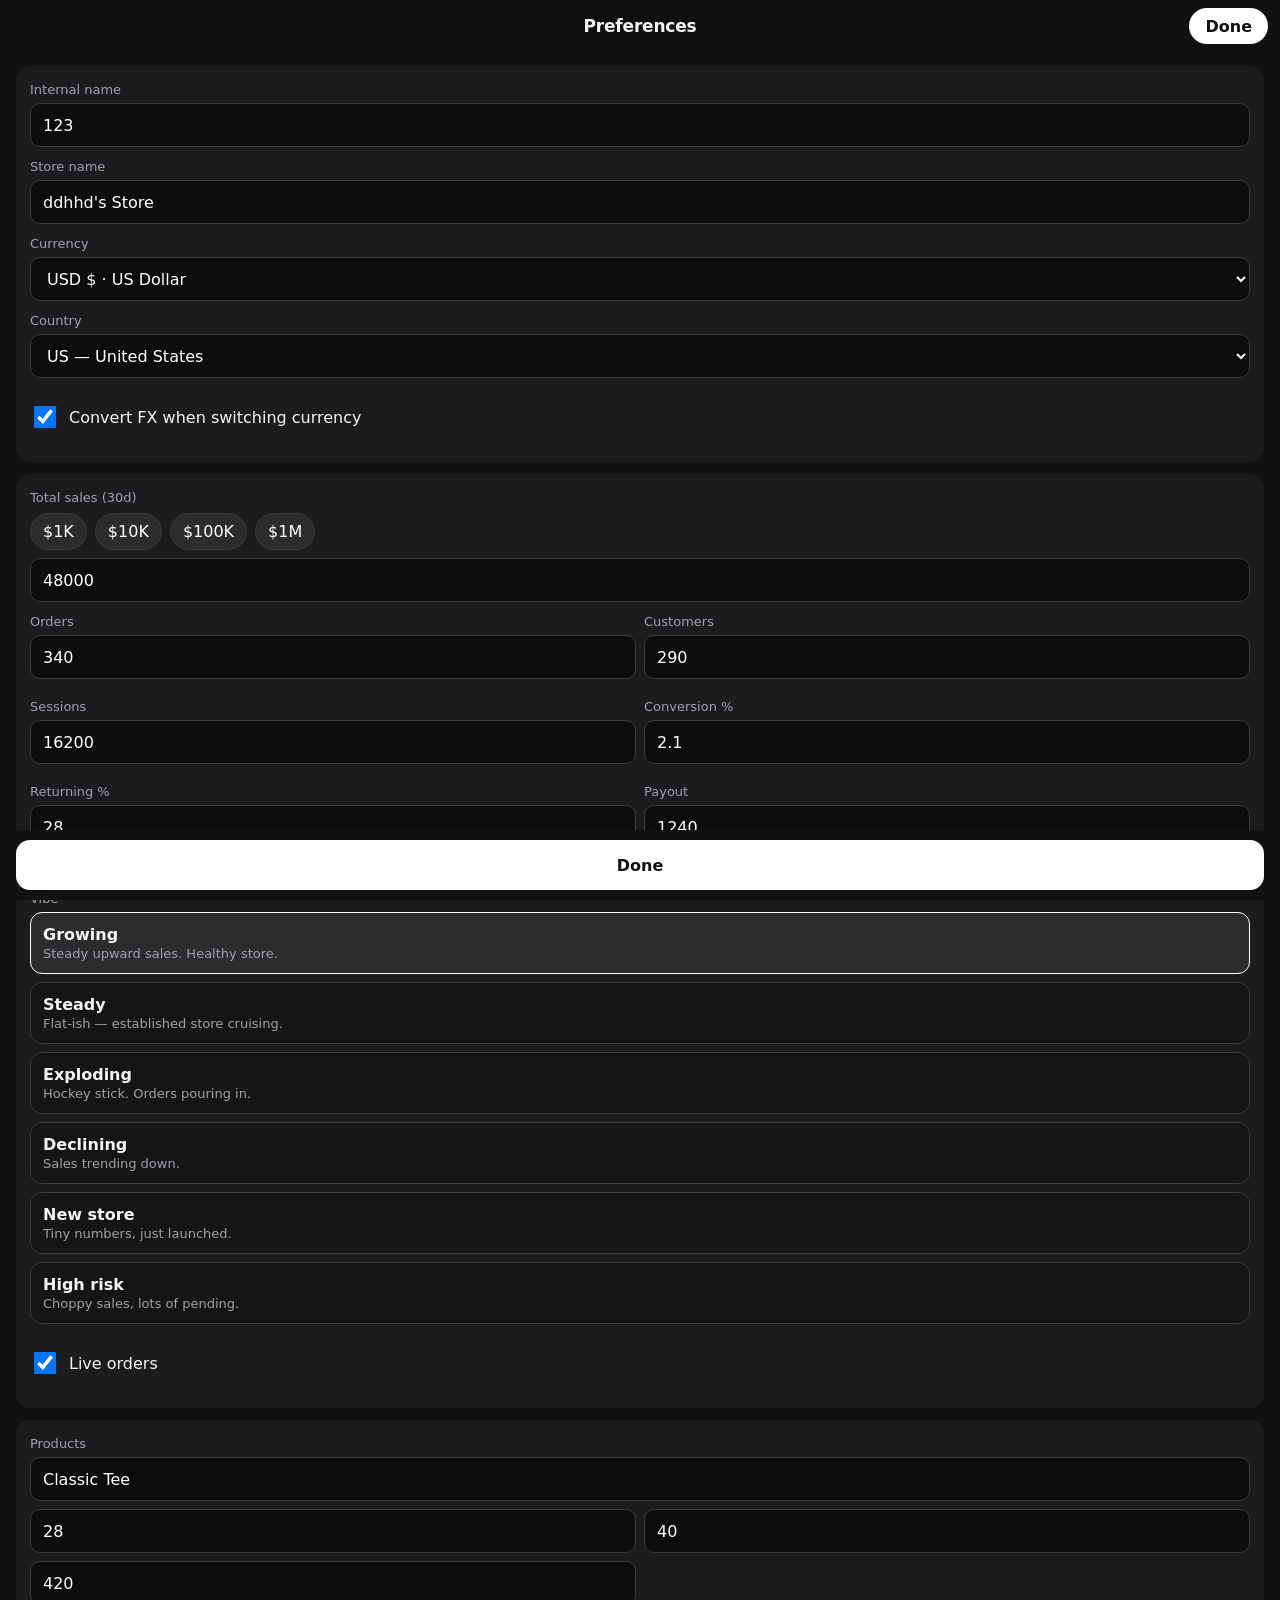
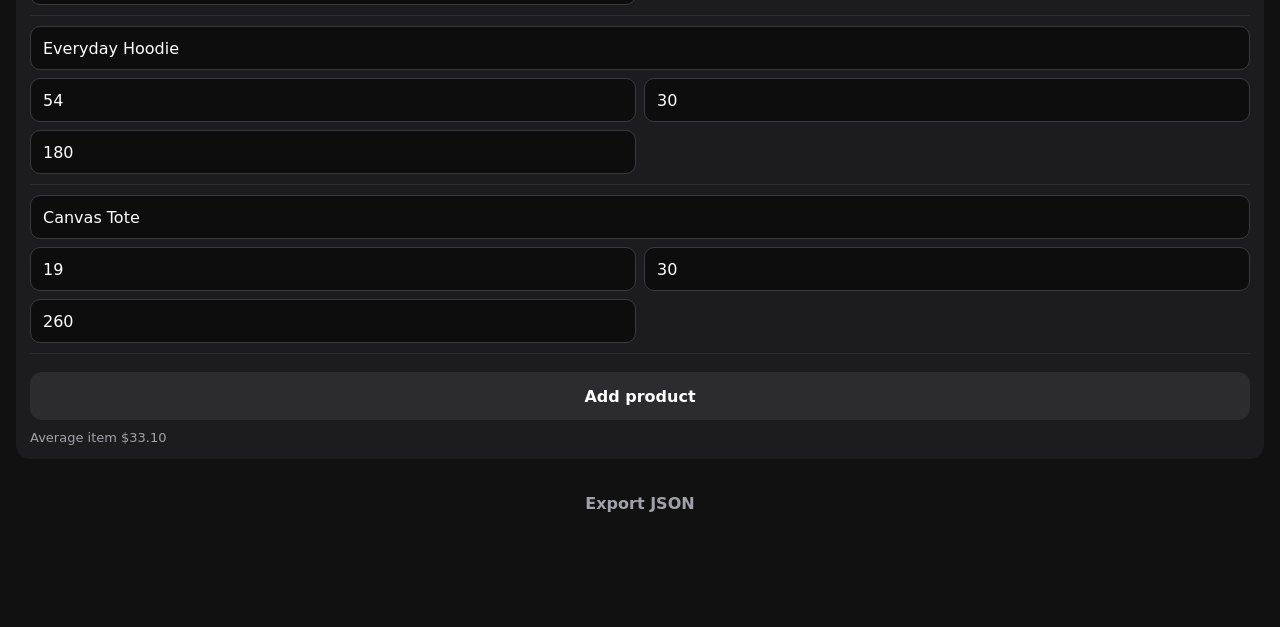
==== ShopifyWeb.bundle/editor.html @ 6116a7ec "Add ShopifyWeb.bundle resources" ====
<!DOCTYPE html>
<html lang="en">
<head>
  <meta charset="utf-8">
  <meta name="viewport" content="width=device-width, initial-scale=1, viewport-fit=cover">
  <title>Preferences</title>
  <link rel="stylesheet" href="./editor.css">
</head>
<body>
  <header class="nav">
    <h1>Preferences</h1>
    <button type="button" class="done js-done" onclick="window.__larpDone && window.__larpDone()">Done</button>
  </header>
  <p id="doneError"></p>
  <section>
    <label>Internal name</label>
    <input id="internalName" maxlength="48" autocomplete="off">
    <label>Store name</label>
    <input id="storeName" maxlength="80" autocomplete="off">
    <label>Currency</label>
    <select id="currency">
      <option value="USD">USD $ · US Dollar</option>
      <option value="EUR">EUR € · Euro</option>
      <option value="GBP">GBP £ · British Pound</option>
      <option value="CAD">CAD $ · Canadian Dollar</option>
      <option value="AUD">AUD $ · Australian Dollar</option>
      <option value="JPY">JPY ¥ · Japanese Yen</option>
    </select>
    <label>Country</label>
    <select id="country">
      <option value="US">US — United States</option>
      <option value="CA">CA — Canada</option>
      <option value="GB">GB — United Kingdom</option>
      <option value="AU">AU — Australia</option>
      <option value="DE">DE — Germany</option>
      <option value="FR">FR — France</option>
    </select>
    <label class="check"><input type="checkbox" id="convertFx"> Convert FX when switching currency</label>
  </section>
  <section>
    <label>Total sales (30d)</label>
    <div class="chips" id="salesChips"></div>
    <input id="totalSales" type="number" inputmode="decimal" min="0" step="0.01">
    <div class="row">
      <div><label>Orders</label><input id="orders" type="number" inputmode="numeric"></div>
      <div><label>Customers</label><input id="customers" type="number" inputmode="numeric"></div>
      <div><label>Sessions</label><input id="sessions" type="number" inputmode="numeric"></div>
      <div><label>Conversion %</label><input id="conversionRate" type="number" inputmode="decimal" step="0.1"></div>
      <div><label>Returning %</label><input id="returningCustomersPct" type="number" inputmode="decimal" step="0.1"></div>
      <div><label>Payout</label><input id="payoutBalance" type="number" inputmode="decimal" step="0.01"></div>
    </div>
  </section>
  <section>
    <label>Vibe</label>
    <div class="vibes" id="vibes"></div>
    <label class="check"><input type="checkbox" id="liveOrders"> Live orders</label>
  </section>
  <section>
    <label>Products</label>
    <div id="products"></div>
    <button type="button" id="addProduct" class="secondary">Add product</button>
    <p id="prodMeta"></p>
  </section>
  <button type="button" id="exportBtn" class="ghost">Export JSON</button>
  <div class="dock">
    <button type="button" class="done js-done dock-done" onclick="window.__larpDone && window.__larpDone()">Done</button>
  </div>
  <script>
    /*__LARP_BASE__*/
window.__LARP_BASE__ = {"st":{"name":"ddhhd's Store","ini":"DS","logo":"","cur":"USD","sym":"$","country":"US","loc":"en-US","dec":2,"tag":"USD $","cname":"United States","handle":"ddhhd-s-store","off":-14400000,"now":1792179096257,"day0":1747540800000,"n":517,"frac":0.6469474189814814,"hist":517,"custTotal":290,"lastN":4639,"payout":124000,"preview":false,"pops":true},"d":{"s":[55108,38176,45770,67413,64204,46324,42726,65484,44067,52669,60928,59055,44444,56043,54756,76212,36571,59662,29370,50969,47918,55823,49027,56294,58383,54914,45151,66273,44826,84052,56825,56562,55712,56365,65143,63837,73125,60153,56173,51922,53566,66040,48698,74232,41868,57012,50613,86886,46552,72153,45406,50641,63580,58183,49399,79515,45459,44167,79461,51954,75728,65448,61729,49473,48996,65956,37625,54683,50083,57143,49194,48461,65929,67847,70919,76771,60945,70991,49598,62846,74608,59858,77364,74724,62105,67108,48806,81488,63067,52839,69041,40409,82920,39185,60931,60555,67627,71062,57017,58243,57158,75960,65523,44133,100453,103773,24689,51004,74830,50337,64557,79978,86483,66555,67898,48776,48869,78791,87359,64094,59343,60198,71214,77678,56853,73124,77930,62417,75762,75619,65952,68872,60466,54034,57293,62420,81929,58923,69386,42944,74345,57229,75277,72668,74580,61533,86657,66533,59495,85134,51168,64279,57921,83873,63366,61592,79893,80495,67981,70005,85587,85529,86093,45992,77818,92358,76129,78473,52782,66096,65951,60214,70600,77751,78337,59766,90079,79018,74916,83331,100180,80057,90869,62621,76251,65271,99022,79171,76371,68597,95392,137224,97243,110192,127590,170826,140484,95703,100089,75888,119761,87362,118797,93642,115707,92072,103855,91509,63995,106749,88425,90788,133713,115783,102601,92605,143047,132038,92879,92725,98546,76224,73064,81583,94217,60244,68076,124472,88092,108451,96809,74323,73419,72771,98939,56036,77579,76635,105311,92497,102124,83323,91107,77536,96569,111156,95213,91024,83771,84068,88294,104638,87456,104899,75071,75661,98436,83357,107143,81292,124159,91519,88237,81527,66183,109229,97745,100598,109578,135544,71316,82445,107890,88474,86204,82895,121569,97653,71878,105313,69883,99561,84706,109298,107061,99386,124217,101426,91948,141494,112526,77913,125049,97240,104978,86846,80360,143238,110984,101063,81324,98129,97210,115785,122843,89303,87436,93194,125740,96081,113303,87573,92218,91495,84013,96440,111387,134919,121950,117760,68204,105520,127142,131564,100265,61701,73104,118197,129567,82633,91379,137975,95364,95765,106784,105813,140798,134105,136283,89964,112926,79501,129284,88848,114056,137784,96034,135162,117058,120259,97991,118449,91520,104187,91233,133835,139221,116336,109224,153222,116192,135441,112440,172633,148083,128583,139643,110856,116104,78925,98372,113234,88242,134273,137903,116573,116483,143192,117839,130864,140917,115295,161453,151326,141462,112422,123646,108910,116525,118951,190543,125170,106102,145727,119527,103843,133565,76798,146846,136835,99451,127906,108175,142326,142247,114613,142898,93778,90984,167441,132655,113260,130265,115917,165830,172328,155833,112664,106151,104811,152449,142729,141853,175767,124644,98086,161783,188694,169229,132834,97287,147071,153403,143280,174086,116802,124644,125455,171759,166650,154516,199864,147152,136946,141406,109292,146747,142459,159391,122422,140357,105366,111643,106287,156740,157829,135690,159379,111859,129633,148779,166855,155297,152045,187488,151247,121956,133421,218518,149215,144617,118248,157104,147132,131726,156558,173079,128550,141833,107010,129450,94849,196405,218676,155396,171120,123407,170120,182821,223887,168648,151253,144025,190911,184280,155417,160821,224816,95925,161958,162990,143420,163686,159190,210000,105195,162622,196065,116348,100306,147075,153281,172214,152564,139521,174783,125858],"g":[51609,35752,42864,63133,60127,43383,40013,61326,41269,49325,57059,55305,41622,52485,51279,71373,34249,55874,27505,47733,44876,52279,45914,52720,54676,51427,42284,62065,41980,78715,53217,52971,52175,52786,61007,59784,68482,56334,52606,48625,50165,61847,45606,69519,39210,53392,47399,81369,43596,67572,42523,47426,59543,54489,46262,74466,42573,41363,74416,48655,70920,61292,57810,46332,45885,61768,35236,51211,46903,53515,46071,45384,61743,63539,66416,71897,57075,66484,46449,58856,69871,56057,72452,69980,58162,62847,45707,76314,59063,49484,64657,37843,77655,36697,57062,56710,63333,66550,53397,54545,53529,71137,61363,41331,94075,97184,23121,47766,70079,47141,60458,74900,80992,62329,63587,45679,45766,73788,81812,60024,55575,56376,66692,72746,53243,68481,72982,58454,70952,70818,61764,64499,56627,50603,53655,58457,76727,55182,64980,40217,69625,53595,70497,68054,69845,57626,81155,62309,55717,79729,47919,60198,54243,78548,59343,57681,74820,75384,63665,65560,80153,80098,80627,43072,72877,86494,71295,73490,49431,61899,61764,56391,66117,72814,73363,55971,84360,74001,70159,78040,93819,74974,85099,58645,71410,61127,92735,74144,71522,64242,89335,128511,91069,103196,119489,159980,131564,89626,93734,71070,112157,81815,111254,87696,108360,86226,97261,85699,59932,99971,82811,85024,125223,108432,96087,86725,133964,123654,86982,86838,92289,71384,68425,76403,88235,56419,63754,116569,82499,101565,90662,69604,68757,68151,92657,52478,72653,71769,98624,86624,95640,78033,85322,72613,90438,104098,89168,85245,78452,78730,82688,97994,81903,98239,70304,70857,92186,78064,100340,76130,116276,85708,82635,76351,61981,102294,91539,94211,102621,126938,66788,77210,101040,82856,80731,77632,113850,91453,67314,98626,65446,93240,79328,102358,100263,93076,116330,94986,86110,132510,105381,72966,117109,91066,98313,81332,75258,134143,103937,94646,76160,91898,91038,108433,115043,83633,81884,87277,117756,89980,106109,82013,86363,85686,78679,90317,104315,126353,114207,110283,63873,98820,119069,123211,93899,57783,68462,110692,121340,77386,85577,129214,89309,89685,100004,99095,131858,125590,127630,84252,105756,74453,121075,83207,106814,129036,89936,126580,109626,112623,91769,110928,85709,97572,85440,125337,130381,108949,102289,143493,108815,126841,105301,161672,138681,120419,130777,103817,108732,73914,92126,106044,82639,125748,129147,109171,109087,134100,110357,122555,131970,107975,151202,141718,132480,105284,115795,101995,109126,111398,178445,117223,99365,136474,111938,97250,125085,71922,137522,128147,93137,119785,101307,133289,133215,107336,133825,87824,85207,156810,124232,106069,121994,108557,155301,161386,145939,105511,99411,98156,142769,133667,132846,164607,116730,91858,151511,176713,158484,124400,91110,137733,143663,134183,163033,109386,116730,117489,160853,156069,144705,187174,137809,128251,132428,102353,137430,133414,149271,114649,131445,98676,104554,99538,146788,147808,127075,149259,104757,121402,139333,156261,145437,142391,175584,141644,114213,124950,204644,139741,135435,110740,147129,137790,123362,146618,162090,120388,132828,100216,121231,88827,183935,204792,145529,160255,115571,159319,171213,209000,161300,143100,134300,177000,170500,143100,153100,211200,89200,149300,154500,133200,160900,148600,199200,95600,153300,181700,109900,93900,137500,147400,159600,141800,127100,163200,116200],"dc":[789,547,655,965,919,663,612,938,631,754,872,846,636,802,784,1091,524,854,420,730,686,799,702,806,836,786,646,949,642,1203,814,810,798,807,933,914,1047,861,804,743,767,946,697,1063,599,816,725,1244,666,1033,650,725,910,833,707,1138,651,632,1138,744,1084,937,884,708,701,944,539,783,717,818,704,694,944,971,1015,1099,873,1016,710,900,1068,857,1108,1070,889,961,699,1167,903,757,988,579,1187,561,872,867,968,1017,816,834,818,1088,938,632,1438,1486,353,730,1071,721,924,1145,1238,953,972,698,700,1128,1251,918,850,862,1020,1112,814,1047,1116,894,1085,1083,944,986,866,774,820,894,1173,844,993,615,1064,819,1078,1040,1068,881,1241,953,852,1219,733,920,829,1201,907,882,1144,1152,973,1002,1225,1225,1233,658,1114,1322,1090,1124,756,946,944,862,1011,1113,1122,856,1290,1131,1073,1193,1434,1146,1301,897,1092,935,1418,1134,1093,982,1366,1965,1392,1578,1827,2446,2011,1370,1433,1087,1715,1251,1701,1341,1657,1318,1487,1310,916,1528,1266,1300,1914,1658,1469,1326,2048,1890,1330,1328,1411,1091,1046,1168,1349,863,975,1782,1261,1553,1386,1064,1051,1042,1417,802,1111,1097,1508,1324,1462,1193,1304,1110,1383,1591,1363,1303,1199,1204,1264,1498,1252,1502,1075,1083,1409,1193,1534,1164,1778,1310,1263,1167,948,1564,1399,1440,1569,1941,1021,1180,1545,1267,1234,1187,1741,1398,1029,1508,1001,1425,1213,1565,1533,1423,1778,1452,1316,2026,1611,1116,1790,1392,1503,1243,1151,2051,1589,1447,1164,1405,1392,1658,1759,1279,1252,1334,1800,1376,1622,1254,1320,1310,1203,1381,1595,1932,1746,1686,976,1511,1820,1884,1436,883,1047,1692,1855,1183,1308,1975,1365,1371,1529,1515,2016,1920,1951,1288,1617,1138,1851,1272,1633,1973,1375,1935,1676,1722,1403,1696,1310,1492,1306,1916,1993,1666,1564,2194,1664,1939,1610,2472,2120,1841,1999,1587,1662,1130,1408,1621,1263,1922,1974,1669,1668,2050,1687,1874,2018,1651,2312,2167,2025,1610,1770,1559,1668,1703,2728,1792,1519,2086,1711,1487,1912,1100,2102,1959,1424,1831,1549,2038,2037,1641,2046,1343,1303,2397,1899,1622,1865,1660,2374,2467,2231,1613,1520,1501,2183,2044,2031,2517,1785,1404,2316,2702,2423,1902,1393,2106,2196,2051,2492,1672,1785,1796,2459,2386,2212,2862,2107,1961,2025,1565,2101,2040,2282,1753,2010,1509,1598,1522,2244,2260,1943,2282,1602,1856,2130,2389,2223,2177,2684,2165,1746,1910,3129,2136,2071,1693,2249,2107,1886,2241,2478,1840,2031,1532,1853,1358,2812,3131,2225,2450,1767,2436,2617,2490,7375,2580,1290,1515,0,820,7030,2490,755,0,5450,1515,8700,1290,2020,0,2580,1670,1800,2640,1290,3065,0,2040,0,1550,1715],"rt":[729,565,613,1348,1269,918,824,1205,649,1027,923,1161,720,525,663,850,732,641,300,836,849,746,636,551,1192,675,915,931,717,1711,724,658,1124,852,948,698,1332,671,1019,888,689,1288,986,1233,543,748,720,1115,786,1283,487,1035,621,551,646,996,440,670,1350,862,1113,1238,607,819,693,954,532,890,497,682,492,547,1301,1008,915,967,829,917,741,1144,1188,895,1360,1401,958,684,943,1551,1275,534,1237,722,959,774,933,945,670,1378,1133,994,718,926,923,814,1459,1995,387,510,1127,862,1240,1134,1539,1047,1376,814,947,1418,1472,1277,709,584,889,848,875,1297,974,605,1529,813,657,1216,1153,769,863,790,1390,1015,1210,430,968,827,1422,1149,841,1077,1197,817,740,931,1004,929,922,1211,1194,860,1638,1076,1322,698,1760,814,1331,549,1356,907,1260,1528,723,1157,941,601,976,1594,1154,1011,1038,1445,1168,1130,1567,1394,1117,707,1484,878,1437,1231,1548,1080,1413,1952,1972,2264,1717,2571,1507,1087,1002,1215,2142,1202,1934,1117,1615,1651,1627,1481,882,2132,1260,963,2575,2111,1671,1822,2255,1814,1347,1524,1657,762,1209,1090,1871,1008,819,1268,989,1818,1355,1395,1345,1008,1734,838,752,1352,1025,1327,1391,1245,1092,1512,1863,1310,1573,1868,916,1092,851,1107,1332,1005,1208,1415,1630,1337,1928,1015,1179,1661,1643,960,854,2169,1804,1351,1420,2776,739,1619,1146,908,972,1433,2276,1590,1031,1120,1130,1794,1247,1605,1187,1167,2480,1556,898,1957,1864,1447,1947,1224,1758,1302,988,2807,1401,1006,1290,941,1984,1822,2044,1606,952,1916,1884,930,2129,1222,869,1425,875,1926,2093,2187,1633,2359,927,1854,2179,2350,1375,683,970,1906,2003,1681,1328,2445,1127,1625,1974,994,2723,1458,2206,1528,1371,1302,1806,1694,2325,1942,1729,1399,2345,2282,1793,1803,1581,994,1135,1410,1586,1507,1139,1584,1327,2393,1890,3363,2200,1316,2025,1640,1898,1133,1215,2256,1389,1932,2188,1252,1209,1739,2086,1236,2111,1823,1589,1987,2247,1128,2459,2108,1351,1497,3792,1917,1267,2124,1308,1473,1253,1458,2341,1354,1102,1726,1981,1388,1960,1097,2439,1774,939,3199,2447,1079,2495,2183,2886,2741,2549,2067,1944,1744,2958,2143,2534,3508,2035,1172,2152,2052,3242,2709,1280,1741,1917,2901,2674,1293,1513,1179,1820,2103,2362,3677,2093,2777,1665,1359,2892,1474,1848,1831,1408,1551,1270,1966,1908,1620,1708,1578,2046,1531,2441,2396,2559,2401,2287,1924,1224,1252,4281,2464,1770,1131,2324,2589,2436,2438,2110,1648,1719,2192,2496,1616,3525,4242,1907,1835,1384,2477,3757,2557,3088,1628,2425,2540,2273,2777,1860,4088,1597,2377,2942,1697,1861,1537,2489,2014,2106,3267,1304,1938,1697,1543,2290,2514,2281,2164,2336],"sh":[365,253,303,447,425,307,283,434,292,349,404,391,294,371,363,505,242,395,195,338,317,370,325,373,387,364,299,439,297,557,376,375,369,373,432,423,484,399,372,344,355,438,323,492,277,378,335,576,308,478,301,336,421,385,327,527,301,293,526,344,502,434,409,328,325,437,249,362,332,379,326,321,437,450,470,509,404,470,329,416,494,397,513,495,411,445,323,540,418,350,457,268,549,260,404,401,448,471,378,386,379,503,434,292,666,688,164,338,496,333,428,530,573,441,450,323,324,522,579,425,393,399,472,515,377,484,516,414,502,501,437,456,401,358,380,414,543,390,460,285,493,379,499,481,494,408,574,441,394,564,339,426,384,556,420,408,529,533,450,464,567,567,570,305,516,612,504,520,350,438,437,399,468,515,519,396,597,524,496,552,664,530,602,415,505,432,656,525,506,454,632,909,644,730,845,1132,931,634,663,503,793,579,787,620,767,610,688,606,424,707,586,601,886,767,680,614,948,875,615,614,653,505,484,541,624,399,451,825,584,719,641,492,486,482,655,371,514,508,698,613,677,552,604,514,640,736,631,603,555,557,585,693,579,695,497,501,652,552,710,539,823,606,585,540,438,724,648,666,726,898,472,546,715,586,571,549,805,647,476,698,463,660,561,724,709,658,823,672,609,937,746,516,828,644,696,575,532,949,735,670,539,650,644,767,814,592,579,617,833,637,751,580,611,606,557,639,738,894,808,780,452,699,842,872,664,409,484,783,858,547,605,914,632,634,707,701,933,888,903,596,748,527,857,589,756,913,636,895,776,797,649,785,606,690,604,887,922,771,724,1015,770,897,745,1144,981,852,925,734,769,523,652,750,585,890,914,772,772,949,781,867,934,764,1070,1003,937,745,819,722,772,788,1262,829,703,965,792,688,885,509,973,907,659,847,717,943,942,759,947,621,603,1109,879,750,863,768,1099,1142,1032,746,703,694,1010,946,940,1165,826,650,1072,1250,1121,880,645,974,1016,949,1153,774,826,831,1138,1104,1024,1324,975,907,937,724,972,944,1056,811,930,698,740,704,1038,1046,899,1056,741,859,986,1105,1029,1007,1242,1002,808,884,1448,989,958,783,1041,975,873,1037,1147,852,940,709,858,628,1301,1449,1030,1134,818,1127,1211,799,2897,1499,1198,799,599,2098,3496,0,599,799,1398,1198,599,0,0,1797,0,1598,0,1598,1598,0,0,1499,1398,599,1398],"tx":[3923,2718,3258,4799,4570,3298,3041,4661,3137,3749,4337,4204,3164,3989,3898,5425,2603,4247,2091,3628,3411,3974,3490,4007,4156,3909,3214,4718,3191,5983,4045,4026,3966,4012,4637,4544,5205,4282,3999,3696,3813,4701,3467,5284,2980,4058,3603,6185,3314,5136,3232,3605,4526,4142,3516,5660,3236,3144,5656,3698,5391,4659,4394,3522,3488,4695,2678,3893,3565,4068,3502,3450,4693,4830,5048,5465,4338,5054,3531,4474,5311,4261,5507,5319,4421,4777,3474,5801,4489,3761,4915,2877,5903,2789,4337,4311,4814,5059,4059,4146,4069,5407,4664,3142,7151,7387,1757,3631,5327,3583,4596,5693,6156,4738,4833,3472,3479,5609,6219,4563,4224,4285,5069,5530,4047,5205,5547,4443,5393,5383,4695,4903,4304,3846,4078,4443,5832,4194,4939,3057,5292,4074,5359,5173,5309,4380,6169,4736,4235,6060,3642,4576,4123,5971,4511,4384,5687,5730,4839,4983,6093,6088,6129,3274,5540,6575,5419,5586,3757,4705,4695,4286,5026,5535,5576,4254,6412,5625,5333,5932,7131,5699,6469,4458,5428,4646,7049,5636,5437,4883,6791,9768,6922,7844,9083,12160,10000,6813,7125,5402,8525,6219,8457,6666,8237,6554,7393,6514,4556,7599,6295,6463,9518,8242,7304,6592,10183,9399,6612,6601,7015,5426,5201,5808,6707,4289,4846,8861,6271,7720,6891,5291,5226,5180,7043,3989,5522,5455,7497,6584,7270,5931,6485,5519,6874,7913,6778,6480,5963,5984,6285,7449,6226,7467,5344,5386,7007,5934,7627,5787,8838,6515,6281,5804,4711,7776,6958,7161,7800,9649,5077,5869,7680,6298,6137,5901,8654,6951,5117,7497,4975,7087,6030,7780,7621,7075,8842,7220,6545,10072,8010,5546,8902,6922,7473,6182,5720,10196,7900,7194,5789,6985,6920,8242,8745,6357,6224,6634,8951,6840,8066,6234,6565,6513,5981,6865,7929,9604,8681,8383,4855,7511,9051,9365,7137,4392,5204,8414,9223,5882,6505,9822,6789,6817,7601,7532,10023,9546,9701,6404,8039,5659,9203,6325,8119,9808,6836,9622,8333,8561,6976,8432,6515,7417,6494,9527,9910,8281,7775,10907,8271,9641,8004,12289,10541,9153,9941,7891,8265,5618,7003,8061,6282,9558,9817,8298,8292,10193,8388,9316,10031,8207,11493,10772,10070,8003,8802,7753,8295,8468,13564,8910,7553,10374,8509,7392,9508,5467,10453,9741,7080,9105,7701,10132,10126,8159,10172,6676,6477,11919,9443,8062,9273,8252,11805,12267,11093,8020,7556,7461,10852,10160,10098,12512,8873,6982,11517,13432,12047,9456,6925,10469,10920,10199,12392,8315,8873,8931,12227,11863,10999,14227,10475,9749,10066,7780,10446,10141,11346,8715,9991,7501,7947,7566,11158,11235,9659,11345,7963,9228,10591,11878,11055,10823,13346,10767,8682,9498,15555,10622,10295,8418,11184,10474,9377,11145,12321,9151,10096,7618,9215,6752,13981,15567,11062,12181,8785,12110,13014,16578,11826,9234,9817,14627,13181,11039,11255,16106,6881,11859,12542,10537,10887,11880,12820,7798,11902,14437,8248,7448,9267,8946,12614,11305,11023,12534,9975],"o":[4,3,3,5,4,3,3,5,3,4,4,4,3,4,4,5,3,4,2,4,3,4,3,4,4,4,3,5,3,6,4,5,4,4,4,4,5,4,4,4,4,5,4,5,3,4,3,6,3,5,3,4,4,4,4,5,3,3,5,4,5,5,4,4,4,5,3,4,3,4,4,4,5,5,4,5,5,5,4,4,4,4,5,5,4,4,4,6,5,4,5,3,6,3,4,5,5,5,4,4,4,5,5,3,6,6,2,4,5,4,5,5,6,5,5,4,4,6,6,4,4,4,5,5,5,5,5,4,5,5,5,4,5,4,4,4,5,4,5,3,6,4,5,5,5,4,5,5,4,6,4,4,4,5,6,5,5,5,5,5,6,6,6,4,5,6,6,7,4,5,5,5,6,7,6,5,7,5,5,5,7,6,6,5,5,5,6,5,5,5,6,8,7,11,9,10,9,6,7,6,8,6,8,7,7,7,7,8,5,7,7,6,9,8,7,7,9,8,6,7,7,6,5,6,6,4,5,7,7,7,6,5,5,6,7,4,5,6,7,6,8,6,6,5,7,7,7,6,6,6,6,7,7,7,6,5,8,6,7,7,7,6,6,6,5,8,7,7,8,8,5,6,8,8,6,7,8,7,5,7,5,8,6,8,8,8,8,8,7,10,8,8,8,7,7,6,6,10,7,7,7,7,7,8,8,6,6,7,9,7,8,6,7,7,7,7,7,9,9,8,5,8,9,9,8,5,6,8,9,7,7,9,7,8,8,7,9,9,8,7,7,6,10,7,7,9,7,11,8,10,7,8,7,8,7,9,10,9,7,11,8,9,9,11,11,9,9,8,8,7,7,9,6,8,9,8,9,11,8,9,9,9,9,11,10,8,9,7,9,9,12,11,9,10,9,7,9,7,10,9,7,10,10,9,11,8,9,6,7,13,9,9,9,9,10,10,9,8,8,9,10,10,9,12,8,8,10,12,11,9,8,10,10,11,13,9,10,10,12,11,11,12,10,9,10,8,11,9,11,9,11,9,9,9,10,10,12,10,8,11,11,11,11,11,11,10,10,10,14,11,9,9,10,11,9,10,11,10,10,8,9,8,13,14,12,11,9,12,13,13,12,11,10,11,11,8,14,14,9,11,12,11,11,11,15,11,11,15,10,10,12,9,11,11,11,11,9],"se":[198,148,143,225,197,150,164,199,158,162,197,229,130,204,193,216,162,159,134,164,168,158,177,168,191,150,151,264,152,293,196,199,168,191,201,175,233,194,201,201,191,216,183,245,155,161,165,239,172,215,181,179,189,173,196,248,179,155,197,206,231,247,193,223,171,215,158,186,157,204,192,200,197,233,187,284,250,259,155,170,196,234,238,232,228,181,206,247,238,189,292,199,241,179,173,207,225,231,203,200,185,214,209,179,236,286,123,169,220,197,267,246,273,213,244,226,184,284,246,202,196,188,220,265,269,201,218,191,255,236,240,161,227,187,186,196,212,194,224,172,238,239,206,279,225,206,232,228,214,300,193,180,207,247,253,262,272,254,206,263,268,294,299,209,223,281,283,311,223,270,256,242,273,312,300,249,310,275,211,233,337,263,285,230,248,233,279,280,233,249,270,338,331,551,367,504,460,275,344,309,382,271,357,302,320,274,320,374,277,327,377,298,402,429,339,320,420,374,264,322,344,311,240,320,271,195,298,326,355,297,299,216,266,285,274,232,226,331,261,323,352,282,316,232,307,325,304,260,266,326,326,312,365,347,282,217,381,295,382,342,337,316,348,292,263,388,342,321,377,428,217,292,349,361,308,285,377,354,284,310,261,352,330,319,385,417,375,396,342,441,350,412,341,275,361,276,293,449,365,315,369,356,308,376,387,240,263,338,465,292,371,286,332,304,326,317,374,386,419,401,261,402,417,422,345,263,294,361,437,361,288,389,348,380,395,324,410,426,398,316,317,272,440,310,335,383,360,513,341,456,378,370,340,374,387,460,464,361,350,528,378,433,488,548,554,414,433,351,367,266,367,445,294,388,411,336,448,511,376,409,429,470,433,458,461,361,376,283,467,373,535,534,429,447,434,358,420,331,463,361,353,439,515,432,572,369,374,296,336,549,509,427,418,414,526,405,454,394,347,418,474,430,448,583,406,328,549,524,558,473,369,490,454,587,614,427,453,520,562,549,463,594,460,506,409,396,501,419,562,441,563,393,454,390,491,417,597,552,381,486,553,530,469,555,541,550,480,505,651,523,414,424,463,577,390,435,505,417,488,398,450,408,627,724,559,469,410,569,620,643,542,533,490,568,520,366,682,606,475,487,554,564,540,516,707,554,528,759,488,572,542,394,498,563,464,472,384],"nc":[3,2,2,4,3,2,2,3,2,3,3,3,2,3,3,4,2,3,1,3,2,3,2,3,3,3,2,4,2,4,3,3,3,3,3,3,4,3,3,3,3,3,3,3,2,3,2,5,2,4,2,3,3,3,3,4,2,2,3,3,4,4,3,3,3,4,2,3,2,3,3,3,4,4,3,4,3,3,3,3,3,3,4,3,3,3,3,4,4,3,4,2,4,2,3,4,3,3,3,3,3,3,4,2,5,4,1,3,3,3,4,4,4,4,3,3,3,4,4,3,3,3,3,4,4,4,4,3,4,4,4,3,4,3,3,3,4,3,4,2,4,3,4,4,3,3,4,4,3,4,3,3,3,3,4,4,4,4,3,4,4,4,4,3,4,4,4,5,3,4,4,3,4,5,4,4,5,4,3,3,5,4,4,4,3,3,4,4,4,4,5,6,5,8,6,7,6,4,5,4,6,4,6,5,5,5,5,6,3,5,5,4,6,6,5,5,7,6,5,5,5,4,4,4,4,3,4,5,5,5,4,3,4,4,5,3,4,4,5,4,6,4,5,3,5,5,5,4,4,4,4,5,5,5,4,4,6,4,5,5,5,5,4,4,4,6,5,5,6,5,3,4,6,6,5,5,6,5,4,5,4,6,5,6,5,6,6,6,5,7,6,6,6,5,5,4,4,7,5,5,5,5,5,5,6,5,4,5,7,5,6,4,5,5,5,5,5,6,7,6,4,6,6,7,6,3,4,6,6,5,5,7,5,6,5,5,7,7,6,5,5,5,7,5,5,6,5,8,6,7,5,6,5,6,5,6,7,7,5,8,6,6,6,8,8,6,6,6,6,5,5,7,5,6,6,6,6,8,6,7,6,6,6,8,7,6,6,5,7,7,9,8,7,8,7,5,6,5,7,6,5,7,7,6,8,6,7,4,5,10,7,7,6,7,7,8,7,6,6,6,7,7,6,9,6,6,7,8,8,7,6,7,8,8,9,6,7,7,9,8,8,9,7,7,7,5,8,7,8,7,8,7,7,6,7,7,9,7,6,8,8,8,8,7,8,8,7,8,11,8,6,6,7,8,7,8,8,7,8,6,6,5,9,10,9,8,6,9,9,9,9,8,7,8,8,6,10,10,7,8,9,8,8,8,10,8,8,10,7,7,9,7,8,8,7,8,7],"rc":[1,1,1,1,1,1,1,2,1,1,1,1,1,1,1,1,1,1,1,1,1,1,1,1,1,1,1,1,1,2,1,2,1,1,1,1,1,1,1,1,1,2,1,2,1,1,1,1,1,1,1,1,1,1,1,1,1,1,2,1,1,1,1,1,1,1,1,1,1,1,1,1,1,1,1,1,2,2,1,1,1,1,1,2,1,1,1,2,1,1,1,1,2,1,1,1,2,2,1,1,1,2,1,1,1,2,1,1,2,1,1,1,2,1,2,1,1,2,2,1,1,1,2,1,1,1,1,1,1,1,1,1,1,1,1,1,1,1,1,1,2,1,1,1,2,1,1,1,1,2,1,1,1,2,2,1,1,1,2,1,2,2,2,1,1,2,2,2,1,1,1,2,2,2,2,1,2,1,2,2,2,2,2,1,2,2,2,1,1,1,1,2,2,3,3,3,3,2,2,2,2,2,2,2,2,2,2,2,2,2,2,2,3,2,2,2,2,2,1,2,2,2,1,2,2,1,1,2,2,2,2,2,1,2,2,1,1,2,2,2,2,2,1,2,2,2,2,2,2,2,2,2,2,2,2,1,2,2,2,2,2,1,2,2,1,2,2,2,2,3,2,2,2,2,1,2,2,2,1,2,1,2,1,2,3,2,2,2,2,3,2,2,2,2,2,2,2,3,2,2,2,2,2,3,2,1,2,2,2,2,2,2,2,2,2,2,2,3,2,2,1,2,3,2,2,2,2,2,3,2,2,2,2,2,3,2,2,2,2,2,2,1,3,2,2,3,2,3,2,3,2,2,2,2,2,3,3,2,2,3,2,3,3,3,3,3,3,2,2,2,2,2,1,2,3,2,3,3,2,2,3,3,3,3,3,2,3,2,2,2,3,3,2,2,2,2,3,2,3,3,2,3,3,3,3,2,2,2,2,3,2,2,3,2,3,2,2,2,2,3,3,3,3,3,2,2,3,4,3,2,2,3,2,3,4,3,3,3,3,3,3,3,3,2,3,3,3,2,3,2,3,2,2,3,3,3,3,3,2,3,3,3,3,4,3,2,3,2,3,3,3,3,3,3,2,2,3,3,2,2,3,3,4,4,3,3,3,3,4,4,3,3,3,3,3,2,4,4,2,3,3,3,3,3,5,3,3,5,3,3,3,2,3,3,4,3,2],"u":[16,12,12,20,16,12,12,20,12,16,16,16,12,16,16,20,12,16,8,16,12,16,12,16,16,16,12,20,12,24,16,20,16,16,16,16,20,16,16,16,16,20,16,20,12,16,12,24,12,20,12,16,16,16,16,20,12,12,20,16,20,20,16,16,16,20,12,16,12,16,16,16,20,20,16,20,20,20,16,16,16,16,20,20,16,16,16,24,20,16,20,12,24,12,16,20,20,20,16,16,16,20,20,12,24,24,8,16,20,16,20,20,24,20,20,16,16,24,24,16,16,16,20,20,20,20,20,16,20,20,20,16,20,16,16,16,20,16,20,12,24,16,20,20,20,16,20,20,16,24,16,16,16,20,24,20,20,20,20,20,24,24,24,16,20,24,24,28,16,20,20,20,24,28,24,20,28,20,20,20,28,24,24,20,20,20,24,20,20,20,24,31,28,43,35,39,35,24,28,24,31,24,31,28,28,28,28,31,20,28,28,24,35,31,28,28,35,31,24,28,28,24,20,24,24,16,20,28,28,28,24,20,20,24,28,16,20,24,28,24,31,24,24,20,28,28,28,24,24,24,24,28,28,28,24,20,31,24,28,28,28,24,24,24,20,31,28,28,31,31,20,24,31,31,24,28,31,28,20,28,20,31,24,31,31,31,31,31,28,39,31,31,31,28,28,24,24,39,28,28,28,28,28,31,31,24,24,28,35,28,31,24,28,28,28,28,28,35,35,31,20,31,35,35,31,20,24,31,35,28,28,35,28,31,31,28,35,35,31,28,28,24,39,28,28,35,28,43,31,39,28,31,28,31,28,35,39,35,28,43,31,35,35,43,43,35,35,31,31,28,28,35,24,31,35,31,35,43,31,35,35,35,35,43,39,31,35,28,35,35,47,43,35,39,35,28,35,28,39,35,28,39,39,35,43,31,35,24,28,51,35,35,35,35,39,39,35,31,31,35,39,39,35,47,31,31,39,47,43,35,31,39,39,43,51,35,39,39,47,43,43,47,39,35,39,31,43,35,43,35,43,35,35,35,39,39,47,39,31,43,43,43,43,43,43,39,39,39,55,43,35,35,39,43,35,39,43,39,39,31,35,31,51,55,47,43,35,47,51,60,46,41,41,51,49,41,49,62,27,42,47,40,49,43,59,29,45,53,36,29,44,46,46,44,40,47,32]},"hr":{"y":[[0,0,0,0,0,0,21866,0,5792,0,0,11134,51436,27390,0,0,19409,0,0,22623,0,15133,0,0],[0,0,0,0,0,0,1,0,1,0,0,1,3,1,0,0,2,0,0,1,0,1,0,0],[8,6,5,4,4,5,8,12,17,22,24,25,27,27,25,25,27,28,30,34,35,33,25,16]],"t":[[4939,0,0,0,18661,0,0,0,8814,26714,8929,0,32081,5911,0,19809,0,0,0,0,0,0,0,0],[1,0,0,0,1,0,0,0,1,2,1,0,1,1,0,1,0,0,0,0,0,0,0,0],[14,10,8,6,6,8,13,20,29,35,40,42,44,44,42,23,0,0,0,0,0,0,0,0]]},"ord":[[4639,1792179068931,2,[[1,2,5400],[0,2,2800],[2,1,1900]],18300,0,"",0,"Free Shipping",1509,0.0825,19809,0,"Paid","Unfulfilled","Shop","Shop Pay","visa","9806","San Francisco","CA","94152","9561 Washington St","","",0,"Low",""],[4638,1792173096506,5,[[0,1,2800],[2,1,1900]],4700,0,"",799,"Standard Shipping",412,0.075,5911,0,"Paid","Unfulfilled","Point of Sale","Shop Pay","visa","6062","Columbus","OH","43200","3666 Park Ave","","",0,"Low",""],[4637,1792169723473,6,[[0,2,2800],[2,1,1900],[1,4,5400]],29100,0,"",0,"Free Shipping",2981,0.1025,32081,0,"Paid","Unfulfilled","Online Store","Shop Pay","mastercard","9647","Chicago","IL","60611","7975 Willow Way","","",0,"Low","Can you ship this ASAP? Need it by Friday."],[4636,1792159878046,6,[[1,1,5400],[0,1,2800]],8200,0,"",0,"Free Shipping",729,0.089,8929,0,"Paid","Unfulfilled","Online Store","Shop Pay","discover","1007","Atlanta","GA","30378","4322 River Rd","","",0,"Medium",""],[4635,1792157329489,0,[[0,1,2800],[2,1,1900],[1,2,5400]],15500,0,"",0,"Free Shipping",1375,0.08875,16875,0,"Paid","Unfulfilled","Online Store","Shopify Payments","visa","2094","Brooklyn","NY","11221","4876 Oak St","","",0,"Low",""],[4634,1792155959397,7,[[2,1,1900],[0,1,2800],[1,1,5400]],10100,1010,"SUMMER10",0,"Free Shipping",749,0.0825,9839,0,"Paid","Unfulfilled","Online Store","Shopify Payments","visa","2804","Houston","TX","77049","747 Maple Ave","","",0,"Low",""],[4633,1792155507203,3,[[0,1,2800],[1,1,5400]],8200,0,"",0,"Free Shipping",614,0.075,8814,0,"Authorized","Unfulfilled","Online Store","Shopify Payments","visa","1522","Columbus","OH","43260","5884 Washington St","","",0,"Low",""],[4632,1792138665720,4,[[0,1,2800],[2,2,1900],[1,2,5400]],17400,0,"",0,"Free Shipping",1261,0.0725,18661,0,"Paid","Unfulfilled","Instagram","Shopify Payments","mastercard","7626","Charlotte","NC","28276","5897 Park Ave","","",0,"Low",""],[4631,1792125833242,1,[[0,1,2800],[2,1,1900]],4700,705,"FRIENDS15",599,"Standard Shipping",345,0.075,4939,0,"Paid","Unfulfilled","Shop","Shop Pay","mastercard","9537","Columbus","OH","43242","7204 Elm St","","",0,"Medium",""],[4630,1792115464267,13,[[0,1,2800],[2,3,1900],[1,1,5400]],13900,0,"",0,"Free Shipping",1233,0.08875,15133,0,"Paid","Unfulfilled","Online Store","Shopify Payments","visa","1766","Brooklyn","NY","11249","8568 Lincoln Ave","","",0,"Low","Love your stuff, 3rd order!"],[4629,1792105313209,14,[[0,1,2800],[2,1,1900],[1,3,5400]],20900,0,"",0,"Free Shipping",1723,0.0825,22623,0,"Paid","Unfulfilled","Online Store","Shopify Payments","visa","4813","Los Angeles","CA","90032","8063 Highland Ave","","",0,"Low",""],[4628,1792097772058,9,[[0,1,2800],[2,1,1900]],4700,0,"",599,"Standard Shipping",437,0.0825,5736,0,"Paid","Unfulfilled","Online Store","Shopify Payments","mastercard","7902","Sacramento","CA","95896","6033 Park Ave","","",0,"Low",""],[4627,1792094454555,10,[[0,2,2800],[1,1,5400],[2,1,1900]],12900,0,"",0,"Free Shipping",773,0.06,13673,0,"Paid","Unfulfilled","Facebook","Shopify Payments","mastercard","0902","Philadelphia","PA","19105","7727 Willow Way","","",0,"Low",""],[4626,1792085466057,12,[[2,2,1900],[0,2,2800],[1,3,5400]],25600,0,"",0,"Free Shipping",1790,0.07,27390,0,"Authorized","Unfulfilled","Online Store","Shopify Payments","visa","1661","Tampa","FL","33604","6778 Broadway","","",0,"Low",""],[4625,1792083278968,8,[[0,1,2800],[2,1,1900],[1,2,5400]],15500,1550,"WELCOME10",0,"Free Shipping",836,0.06,14786,0,"Paid","Unfulfilled","Shop","Shop Pay","mastercard","1239","Philadelphia","PA","19168","1547 Main St","","",0,"Medium",""],[4624,1792082583124,16,[[0,3,2800],[2,1,1900],[1,1,5400]],15700,0,"",0,"Free Shipping",1039,0.06625,16739,0,"Paid","Unfulfilled","Online Store","Shop Pay","visa","0501","Newark","NJ","07180","1616 Broadway","","",0,"Low",""],[4623,1792080697700,15,[[0,2,2800],[2,1,1900],[1,2,5400]],18300,0,"",0,"Free Shipping",1611,0.0881,19911,0,"Paid","Unfulfilled","Online Store","Shopify Payments","visa","4721","Denver","CO","80251","7951 Sunset Blvd","","",0,"Low","Is it possible to add a gift receipt?"],[4622,1792079989017,17,[[0,1,2800],[2,1,1900],[1,1,5400]],10100,0,"",0,"Free Shipping",1034,0.1025,11134,0,"Paid","Unfulfilled","Online Store","Shopify Payments","visa","0904","Chicago","IL","60631","9310 Sunset Blvd","","",0,"Low",""],[4621,1792065669076,3,[[1,1,5400]],5400,0,"",0,"Free Shipping",392,0.0725,5792,0,"Paid","Unfulfilled","Instagram","Shop Pay","mastercard","5544","Charlotte","NC","28210","5827 Hillcrest Rd","","",0,"Low",""],[4620,1792060082962,11,[[1,2,5400],[0,2,2800],[2,2,1900]],20200,0,"",0,"Free Shipping",1666,0.0825,21866,0,"Paid","Unfulfilled","Google \u0026 YouTube","Shopify Payments","amex","3526","Dallas","TX","75206","7290 Maple Ave","","",0,"Low",""],[4619,1792035529200,22,[[1,1,5400],[0,1,2800]],8200,0,"",0,"Free Shipping",542,0.06625,8742,0,"Paid","Unfulfilled","Online Store","Shopify Payments","visa","8727","Newark","NJ","07133","4736 Park Ave","","",0,"Low",""],[4618,1792020096525,2,[[0,1,2800],[2,1,1900]],4700,0,"",799,"Standard Shipping",569,0.1035,6068,0,"Paid","Fulfilled","Online Store","Shopify Payments","mastercard","7275","Seattle","WA","98183","2216 Park Ave","UPS","1Z839E710363861317",1792147031022,"Low",""],[4617,1792009269171,23,[[2,1,1900],[1,1,5400],[0,1,2800]],10100,0,"",0,"Free Shipping",933,0.0925,11033,0,"Paid","Fulfilled","Shop","Shop Pay","visa","7279","Nashville","TN","37223","231 Highland Ave","UPS","1Z719E970955219844",1792129910689,"Low",""],[4616,1792006511251,19,[[2,3,1900],[1,1,5400],[0,2,2800]],16700,0,"",0,"Free Shipping",1377,0.0825,18077,0,"Paid","Fulfilled","Online Store","Shopify Payments","visa","6875","San Diego","CA","92124","8524 Elm St","USPS","9400 1942 9317 1837 4994 64",1792136822614,"Low",""],[4615,1792003458384,10,[[2,1,1900],[1,2,5400],[0,1,2800]],15500,0,"",0,"Free Shipping",1278,0.0825,16778,0,"Paid","Fulfilled","Instagram","Shopify Payments","visa","1756","Houston","TX","77058","5718 Pine St","USPS","9400 1237 7066 3276 2996 19",1792129616453,"Low",""],[4614,1792000781683,21,[[0,2,2800],[1,1,5400],[2,2,1900]],14800,0,"",0,"Free Shipping",1220,0.0825,16020,0,"Paid","Fulfilled","Facebook","Shop Pay","visa","2154","San Antonio","TX","78234","5990 Elm St","FedEx","236074941872",1792128927047,"Medium",""],[4613,1791998271449,24,[[2,1,1900],[0,1,2800],[1,1,5400]],10100,0,"",0,"Free Shipping",895,0.08875,10995,0,"Paid","Fulfilled","Online Store","Shopify Payments","visa","1997","Brooklyn","NY","11281","3567 Lakeview Dr","USPS","9400 1685 0894 1366 7779 83",1792078407524,"Low",""],[4612,1791992687015,18,[[0,2,2800],[1,1,5400]],11000,0,"",0,"Free Shipping",978,0.089,11978,0,"Paid","Fulfilled","Online Store","Shopify Payments","mastercard","4320","Atlanta","GA","30372","5632 Cedar Ln","USPS","9400 1945 1464 0846 8351 57",1792131791482,"Low",""],[4611,1791985819040,20,[[2,1,1900]],1900,0,"",599,"Standard Shipping",206,0.0825,2705,0,"Paid","Fulfilled","Facebook","Shop Pay","discover","0929","San Diego","CA","92128","4805 Washington St","USPS","9400 1954 7490 2136 3807 53",1792087547430,"Low",""],[4610,1791980167839,26,[[0,2,2800],[2,2,1900],[1,2,5400]],20200,0,"",0,"Free Shipping",1792,0.08875,21992,0,"Paid","Fulfilled","Online Store","Shopify Payments","visa","7778","New York","NY","10071","6954 Washington St","UPS","1Z520E300848147685",1792077440635,"Low",""],[4609,1791979416820,25,[[0,1,2800],[2,3,1900],[1,1,5400]],13900,0,"",0,"Free Shipping",1233,0.08875,15133,0,"Paid","Fulfilled","Online Store","PayPal","","7976","New York","NY","10095","2093 Lincoln Ave","FedEx","841890799467",1792095926580,"Low",""],[4608,1791950398512,31,[[0,1,2800],[2,1,1900]],4700,0,"",1499,"Express Shipping",511,0.0825,6710,0,"Paid","Fulfilled","Online Store","Shopify Payments","mastercard","8624","Sacramento","CA","95895","3996 Sunset Blvd","USPS","9400 1690 7160 9122 6980 48",1792056274480,"Medium",""],[4607,1791945569014,9,[[2,2,1900],[1,1,5400],[0,4,2800]],20400,2040,"SUMMER10",0,"Free Shipping",1514,0.0825,19874,0,"Paid","Fulfilled","Online Store","Shopify Payments","visa","1370","Austin","TX","78765","2475 Cedar Ln","UPS","1Z271E770401723887",1792029438404,"Low",""],[4606,1791943584936,24,[[0,1,2800],[2,1,1900]],4700,0,"",0,"Free Shipping",394,0.0838,5094,0,"Paid","Fulfilled","Online Store","Shop Pay","mastercard","8245","Las Vegas","NV","89184","3460 Highland Ave","UPS","1Z291E450262142769",1792052474776,"Low",""],[4605,1791939010594,28,[[1,2,5400],[0,1,2800],[2,1,1900]],15500,0,"",0,"Free Shipping",1278,0.0825,16778,0,"Paid","Fulfilled","Online Store","Shop Pay","visa","7315","San Francisco","CA","94177","9461 Willow Way","UPS","1Z428E360093068339",1792012630846,"Low",""],[4604,1791937708286,27,[[1,1,5400],[0,1,2800],[2,3,1900]],13900,0,"",0,"Free Shipping",1146,0.0825,15046,0,"Paid","Fulfilled","Online Store","Shopify Payments","mastercard","2013","Los Angeles","CA","90075","4685 Park Ave","USPS","9400 1126 3362 4747 2614 62",1792070977360,"Medium",""],[4603,1791934899387,29,[[0,2,2800],[1,1,5400]],11000,0,"",0,"Free Shipping",1127,0.1025,12127,0,"Paid","Fulfilled","Online Store","Shopify Payments","visa","5148","Chicago","IL","60602","766 Washington St","UPS","1Z829E930626587368",1792040399590,"Low",""],[4602,1791928646525,19,[[2,1,1900],[0,2,2800],[1,2,5400]],18300,0,"",0,"Free Shipping",1509,0.0825,19809,0,"Paid","Fulfilled","Online Store","Shopify Payments","mastercard","3554","Dallas","TX","75267","2612 Washington St","USPS","9400 1327 8687 4912 2093 61",1792020515639,"Low",""],[4601,1791923902877,12,[[1,2,5400],[0,1,2800],[2,2,1900]],17400,0,"",0,"Free Shipping",1543,0.08875,18943,0,"Paid","Fulfilled","Point of Sale","Shopify Payments","visa","2587","Brooklyn","NY","11214","9417 Willow Way","USPS","9400 1231 9817 3336 9175 33",1792028681041,"Low",""],[4600,1791923762590,3,[[0,3,2800],[2,1,1900],[1,1,5400]],15700,0,"",0,"Free Shipping",1294,0.0825,16994,0,"Paid","Fulfilled","Online Store","Apple Pay","apple_pay","7088","San Francisco","CA","94142","4213 Lakeview Dr","FedEx","421085234183",1792022073480,"Low",""],[4599,1791920887199,32,[[1,1,5400],[0,1,2800]],8200,0,"",0,"Free Shipping",0,0,8200,0,"Paid","Fulfilled","Online Store","Shopify Payments","visa","1853","Portland","OR","97220","866 Hillcrest Rd","FedEx","213113794671",1792018608710,"Low",""],[4598,1791920256841,30,[[2,2,1900],[1,1,5400],[0,1,2800]],12000,0,"",0,"Free Shipping",989,0.0825,12989,0,"Paid","Fulfilled","Online Store","Shopify Payments","visa","8371","San Antonio","TX","78225","1948 Maple Ave","UPS","1Z364E610459321653",1792000537051,"Low",""],[4597,1791862103841,33,[[0,1,2800],[2,1,1900],[1,1,5400]],10100,0,"",0,"Free Shipping",1044,0.1035,11144,0,"Paid","Fulfilled","Online Store","Shop Pay","discover","8756","Seattle","WA","98151","1014 Park Ave","FedEx","167254082331",1791965050890,"Medium",""],[4596,1791856596048,35,[[1,2,5400],[0,2,2800],[2,1,1900]],18300,0,"",0,"Free Shipping",1097,0.06,19397,0,"Paid","Fulfilled","Online Store","Shopify Payments","visa","2474","Philadelphia","PA","19170","6384 Hillcrest Rd","USPS","9400 1480 0153 6707 7355 47",1791984927586,"Low","Leave at the side door please."],[4595,1791851054502,34,[[1,1,5400],[0,1,2800],[2,1,1900]],10100,0,"",0,"Free Shipping",832,0.0825,10932,0,"Paid","Fulfilled","Online Store","Shopify Payments","mastercard","3138","Los Angeles","CA","90000","573 Washington St","UPS","1Z543E830740631469",1791927328031,"Low",""],[4594,1791842359850,38,[[0,2,2800],[1,1,5400]],11000,0,"",0,"Free Shipping",921,0.0838,11921,0,"Paid","Fulfilled","Instagram","Shopify Payments","amex","3987","Las Vegas","NV","89197","5635 Cedar Ln","USPS","9400 1867 3727 7341 8169 83",1791923803224,"Low",""],[4593,1791841580228,36,[[0,2,2800],[1,1,5400],[2,1,1900]],12900,0,"",0,"Free Shipping",1063,0.0825,13963,0,"Paid","Fulfilled","Online Store","Shopify Payments","mastercard","8286","San Francisco","CA","94118","5861 Willow Way","FedEx","978580485756",1791963898644,"Low",""],[4592,1791836347576,17,[[0,1,2800],[2,1,1900],[1,2,5400]],15500,0,"",0,"Free Shipping",1084,0.07,16584,0,"Paid","Fulfilled","Online Store","Shopify Payments","amex","8669","Tampa","FL","33690","6442 Main St","USPS","9400 1070 3130 1884 0364 33",1791943829304,"Low",""],[4591,1791830884849,37,[[1,2,5400],[0,1,2800],[2,1,1900]],15500,0,"",0,"Free Shipping",1154,0.0745,16654,0,"Paid","Fulfilled","Online Store","Shopify Payments","discover","4024","Salt Lake City","UT","84136","7785 Lincoln Ave","USPS","9400 1992 1427 1166 9644 91",1791931661804,"Low",""],[4590,1791830804146,34,[[1,2,5400],[0,1,2800],[2,2,1900]],17400,0,"",0,"Free Shipping",1435,0.0825,18835,0,"Paid","Fulfilled","Online Store","Shopify Payments","discover","9115","Sacramento","CA","95847","7566 Park Ave","USPS","9400 1574 5862 7276 8848 90",1791966801464,"Low",""],[4589,1791819308122,21,[[0,2,2800],[2,1,1900]],7500,0,"",0,"Free Shipping",776,0.1035,8276,0,"Paid","Fulfilled","Point of Sale","Shopify Payments","visa","7286","Seattle","WA","98159","9493 Main St","USPS","9400 1720 6815 5824 3215 84",1791924487544,"Low",""],[4588,1791819210724,5,[[1,1,5400],[0,3,2800],[2,1,1900]],15700,0,"",0,"Free Shipping",1098,0.07,16798,0,"Paid","Fulfilled","Online Store","Shop Pay","mastercard","3217","Orlando","FL","32810","2126 Highland Ave","UPS","1Z523E320049017765",1791955286361,"Low",""],[4587,1791804753103,16,[[2,2,1900],[0,2,2800],[1,3,5400]],25600,0,"",0,"Free Shipping",2110,0.0825,27710,0,"Paid","Fulfilled","Online Store","Shopify Payments","visa","5715","Austin","TX","78718","6320 Oak St","USPS","9400 1219 1541 5746 5521 01",1791905741093,"Low",""],[4586,1791775655259,43,[[0,3,2800],[2,2,1900],[1,1,5400]],17600,0,"",0,"Free Shipping",1275,0.0725,18875,0,"Paid","Fulfilled","Online Store","Shopify Payments","visa","9944","Charlotte","NC","28235","750 Lakeview Dr","USPS","9400 1198 4522 2697 1107 66",1791856162913,"Low",""],[4585,1791765950470,6,[[0,4,2800],[2,1,1900],[1,2,5400]],23900,0,"",0,"Free Shipping",1779,0.0745,25679,0,"Paid","Fulfilled","Shop","Shop Pay","mastercard","4202","Salt Lake City","UT","84130","6165 Elm St","UPS","1Z760E390502435190",1791905197156,"Low",""],[4584,1791761288535,15,[[0,3,2800],[2,1,1900],[1,1,5400]],15700,0,"",0,"Free Shipping",1137,0.0725,16837,0,"Paid","Fulfilled","Online Store","Shopify Payments","visa","5684","Charlotte","NC","28296","5364 Hillcrest Rd","USPS","9400 1638 5834 9813 3590 37",1791853103465,"Low",""],[4583,1791759017267,39,[[2,1,1900],[1,1,5400],[0,1,2800]],10100,0,"",0,"Free Shipping",706,0.07,10806,0,"Paid","Fulfilled","Online Store","Shopify Payments","visa","2835","Orlando","FL","32871","2786 Lakeview Dr","FedEx","033581154802",1791896754968,"Low",""],[4582,1791753749757,28,[[0,1,2800],[2,1,1900],[1,1,5400]],10100,1515,"FRIENDS15",0,"Free Shipping",755,0.0881,9340,0,"Paid","Fulfilled","Online Store","Shopify Payments","mastercard","1508","Denver","CO","80297","2510 Sunset Blvd","USPS","9400 1144 8139 1592 6884 42",1791885510124,"Low",""],[4581,1791730843438,28,[[0,4,2800],[2,3,1900],[1,2,5400]],27700,0,"",0,"Free Shipping",0,0,27700,0,"Paid","Fulfilled","Online Store","Shopify Payments","visa","4394","Portland","OR","97272","5108 Sunset Blvd","USPS","9400 1443 3801 4903 1096 21",1791823307608,"Medium",""],[4580,1791720184008,42,[[0,1,2800],[2,1,1900],[1,2,5400]],15500,1550,"WELCOME10",0,"Free Shipping",1010,0.0725,14960,0,"Paid","Fulfilled","Online Store","Shopify Payments","visa","8105","Raleigh","NC","27697","2075 Elm St","UPS","1Z925E840457494345",1791861677409,"Low",""],[4579,1791697023459,41,[[2,2,1900],[0,2,2800],[1,1,5400]],14800,0,"",0,"Free Shipping",1220,0.0825,16020,0,"Paid","Fulfilled","Online Store","Shopify Payments","mastercard","3403","Los Angeles","CA","90020","3015 Elm St","USPS","9400 1317 9964 2102 4558 91",1791807335409,"Low",""],[4578,1791695112751,40,[[2,2,1900],[1,1,5400],[0,1,2800]],12000,0,"",0,"Free Shipping",1064,0.08875,13064,0,"Paid","Fulfilled","Google \u0026 YouTube","PayPal","","7298","New York","NY","10023","1643 Highland Ave","FedEx","309155130765",1791792471205,"Low",""],[4577,1791684151474,52,[[0,2,2800],[1,1,5400]],11000,0,"",0,"Free Shipping",907,0.0825,11907,0,"Paid","Fulfilled","Draft Orders","Shopify Payments","visa","9404","San Antonio","TX","78226","4902 Pine St","USPS","9400 1734 3408 0725 5959 15",1791770139518,"Low",""],[4576,1791675389501,24,[[1,1,5400],[0,1,2800],[2,1,1900]],10100,0,"",0,"Free Shipping",706,0.07,10806,0,"Paid","Fulfilled","Online Store","Shopify Payments","visa","1767","Tampa","FL","33680","7599 Cedar Ln","USPS","9400 1077 4274 6487 7211 55",1791771708210,"Low",""],[4575,1791673714745,45,[[0,1,2800],[2,1,1900],[1,1,5400]],10100,0,"",0,"Free Shipping",0,0,10100,4040,"Partially refunded","Fulfilled","Shop","Shop Pay","mastercard","5827","Portland","OR","97220","2488 Elm St","FedEx","949545339315",1791780386709,"Low",""],[4574,1791666400854,50,[[0,1,2800],[2,1,1900]],4700,0,"",799,"Standard Shipping",385,0.07,5884,0,"Paid","Fulfilled","Online Store","Shopify Payments","visa","8132","Miami","FL","33154","9880 Pine St","USPS","9400 1055 6977 3435 2531 16",1791742390733,"Low",""],[4573,1791660551003,49,[[0,1,2800],[1,1,5400]],8200,0,"",0,"Free Shipping",0,0,8200,0,"Paid","Fulfilled","Online Store","Shopify Payments","visa","8538","Portland","OR","97269","8642 Hillcrest Rd","UPS","1Z741E810643019075",1791761563114,"Low",""],[4572,1791660070525,44,[[0,2,2800],[2,1,1900],[1,1,5400]],12900,0,"",0,"Free Shipping",902,0.07,13802,0,"Paid","Fulfilled","Online Store","PayPal","","8792","Tampa","FL","33691","5412 Elm St","USPS","9400 1424 9973 0348 4756 82",1791739149972,"Low",""],[4571,1791658465513,11,[[1,1,5400],[0,2,2800],[2,1,1900]],12900,1290,"SUMMER10",0,"Free Shipping",957,0.0825,12567,0,"Paid","Fulfilled","Online Store","Shopify Payments","mastercard","6101","San Antonio","TX","78214","9279 Broadway","UPS","1Z268E750957657836",1791799680493,"Low",""],[4570,1791651490805,53,[[2,1,1900],[1,1,5400]],7300,0,"",799,"Standard Shipping",838,0.1035,8937,0,"Paid","Fulfilled","Online Store","Shop Pay","amex","7756","Seattle","WA","98126","8848 Main St","UPS","1Z516E210124934140",1791770221903,"Low",""],[4569,1791649881536,51,[[1,1,5400],[0,2,2800],[2,3,1900]],16700,0,"",0,"Free Shipping",1043,0.0625,17743,0,"Paid","Fulfilled","Online Store","Shopify Payments","visa","0207","Boston","MA","02152","9108 Park Ave","UPS","1Z055E660041351336",1791784623728,"Low",""],[4568,1791648084670,48,[[1,1,5400],[0,2,2800],[2,2,1900]],14800,0,"",0,"Free Shipping",1313,0.08875,16113,0,"Paid","Fulfilled","Shop","Shop Pay","visa","8197","New York","NY","10016","2237 Washington St","UPS","1Z468E160401279618",1791761254664,"Low",""],[4567,1791642998160,47,[[1,1,5400],[0,5,2800],[2,1,1900]],21300,0,"",0,"Free Shipping",1597,0.075,22897,0,"Paid","Fulfilled","Online Store","Shopify Payments","mastercard","8085","Columbus","OH","43245","9478 Lincoln Ave","UPS","1Z968E710622700278",1791747320382,"Low",""],[4566,1791629865360,46,[[0,2,2800],[2,1,1900]],7500,0,"",0,"Free Shipping",619,0.0825,8119,8119,"Refunded","Unfulfilled","Online Store","Shopify Payments","mastercard","4648","Dallas","TX","75213","3186 River Rd","","",0,"Low",""],[4565,1791594689717,55,[[2,1,1900],[0,1,2800]],4700,0,"",799,"Standard Shipping",484,0.0881,5983,0,"Paid","Fulfilled","Online Store","Shop Pay","visa","3289","Denver","CO","80214","8298 Elm St","USPS","9400 1755 6732 4584 7930 79",1791684154163,"Low",""],[4564,1791585493105,56,[[2,1,1900]],1900,0,"",0,"Free Shipping",133,0.07,2033,0,"Paid","Fulfilled","Online Store","PayPal","","2842","Miami","FL","33127","5336 Highland Ave","UPS","1Z271E320671494038",1791674380626,"Low",""],[4563,1791585141296,57,[[1,1,5400],[0,1,2800]],8200,0,"",0,"Free Shipping",676,0.0825,8876,0,"Paid","Fulfilled","Online Store","PayPal","","5714","San Antonio","TX","78216","2738 Cedar Ln","UPS","1Z130E150184324229",1791679880877,"Low",""],[4562,1791581863051,58,[[0,2,2800],[2,1,1900],[1,1,5400]],12900,0,"",0,"Free Shipping",1063,0.0825,13963,0,"Paid","Fulfilled","Online Store","Apple Pay","apple_pay","8722","Austin","TX","78708","4593 Elm St","UPS","1Z353E290683790064",1791689030458,"Low",""],[4561,1791580766304,54,[[0,1,2800]],2800,0,"",799,"Standard Shipping",297,0.0825,3896,0,"Paid","Fulfilled","Online Store","Shopify Payments","mastercard","4797","Los Angeles","CA","90015","9076 Elm St","UPS","1Z691E030120508954",1791670552863,"Low","Can you ship this ASAP? Need it by Friday."],[4560,1791567246196,51,[[1,1,5400],[0,3,2800],[2,2,1900]],17600,2640,"SAVE15",0,"Free Shipping",1046,0.07,16006,0,"Paid","Fulfilled","Online Store","PayPal","","7241","Tampa","FL","33631","1852 Cedar Ln","UPS","1Z640E170549077326",1791650427681,"Low",""],[4559,1791566561150,59,[[0,1,2800],[2,1,1900],[1,1,5400]],10100,0,"",0,"Free Shipping",731,0.0725,10831,0,"Paid","Fulfilled","Online Store","Shopify Payments","visa","9399","Charlotte","NC","28253","5477 Oak St","UPS","1Z024E690996838363",1791710696880,"Low",""],[4558,1791553899698,3,[[1,1,5400],[0,1,2800]],8200,0,"",0,"Free Shipping",676,0.0825,8876,0,"Paid","Fulfilled","Online Store","Shopify Payments","mastercard","7604","Austin","TX","78788","4137 Washington St","UPS","1Z819E470609982152",1791637186477,"Low",""],[4557,1791521658445,38,[[0,1,2800],[2,1,1900],[1,2,5400]],15500,0,"",0,"Free Shipping",1278,0.0825,16778,0,"Paid","Fulfilled","Online Store","Shopify Payments","visa","7427","Dallas","TX","75253","8600 Highland Ave","USPS","9400 1542 5799 5265 7558 63",1791648943158,"Low",""],[4556,1791519596360,15,[[2,2,1900],[0,1,2800],[1,1,5400]],12000,0,"",0,"Free Shipping",1064,0.08875,13064,0,"Paid","Fulfilled","Online Store","Shop Pay","discover","4738","New York","NY","10087","492 Elm St","FedEx","851902474678",1791629954566,"Low",""],[4555,1791496292790,61,[[1,1,5400],[0,1,2800]],8200,0,"",0,"Free Shipping",594,0.0725,8794,0,"Paid","Fulfilled","Online Store","Shopify Payments","visa","2122","Raleigh","NC","27601","9472 Lakeview Dr","USPS","9400 1154 2221 7474 9161 81",1791636920472,"Low",""],[4554,1791492741962,63,[[2,1,1900],[0,1,2800],[1,1,5400]],10100,0,"",0,"Free Shipping",1044,0.1035,11144,0,"Paid","Fulfilled","TikTok","Shop Pay","visa","8638","Seattle","WA","98123","552 Sunset Blvd","USPS","9400 1488 7762 0568 2784 65",1791616371761,"Low",""],[4553,1791478092982,17,[[1,1,5400],[0,1,2800],[2,2,1900]],12000,1800,"FRIENDS15",0,"Free Shipping",841,0.0825,11041,0,"Paid","Fulfilled","Shop","Shop Pay","visa","2930","San Antonio","TX","78256","1113 Lakeview Dr","USPS","9400 1193 3053 6123 4561 34",1791560587346,"Low",""],[4552,1791477339118,62,[[2,2,1900],[1,1,5400],[0,2,2800]],14800,0,"",0,"Free Shipping",1109,0.075,15909,0,"Paid","Fulfilled","Online Store","Shopify Payments","discover","4218","Columbus","OH","43255","1360 Broadway","UPS","1Z302E970507825195",1791591230063,"Low",""],[4551,1791472225150,65,[[0,1,2800],[2,1,1900],[1,1,5400]],10100,0,"",0,"Free Shipping",757,0.075,10857,0,"Paid","Fulfilled","Draft Orders","Shop Pay","visa","6616","Columbus","OH","43286","7240 Lincoln Ave","USPS","9400 1212 5563 1507 5670 29",1791607828960,"Low",""],[4550,1791471612376,68,[[1,1,5400],[0,1,2800],[2,1,1900]],10100,0,"",0,"Free Shipping",0,0,10100,0,"Paid","Fulfilled","Online Store","Shopify Payments","visa","6568","Portland","OR","97262","4423 Lakeview Dr","FedEx","573607757057",1791608721438,"Low","Is it possible to add a gift receipt?"],[4549,1791464510627,66,[[0,2,2800],[2,1,1900]],7500,0,"",0,"Free Shipping",668,0.089,8168,0,"Paid","Fulfilled","Online Store","Shopify Payments","visa","3814","Atlanta","GA","30301","3734 Oak St","USPS","9400 1634 3462 6335 0307 67",1791579999270,"Low",""],[4548,1791455061088,67,[[1,1,5400],[0,3,2800],[2,3,1900]],19500,0,"",0,"Free Shipping",1608,0.0825,21108,0,"Paid","Fulfilled","TikTok","Shopify Payments","discover","8574","Houston","TX","77053","7409 Main St","USPS","9400 1577 1906 9438 3240 13",1791586847495,"Low",""],[4547,1791440130681,60,[[0,2,2800],[2,1,1900]],7500,0,"",0,"Free Shipping",694,0.0925,8194,0,"Paid","Fulfilled","Online Store","PayPal","","8041","Nashville","TN","37269","5602 Highland Ave","UPS","1Z294E030203463096",1791560912477,"Low",""],[4546,1791432330868,64,[[0,1,2800],[2,1,1900],[1,1,5400]],10100,0,"",0,"Free Shipping",933,0.0925,11033,0,"Paid","Fulfilled","Shop","Shop Pay","amex","4637","Nashville","TN","37282","7560 Park Ave","USPS","9400 1405 7441 1417 7220 40",1791560133952,"Low",""],[4545,1791428343298,70,[[0,1,2800],[1,1,5400]],8200,0,"",0,"Free Shipping",727,0.08875,8927,0,"Paid","Fulfilled","Online Store","Shopify Payments","amex","0270","New York","NY","10017","7275 Cedar Ln","FedEx","789460613787",1791536746983,"Low",""],[4544,1791412255326,73,[[2,1,1900],[0,2,2800],[1,3,5400]],23700,0,"",0,"Free Shipping",2107,0.089,25807,0,"Paid","Fulfilled","Draft Orders","Shopify Payments","visa","7999","Atlanta","GA","30378","5866 River Rd","USPS","9400 1589 5772 9543 4493 52",1791503400700,"Low","Leave at the side door please."],[4543,1791410976106,80,[[1,1,5400],[0,1,2800],[2,1,1900]],10100,0,"",0,"Free Shipping",706,0.07,10806,0,"Paid","Fulfilled","Online Store","PayPal","","3946","Orlando","FL","32863","9383 River Rd","FedEx","848432078447",1791522368484,"Low",""],[4542,1791408149429,71,[[2,1,1900],[1,1,5400],[0,1,2800]],10100,0,"",0,"Free Shipping",832,0.0825,10932,0,"Paid","Fulfilled","Shop","Shop Pay","visa","5870","San Diego","CA","92130","2258 Washington St","UPS","1Z035E370709459821",1791494232660,"Low","Leave at the side door please."],[4541,1791407296195,79,[[0,1,2800],[2,1,1900]],4700,0,"",0,"Free Shipping",377,0.0803,5077,0,"Paid","Fulfilled","Online Store","Shop Pay","visa","1945","Minneapolis","MN","55425","1681 Hillcrest Rd","USPS","9400 1888 2678 8082 9353 71",1791502310845,"Low",""],[4540,1791399699553,18,[[1,1,5400],[0,2,2800],[2,3,1900]],16700,1670,"WELCOME10",0,"Free Shipping",1089,0.0725,16119,0,"Paid","Fulfilled","Online Store","Shopify Payments","mastercard","1922","Charlotte","NC","28272","7152 Lincoln Ave","USPS","9400 1625 3191 2979 7555 25",1791540178159,"Low",""],[4539,1791399635270,74,[[0,1,2800],[2,1,1900],[1,1,5400]],10100,0,"",0,"Free Shipping",868,0.086,10968,0,"Paid","Fulfilled","Facebook","Shopify Payments","visa","8186","Phoenix","AZ","85097","366 River Rd","UPS","1Z623E340064717448",1791504793168,"Low",""],[4538,1791397654595,6,[[0,1,2800]],2800,0,"",799,"Standard Shipping",252,0.07,3851,0,"Paid","Fulfilled","Online Store","Shop Pay","visa","3070","Orlando","FL","32891","4047 Main St","USPS","9400 1543 4270 5270 1172 99",1791477335142,"Low",""],[4537,1791396348535,69,[[1,2,5400],[0,1,2800],[2,1,1900]],15500,0,"",0,"Free Shipping",1588,0.1025,17088,0,"Paid","Fulfilled","Shop","Shop Pay","mastercard","7570","Chicago","IL","60681","6993 Oak St","USPS","9400 1070 4367 2410 5583 32",1791503205001,"Low",""],[4536,1791395291231,77,[[1,1,5400],[0,1,2800]],8200,0,"",0,"Free Shipping",657,0.0803,8857,0,"Paid","Fulfilled","Facebook","Shopify Payments","visa","8529","Minneapolis","MN","55402","8663 Oak St","UPS","1Z910E190047822385",1791493741862,"Low",""],[4535,1791391259574,76,[[1,1,5400],[0,1,2800],[2,1,1900]],10100,0,"",0,"Free Shipping",832,0.0825,10932,0,"Paid","Fulfilled","Online Store","Shopify Payments","visa","7698","San Antonio","TX","78238","3186 Broadway","FedEx","006545810877",1791468143553,"Low",""],[4534,1791388041737,24,[[0,2,2800],[1,2,5400],[2,2,1900]],20200,0,"",0,"Free Shipping",1792,0.08875,21992,0,"Paid","Fulfilled","Online Store","Shopify Payments","amex","9970","New York","NY","10092","6423 Sunset Blvd","USPS","9400 1830 5630 6461 0938 84",1791478662175,"Low",""],[4533,1791379392668,72,[[2,1,1900],[1,3,5400],[0,2,2800]],23700,0,"",0,"Free Shipping",1420,0.06,25120,0,"Paid","Fulfilled","Online Store","Shopify Payments","mastercard","3017","Detroit","MI","48249","2950 Pine St","USPS","9400 1347 2025 8158 8323 71",1791462628757,"Low",""],[4532,1791377396524,75,[[0,1,2800],[2,1,1900]],4700,0,"",799,"Standard Shipping",385,0.07,5884,0,"Paid","Fulfilled","Online Store","Shopify Payments","visa","1517","Tampa","FL","33647","3788 Highland Ave","FedEx","704982809964",1791474199320,"Low",""],[4531,1791359918579,78,[[2,1,1900],[0,2,2800],[1,1,5400]],12900,0,"",0,"Free Shipping",805,0.0625,13705,0,"Paid","Fulfilled","Facebook","Shopify Payments","mastercard","5724","Boston","MA","02104","559 Highland Ave","USPS","9400 1257 3917 3015 3460 13",1791451499668,"Low",""],[4530,1791337430091,81,[[1,1,5400],[0,1,2800],[2,1,1900]],10100,0,"",0,"Free Shipping",1034,0.1025,11134,0,"Paid","Fulfilled","Online Store","Shop Pay","mastercard","7081","Chicago","IL","60645","4502 Sunset Blvd","USPS","9400 1854 2807 5111 0461 58",1791421721399,"Low",""],[4529,1791333052473,86,[[0,1,2800],[2,1,1900],[1,3,5400]],20900,0,"",0,"Free Shipping",1723,0.0825,22623,0,"Paid","Fulfilled","Online Store","Shop Pay","mastercard","3169","San Francisco","CA","94115","1120 Cedar Ln","USPS","9400 1669 1269 0973 5642 40",1791443920914,"Low",""],[4528,1791331242937,82,[[2,1,1900],[1,1,5400],[0,1,2800]],10100,0,"",0,"Free Shipping",1034,0.1025,11134,0,"Paid","Fulfilled","Shop","Shop Pay","visa","5718","Chicago","IL","60632","9294 Sunset Blvd","USPS","9400 1982 0799 5036 8641 99",1791443210643,"Low",""],[4527,1791327002232,43,[[0,2,2800],[1,1,5400]],11000,0,"",0,"Free Shipping",1127,0.1025,12127,0,"Paid","Fulfilled","Online Store","Shopify Payments","mastercard","1043","Chicago","IL","60609","8052 Maple Ave","UPS","1Z403E840826906623",1791458808490,"Low",""],[4526,1791323170119,83,[[2,1,1900],[1,2,5400],[0,2,2800]],18300,0,"",0,"Free Shipping",1509,0.0825,19809,0,"Paid","Fulfilled","Shop","Shop Pay","amex","2249","Los Angeles","CA","90081","4932 Broadway","FedEx","888871134306",1791465156905,"Low",""],[4525,1791317747211,88,[[0,2,2800],[2,2,1900],[1,2,5400]],20200,0,"",0,"Free Shipping",1413,0.07,21613,0,"Paid","Fulfilled","Online Store","Shopify Payments","visa","1355","Miami","FL","33155","2192 Elm St","USPS","9400 1439 6875 5043 3436 08",1791392735717,"Low",""],[4524,1791312255601,84,[[2,2,1900],[0,1,2800],[1,1,5400]],12000,0,"",0,"Free Shipping",893,0.0745,12893,0,"Paid","Fulfilled","Shop","Shop Pay","visa","5749","Salt Lake City","UT","84148","8259 Lakeview Dr","USPS","9400 1982 5663 0802 7879 64",1791450545638,"Low",""],[4523,1791311400356,85,[[0,2,2800],[2,1,1900],[1,1,5400]],12900,2580,"VIP20",0,"Free Shipping",0,0,10320,0,"Paid","Fulfilled","Online Store","Shopify Payments","discover","8128","Portland","OR","97290","8217 Elm St","USPS","9400 1072 7753 7697 8310 41",1791454058707,"Low",""],[4522,1791308322586,87,[[0,1,2800],[2,1,1900],[1,1,5400]],10100,0,"",0,"Free Shipping",1034,0.1025,11134,0,"Paid","Fulfilled","Online Store","Shopify Payments","visa","2237","Chicago","IL","60607","5765 Elm St","UPS","1Z196E520902081382",1791441278928,"Low",""],[4521,1791300816855,12,[[0,2,2800],[2,1,1900],[1,1,5400]],12900,0,"",0,"Free Shipping",1063,0.0825,13963,0,"Paid","Fulfilled","Shop","Shop Pay","visa","1121","San Antonio","TX","78246","8727 Willow Way","USPS","9400 1095 2528 4241 2901 44",1791428066578,"Low",""],[4520,1791294258145,29,[[0,2,2800],[2,2,1900],[1,1,5400]],14800,0,"",0,"Free Shipping",1072,0.0725,15872,0,"Paid","Fulfilled","Online Store","Shopify Payments","visa","0794","Raleigh","NC","27648","8981 Park Ave","USPS","9400 1681 5244 6526 2532 41",1791438213289,"Low",""],[4519,1791258818916,91,[[1,1,5400],[0,1,2800]],8200,0,"",0,"Free Shipping",676,0.0825,8876,0,"Paid","Fulfilled","Shop","Shop Pay","visa","1208","Sacramento","CA","95829","7719 Park Ave","UPS","1Z335E700152732525",1791347312700,"Low",""],[4518,1791255899655,90,[[1,1,5400],[0,1,2800],[2,2,1900]],12000,0,"",0,"Free Shipping",989,0.0825,12989,0,"Paid","Fulfilled","Online Store","Shop Pay","mastercard","7563","Sacramento","CA","95896","719 Sunset Blvd","FedEx","149529082180",1791331623074,"Low",""],[4517,1791255099185,97,[[1,1,5400],[0,1,2800],[2,1,1900]],10100,0,"",0,"Free Shipping",895,0.08875,10995,0,"Paid","Fulfilled","Instagram","Shopify Payments","amex","9383","New York","NY","10021","481 River Rd","USPS","9400 1043 8586 3339 1587 76",1791371819326,"Low",""],[4516,1791243373438,95,[[0,2,2800],[2,2,1900],[1,1,5400]],14800,0,"",0,"Free Shipping",1316,0.089,16116,0,"Paid","Fulfilled","Online Store","Shopify Payments","visa","7684","Atlanta","GA","30309","1675 Pine St","USPS","9400 1034 2880 8451 1266 67",1791367906891,"Low",""],[4515,1791242310505,89,[[0,1,2800],[2,1,1900]],4700,0,"",599,"Standard Shipping",437,0.0825,5736,0,"Paid","Fulfilled","Online Store","Shopify Payments","visa","5009","San Antonio","TX","78249","3168 Lakeview Dr","UPS","1Z132E840434990987",1791353035777,"Low",""],[4514,1791229277803,94,[[2,1,1900],[1,1,5400]],7300,0,"",599,"Standard Shipping",553,0.07,8452,0,"Paid","Fulfilled","Online Store","Shopify Payments","visa","7132","Tampa","FL","33654","8804 Broadway","USPS","9400 1279 3743 0416 3963 79",1791304827960,"Low",""],[4513,1791226977253,17,[[1,1,5400],[0,1,2800]],8200,0,"",0,"Free Shipping",594,0.0725,8794,0,"Paid","Fulfilled","Facebook","Shopify Payments","visa","8958","Charlotte","NC","28277","9890 Sunset Blvd","UPS","1Z123E230609223585",1791309262949,"Low",""],[4512,1791220049009,44,[[0,1,2800],[2,1,1900]],4700,0,"",599,"Standard Shipping",437,0.0825,5736,0,"Paid","Fulfilled","Online Store","Shopify Payments","visa","0410","Dallas","TX","75204","4690 Highland Ave","USPS","9400 1627 3094 3410 8653 25",1791325445026,"Low",""],[4511,1791219446692,96,[[1,3,5400],[0,1,2800],[2,1,1900]],20900,0,"",0,"Free Shipping",1556,0.0745,22456,0,"Paid","Fulfilled","Online Store","Shop Pay","visa","7783","Salt Lake City","UT","84180","895 River Rd","USPS","9400 1478 2984 4194 3765 59",1791335011441,"Low",""],[4510,1791195104857,93,[[2,1,1900]],1900,0,"",0,"Free Shipping",114,0.06,2014,0,"Paid","Fulfilled","Online Store","Shop Pay","visa","6400","Philadelphia","PA","19124","3604 Lincoln Ave","USPS","9400 1983 4833 9684 8684 80",1791332947976,"Low",""],[4509,1791179823370,92,[[0,1,2800]],2800,0,"",0,"Free Shipping",231,0.0825,3031,0,"Paid","Fulfilled","Online Store","Shopify Payments","visa","4124","Los Angeles","CA","90079","7967 Maple Ave","UPS","1Z880E880938454807",1791305850469,"Low",""],[4508,1791160241072,110,[[0,1,2800],[2,1,1900],[1,1,5400]],10100,0,"",0,"Free Shipping",0,0,10100,0,"Paid","Fulfilled","Online Store","Shop Pay","mastercard","3636","Portland","OR","97286","9731 Main St","FedEx","932667731185",1791254262371,"Low",""],[4507,1791159158472,105,[[0,2,2800],[2,1,1900]],7500,0,"",0,"Free Shipping",525,0.07,8025,0,"Paid","Fulfilled","Draft Orders","Shopify Payments","visa","6336","Miami","FL","33172","2516 Highland Ave","USPS","9400 1155 1075 2995 8163 08",1791264540868,"Low",""],[4506,1791158836836,106,[[1,3,5400],[0,1,2800],[2,1,1900]],20900,0,"",0,"Free Shipping",1723,0.0825,22623,0,"Paid","Fulfilled","Shop","Shop Pay","mastercard","1161","San Diego","CA","92109","8484 Park Ave","UPS","1Z424E410863907410",1791297172870,"Low",""],[4505,1791154249749,103,[[0,2,2800],[2,1,1900],[1,1,5400]],12900,0,"",0,"Free Shipping",1334,0.1035,14234,0,"Paid","Fulfilled","Online Store","Shopify Payments","mastercard","2077","Seattle","WA","98162","5670 Willow Way","USPS","9400 1396 7653 2153 0653 67",1791260078414,"Low",""],[4504,1791151386137,108,[[1,1,5400],[0,1,2800]],8200,0,"",0,"Free Shipping",676,0.0825,8876,0,"Paid","Fulfilled","Shop","Shop Pay","visa","8410","San Antonio","TX","78247","3345 Pine St","UPS","1Z604E940963158545",1791278517922,"Low","Leave at the side door please."],[4503,1791147171889,102,[[0,1,2800],[2,1,1900],[1,1,5400]],10100,0,"",0,"Free Shipping",0,0,10100,0,"Paid","Fulfilled","Online Store","Shop Pay","amex","8820","Portland","OR","97209","920 Willow Way","USPS","9400 1587 4140 7758 0239 32",1791230088416,"Low",""],[4502,1791141300177,8,[[0,1,2800],[2,3,1900],[1,2,5400]],19300,0,"",0,"Free Shipping",1350,0.07,20650,0,"Paid","Fulfilled","Online Store","Shopify Payments","mastercard","0320","Miami","FL","33103","6767 Washington St","USPS","9400 1363 8536 0248 0623 76",1791243005685,"Low","Leave at the side door please."],[4501,1791136049530,107,[[1,1,5400],[0,2,2800],[2,2,1900]],14800,0,"",0,"Free Shipping",1239,0.0838,16039,0,"Paid","Fulfilled","Online Store","Shopify Payments","mastercard","7879","Las Vegas","NV","89176","2971 Hillcrest Rd","USPS","9400 1884 6353 9988 8445 63",1791266776207,"Medium",""],[4500,1791128431601,104,[[0,1,2800],[2,1,1900],[1,2,5400]],15500,0,"",0,"Free Shipping",1278,0.0825,16778,0,"Paid","Fulfilled","Online Store","Shopify Payments","mastercard","1779","Austin","TX","78772","9796 Lakeview Dr","USPS","9400 1052 3641 7886 5626 39",1791236540044,"Low",""],[4499,1791128316067,43,[[1,1,5400],[0,1,2800]],8200,0,"",0,"Free Shipping",727,0.08875,8927,0,"Paid","Fulfilled","Online Store","Shop Pay","mastercard","8779","Brooklyn","NY","11265","5362 Oak St","USPS","9400 1541 9692 7437 5113 09",1791224279458,"Low",""],[4498,1791122997584,98,[[0,2,2800],[1,1,5400],[2,2,1900]],14800,0,"",0,"Free Shipping",1102,0.0745,15902,0,"Paid","Fulfilled","Draft Orders","Shopify Payments","amex","9850","Salt Lake City","UT","84116","2147 Lincoln Ave","UPS","1Z972E600221154980",1791226379316,"Low",""],[4497,1791120108146,101,[[0,1,2800],[2,1,1900],[1,1,5400]],10100,2020,"VIP20",0,"Free Shipping",666,0.0825,8746,0,"Paid","Fulfilled","Point of Sale","Shop Pay","visa","6343","San Francisco","CA","94166","8856 Washington St","UPS","1Z125E160955141578",1791203947240,"Low",""],[4496,1791115588068,100,[[2,2,1900],[0,1,2800],[1,3,5400]],22800,0,"",0,"Free Shipping",1367,0.06,24167,0,"Paid","Fulfilled","Online Store","Shop Pay","visa","8187","Philadelphia","PA","19193","5601 Pine St","USPS","9400 1589 5384 6244 9758 59",1791205329606,"Low",""],[4495,1791111560687,99,[[2,3,1900],[1,1,5400],[0,1,2800]],13900,0,"",0,"Free Shipping",833,0.06,14733,0,"Paid","Fulfilled","Online Store","Shopify Payments","mastercard","9207","Detroit","MI","48262","8124 Washington St","USPS","9400 1601 7057 3468 0203 00",1791245058263,"Low",""],[4494,1791100213805,109,[[2,1,1900],[0,1,2800],[1,1,5400]],10100,0,"",0,"Free Shipping",0,0,10100,0,"Paid","Fulfilled","Online Store","Shop Pay","mastercard","3437","Portland","OR","97201","2549 River Rd","USPS","9400 1168 9487 2755 7884 63",1791174164619,"Low",""],[4493,1791075900980,62,[[1,1,5400],[0,1,2800],[2,1,1900]],10100,0,"",0,"Free Shipping",751,0.0745,10851,0,"Paid","Fulfilled","Online Store","Shop Pay","discover","7461","Salt Lake City","UT","84198","185 Cedar Ln","FedEx","325001567883",1791207630603,"Low",""],[4492,1791070452649,42,[[0,2,2800],[2,1,1900],[1,1,5400]],12900,0,"",0,"Free Shipping",1063,0.0825,13963,0,"Paid","Fulfilled","Facebook","Shopify Payments","visa","1321","Los Angeles","CA","90040","3177 Lincoln Ave","FedEx","660056071277",1791147429454,"Low",""],[4491,1791066180405,114,[[1,3,5400],[0,1,2800],[2,1,1900]],20900,0,"",0,"Free Shipping",1723,0.0825,22623,0,"Paid","Fulfilled","Online Store","Shopify Payments","visa","1844","San Antonio","TX","78218","7527 Maple Ave","FedEx","281816449826",1791176698278,"Low",""],[4490,1791064044264,111,[[0,1,2800],[2,1,1900],[1,3,5400]],20900,0,"",0,"Free Shipping",1723,0.0825,22623,0,"Paid","Fulfilled","Online Store","Shopify Payments","mastercard","6726","Austin","TX","78783","397 Cedar Ln","FedEx","585777365650",1791172473165,"Low",""],[4489,1791042329034,116,[[1,1,5400],[0,2,2800],[2,1,1900]],12900,1290,"WELCOME10",0,"Free Shipping",696,0.06,12306,0,"Paid","Fulfilled","Online Store","Shopify Payments","mastercard","4926","Philadelphia","PA","19154","3537 Pine St","USPS","9400 1913 8987 6609 1886 90",1791121080381,"Medium",""],[4488,1791037547144,117,[[1,1,5400],[0,1,2800],[2,2,1900]],12000,0,"",0,"Free Shipping",1109,0.0925,13109,0,"Paid","Fulfilled","Online Store","Shopify Payments","visa","0121","Nashville","TN","37278","7683 Lakeview Dr","USPS","9400 1228 5652 1119 5674 28",1791168072517,"Low",""],[4487,1791037026753,112,[[0,2,2800],[2,1,1900]],7500,0,"",0,"Free Shipping",619,0.0825,8119,0,"Paid","Fulfilled","Online Store","Shop Pay","visa","8197","Dallas","TX","75286","2681 Hillcrest Rd","USPS","9400 1489 0740 8097 9074 71",1791129274412,"Low",""],[4486,1791036389661,118,[[0,1,2800],[2,1,1900],[1,1,5400]],10100,0,"",0,"Free Shipping",1044,0.1035,11144,11144,"Refunded","Fulfilled","Online Store","Shopify Payments","visa","5410","Seattle","WA","98133","1321 Hillcrest Rd","UPS","1Z263E590786215860",1791159256894,"Low",""],[4485,1791032315110,113,[[1,2,5400],[0,2,2800],[2,2,1900]],20200,0,"",0,"Free Shipping",1413,0.07,21613,0,"Paid","Fulfilled","TikTok","Shop Pay","visa","2199","Miami","FL","33134","2212 Washington St","UPS","1Z693E060808923282",1791107040993,"Low",""],[4484,1791031293759,115,[[0,2,2800],[1,1,5400],[2,1,1900]],12900,0,"",0,"Free Shipping",1063,0.0825,13963,0,"Paid","Fulfilled","Shop","Shop Pay","mastercard","4218","Dallas","TX","75215","8693 Pine St","USPS","9400 1229 1756 3589 2463 36",1791172847074,"Low",""],[4483,1791022135448,38,[[0,1,2800],[1,1,5400]],8200,0,"",0,"Free Shipping",676,0.0825,8876,0,"Paid","Fulfilled","Online Store","Shopify Payments","visa","3604","Sacramento","CA","95844","7717 Willow Way","USPS","9400 1480 4382 7121 9030 37",1791148216202,"Low",""],[4482,1790996710328,95,[[1,2,5400],[0,1,2800],[2,2,1900]],17400,1740,"WELCOME10",0,"Free Shipping",1134,0.0725,16794,0,"Paid","Fulfilled","Online Store","Shop Pay","visa","8089","Raleigh","NC","27604","6990 Willow Way","UPS","1Z775E370337202160",1791119147980,"Low",""],[4481,1790995181132,119,[[0,1,2800]],2800,0,"",0,"Free Shipping",249,0.089,3049,0,"Paid","Fulfilled","Online Store","Shopify Payments","mastercard","0843","Atlanta","GA","30314","6776 Main St","USPS","9400 1476 5143 0158 7928 01",1791096911316,"Low",""],[4480,1790979452514,125,[[1,2,5400],[0,3,2800],[2,3,1900]],24900,0,"",0,"Free Shipping",1997,0.0803,26897,0,"Paid","Fulfilled","Online Store","Shopify Payments","visa","2637","Minneapolis","MN","55487","7898 Lakeview Dr","USPS","9400 1072 4258 2338 6641 06",1791108133263,"Low",""],[4479,1790978996528,93,[[0,1,2800],[2,1,1900],[1,3,5400]],20900,0,"",0,"Free Shipping",1932,0.0925,22832,0,"Paid","Fulfilled","Online Store","Shopify Payments","mastercard","6142","Nashville","TN","37244","2276 Broadway","FedEx","116624235069",1791110805320,"Low",""],[4478,1790977053748,123,[[1,1,5400],[0,1,2800],[2,2,1900]],12000,0,"",0,"Free Shipping",1229,0.1025,13229,0,"Paid","Fulfilled","Online Store","PayPal","","9167","Chicago","IL","60697","9298 Sunset Blvd","UPS","1Z437E200581608451",1791121752416,"Low",""],[4477,1790973925186,120,[[2,2,1900],[0,2,2800],[1,1,5400]],14800,2220,"SAVE15",0,"Free Shipping",754,0.06,13334,0,"Paid","Fulfilled","Online Store","Shop Pay","visa","7874","Philadelphia","PA","19104","7937 Willow Way","USPS","9400 1472 7318 7851 9082 54",1791080502874,"Low",""],[4476,1790971539726,124,[[0,2,2800],[1,1,5400],[2,2,1900]],14800,0,"",0,"Free Shipping",887,0.06,15687,0,"Paid","Fulfilled","Shop","Shop Pay","visa","0890","Philadelphia","PA","19116","5825 Lakeview Dr","USPS","9400 1829 6621 1367 5268 41",1791055286274,"Low",""],[4475,1790970944533,121,[[0,1,2800],[2,1,1900]],4700,0,"",599,"Standard Shipping",437,0.0825,5736,0,"Paid","Fulfilled","Online Store","Shop Pay","amex","3508","San Antonio","TX","78288","9768 Elm St","USPS","9400 1453 2055 3796 4173 24",1791058958288,"Low",""],[4474,1790965446621,111,[[1,1,5400],[0,1,2800],[2,1,1900]],10100,0,"",0,"Free Shipping",706,0.07,10806,0,"Paid","Fulfilled","Online Store","Shopify Payments","mastercard","6117","Miami","FL","33186","7940 Cedar Ln","UPS","1Z375E320773588684",1791099925570,"Low",""],[4473,1790952082983,122,[[0,2,2800],[1,3,5400],[2,1,1900]],23700,4740,"VIP20",0,"Free Shipping",1562,0.0825,20522,0,"Paid","Fulfilled","Draft Orders","Shopify Payments","amex","1732","Dallas","TX","75214","535 Elm St","UPS","1Z599E060901903693",1791035931818,"High",""],[4472,1790936452226,126,[[1,1,5400],[0,2,2800],[2,2,1900]],14800,0,"",0,"Free Shipping",0,0,14800,0,"Paid","Fulfilled","Google \u0026 YouTube","Shopify Payments","visa","3220","Portland","OR","97288","6616 Lakeview Dr","FedEx","420275240771",1791028683383,"Low",""],[4471,1790907053085,136,[[0,1,2800],[1,1,5400],[2,1,1900]],10100,0,"",0,"Free Shipping",889,0.0881,10989,0,"Paid","Fulfilled","Online Store","Shopify Payments","visa","8373","Denver","CO","80246","3803 Oak St","FedEx","353276666324",1791025942135,"Low",""],[4470,1790903841809,128,[[1,2,5400],[0,1,2800],[2,2,1900]],17400,0,"",0,"Free Shipping",1217,0.07,18617,0,"Paid","Fulfilled","Shop","Shop Pay","mastercard","7300","Orlando","FL","32880","8254 Lincoln Ave","USPS","9400 1345 8838 5821 2634 87",1791007654982,"Low",""],[4469,1790903672134,134,[[1,2,5400],[0,1,2800],[2,2,1900]],17400,0,"",0,"Free Shipping",1532,0.0881,18932,0,"Paid","Fulfilled","Online Store","Shopify Payments","mastercard","0533","Denver","CO","80295","6764 Lincoln Ave","USPS","9400 1152 4749 1753 6195 58",1791022127653,"Low",""],[4468,1790894499442,127,[[0,2,2800],[1,1,5400],[2,3,1900]],16700,0,"",0,"Free Shipping",1168,0.07,17868,0,"Paid","Fulfilled","Online Store","Shopify Payments","amex","0421","Miami","FL","33133","7152 Park Ave","UPS","1Z634E360514813364",1790979140184,"Low",""],[4467,1790889252286,133,[[0,2,2800],[1,1,5400],[2,2,1900]],14800,0,"",0,"Free Shipping",1239,0.0838,16039,0,"Paid","Fulfilled","Online Store","PayPal","","3188","Las Vegas","NV","89136","2570 Main St","USPS","9400 1550 7826 1236 6518 18",1791021664454,"Low",""],[4466,1790885100064,129,[[1,2,5400],[0,1,2800],[2,1,1900]],15500,0,"",0,"Free Shipping",1433,0.0925,16933,0,"Paid","Fulfilled","Online Store","Shopify Payments","amex","6369","Nashville","TN","37287","8608 Lakeview Dr","FedEx","763873133805",1791028570704,"Low",""],[4465,1790882725141,69,[[0,1,2800],[2,1,1900]],4700,0,"",599,"Standard Shipping",384,0.0725,5683,0,"Paid","Fulfilled","Instagram","Shop Pay","amex","0737","Raleigh","NC","27601","1698 Elm St","UPS","1Z761E280993236514",1790986194162,"Low",""],[4464,1790869279777,135,[[1,1,5400],[0,1,2800],[2,1,1900]],10100,1515,"FRIENDS15",0,"Free Shipping",621,0.0725,9206,0,"Paid","Fulfilled","Online Store","Shopify Payments","mastercard","0491","Raleigh","NC","27640","816 Sunset Blvd","FedEx","101139283504",1791009274695,"Low",""],[4463,1790860691170,130,[[0,2,2800],[1,1,5400]],11000,0,"",0,"Free Shipping",797,0.0725,11797,0,"Paid","Fulfilled","Online Store","Shopify Payments","mastercard","3549","Charlotte","NC","28259","4145 Park Ave","FedEx","733760044446",1790974460729,"Low",""],[4462,1790851347900,132,[[1,1,5400],[0,1,2800]],8200,0,"",0,"Free Shipping",704,0.086,8904,0,"Paid","Fulfilled","Online Store","Shop Pay","mastercard","4488","Phoenix","AZ","85027","8645 Lincoln Ave","USPS","9400 1437 6411 6462 1597 34",1790929766967,"Low",""],[4461,1790827743990,131,[[2,1,1900],[1,1,5400]],7300,0,"",599,"Standard Shipping",553,0.07,8452,0,"Paid","Fulfilled","TikTok","Shopify Payments","visa","6196","Tampa","FL","33611","6212 Park Ave","UPS","1Z132E250699904336",1790909023847,"Low",""],[4460,1790817813427,142,[[0,3,2800],[2,2,1900],[1,2,5400]],23000,0,"",0,"Free Shipping",1845,0.0803,24845,24845,"Refunded","Unfulfilled","TikTok","Shop Pay","mastercard","3088","Minneapolis","MN","55406","2578 Sunset Blvd","","",0,"Low",""],[4459,1790812806909,86,[[0,2,2800],[1,1,5400],[2,1,1900]],12900,0,"",0,"Free Shipping",1063,0.0825,13963,0,"Paid","Fulfilled","Online Store","Shopify Payments","mastercard","4617","Los Angeles","CA","90070","7831 Broadway","USPS","9400 1234 8524 6024 0242 54",1790906510709,"Low",""],[4458,1790810913174,18,[[0,1,2800],[2,1,1900]],4700,0,"",799,"Standard Shipping",385,0.07,5884,0,"Paid","Fulfilled","Online Store","Shopify Payments","visa","5360","Orlando","FL","32835","4572 Park Ave","USPS","9400 1934 8798 9525 9562 01",1790906925290,"High",""],[4457,1790810284332,138,[[1,2,5400],[0,1,2800],[2,1,1900]],15500,0,"",0,"Free Shipping",1278,0.0825,16778,6200,"Partially refunded","Fulfilled","Online Store","Shopify Payments","visa","8548","San Francisco","CA","94121","4901 Park Ave","USPS","9400 1404 1961 4063 3913 71",1790895562952,"Low",""],[4456,1790809211989,143,[[0,2,2800],[2,1,1900],[1,2,5400]],18300,0,"",0,"Free Shipping",1509,0.0825,19809,0,"Paid","Fulfilled","Online Store","Shopify Payments","mastercard","4939","Dallas","TX","75238","7899 Willow Way","USPS","9400 1621 2135 3601 5829 94",1790929531124,"Low",""],[4455,1790804399161,141,[[0,2,2800],[2,2,1900],[1,1,5400]],14800,0,"",0,"Free Shipping",1368,0.0925,16168,0,"Paid","Fulfilled","Online Store","Shopify Payments","visa","5445","Nashville","TN","37248","9812 Pine St","USPS","9400 1976 5311 3350 2422 43",1790907334978,"Low",""],[4454,1790794179905,10,[[2,3,1900],[1,1,5400],[0,1,2800]],13900,2085,"SAVE15",0,"Free Shipping",989,0.0838,12804,0,"Paid","Fulfilled","Online Store","Shopify Payments","visa","0078","Las Vegas","NV","89194","5789 Maple Ave","FedEx","023888501041",1790898460527,"Low",""],[4453,1790782662352,74,[[1,1,5400],[0,1,2800]],8200,0,"",0,"Free Shipping",610,0.0745,8810,0,"Paid","Fulfilled","Online Store","Shopify Payments","visa","7559","Salt Lake City","UT","84135","1920 Hillcrest Rd","USPS","9400 1463 5758 3234 6469 72",1790917392527,"Low",""],[4452,1790782170168,137,[[1,1,5400],[0,1,2800],[2,1,1900]],10100,1010,"WELCOME10",0,"Free Shipping",658,0.0725,9748,0,"Paid","Fulfilled","Online Store","Shop Pay","visa","8337","Raleigh","NC","27680","806 Lakeview Dr","USPS","9400 1010 5384 4741 6252 42",1790867889867,"Low",""],[4451,1790781620377,140,[[0,3,2800],[2,1,1900],[1,1,5400]],15700,2355,"SAVE15",0,"Free Shipping",1233,0.0925,14578,0,"Paid","Fulfilled","Online Store","Shopify Payments","amex","9545","Nashville","TN","37296","2958 Lincoln Ave","FedEx","932082577189",1790884914060,"Low",""],[4450,1790777818917,43,[[1,1,5400],[0,1,2800],[2,2,1900]],12000,0,"",0,"Free Shipping",1229,0.1025,13229,0,"Paid","Fulfilled","Online Store","Shopify Payments","mastercard","0186","Chicago","IL","60671","2177 Elm St","FedEx","262279121879",1790878102430,"Low",""],[4449,1790767035693,139,[[1,1,5400]],5400,0,"",599,"Standard Shipping",375,0.0625,6374,0,"Paid","Fulfilled","Point of Sale","Shopify Payments","discover","6372","Boston","MA","02179","5849 Washington St","USPS","9400 1702 7223 4068 5392 80",1790901867770,"Low",""],[4448,1790728788954,151,[[0,1,2800],[2,1,1900],[1,1,5400]],10100,0,"",0,"Free Shipping",898,0.089,10998,0,"Paid","Fulfilled","Shop","Shop Pay","mastercard","7519","Atlanta","GA","30391","4051 Cedar Ln","USPS","9400 1579 3280 7530 2608 85",1790835803863,"Low",""],[4447,1790727240764,146,[[1,1,5400],[0,2,2800],[2,1,1900]],12900,0,"",0,"Free Shipping",902,0.07,13802,0,"Paid","Fulfilled","Online Store","Shopify Payments","mastercard","6993","Miami","FL","33123","7747 Sunset Blvd","USPS","9400 1787 7984 0978 9626 15",1790824175864,"Low",""],[4446,1790725353728,153,[[0,1,2800],[2,1,1900],[1,2,5400]],15500,0,"",0,"Free Shipping",1026,0.06625,16526,0,"Paid","Fulfilled","Google \u0026 YouTube","Shopify Payments","amex","3198","Newark","NJ","07183","9274 Oak St","USPS","9400 1668 4522 1766 3113 73",1790814933371,"Low","Love your stuff, 3rd order!"],[4445,1790723016049,150,[[1,1,5400],[0,1,2800]],8200,0,"",0,"Free Shipping",729,0.089,8929,0,"Paid","Fulfilled","Online Store","Shopify Payments","visa","9089","Atlanta","GA","30373","1744 Sunset Blvd","USPS","9400 1621 3910 6455 8884 65",1790808194865,"Low",""],[4444,1790713680986,147,[[1,2,5400],[0,2,2800],[2,3,1900]],22100,0,"",0,"Free Shipping",1946,0.0881,24046,0,"Paid","Fulfilled","Online Store","Shop Pay","discover","8974","Denver","CO","80202","4508 Lincoln Ave","USPS","9400 1646 9803 6414 0509 39",1790816670810,"Low",""],[4443,1790707231496,152,[[0,1,2800],[2,1,1900],[1,2,5400]],15500,0,"",0,"Free Shipping",1162,0.075,16662,0,"Paid","Fulfilled","Online Store","Shopify Payments","visa","1540","Columbus","OH","43280","2064 Lakeview Dr","UPS","1Z648E550491646295",1790819339738,"Low",""],[4442,1790703195891,145,[[0,1,2800]],2800,0,"",799,"Standard Shipping",333,0.0925,3932,0,"Paid","Fulfilled","Online Store","Shopify Payments","visa","2278","Nashville","TN","37232","5518 Cedar Ln","USPS","9400 1258 9637 9429 0017 65",1790830674301,"Low",""],[4441,1790701786654,148,[[0,3,2800],[1,2,5400],[2,1,1900]],21100,0,"",0,"Free Shipping",1476,0.07,22576,0,"Paid","Fulfilled","Online Store","Shopify Payments","mastercard","7541","Orlando","FL","32848","9488 Elm St","FedEx","765877658211",1790790550442,"Low",""],[4440,1790697230386,1,[[2,1,1900],[0,1,2800],[1,3,5400]],20900,0,"",0,"Free Shipping",1723,0.0825,22623,0,"Paid","Fulfilled","Online Store","PayPal","","5832","San Francisco","CA","94161","7169 Pine St","UPS","1Z912E050478009635",1790770986542,"Low",""],[4439,1790687633527,149,[[1,1,5400],[0,1,2800],[2,1,1900]],10100,0,"",0,"Free Shipping",832,0.0825,10932,0,"Paid","Fulfilled","Online Store","PayPal","","7213","Sacramento","CA","95875","597 Willow Way","USPS","9400 1020 3464 2763 7058 99",1790810041164,"Low",""],[4438,1790677842154,144,[[2,1,1900],[0,1,2800],[1,1,5400]],10100,0,"",0,"Free Shipping",832,0.0825,10932,0,"Paid","Fulfilled","Online Store","Shopify Payments","mastercard","4584","Houston","TX","77033","1506 Lakeview Dr","USPS","9400 1983 3266 3092 1635 65",1790789748929,"Low",""],[4437,1790646519525,155,[[1,1,5400],[0,2,2800],[2,1,1900]],12900,0,"",0,"Free Shipping",1108,0.086,14008,0,"Paid","Fulfilled","Online Store","Shopify Payments","discover","3972","Phoenix","AZ","85062","3661 Sunset Blvd","UPS","1Z659E870266186414",1790730460988,"Low",""],[4436,1790639987383,59,[[0,2,2800],[1,1,5400]],11000,0,"",0,"Free Shipping",687,0.0625,11687,0,"Paid","Fulfilled","Online Store","Shopify Payments","discover","6212","Boston","MA","02157","7022 Cedar Ln","USPS","9400 1945 8849 1329 8409 11",1790719286069,"Low",""],[4435,1790634865106,156,[[2,1,1900]],1900,285,"FRIENDS15",0,"Free Shipping",167,0.1035,1782,0,"Paid","Fulfilled","Online Store","Shop Pay","visa","3226","Seattle","WA","98134","5448 Lincoln Ave","USPS","9400 1305 6391 2435 0749 41",1790749379571,"Low",""],[4434,1790633328735,17,[[2,1,1900],[0,1,2800],[1,1,5400]],10100,0,"",0,"Free Shipping",810,0.0803,10910,0,"Paid","Fulfilled","Point of Sale","Shopify Payments","visa","5061","Minneapolis","MN","55452","1839 Main St","USPS","9400 1319 6501 4360 4428 75",1790772612881,"Low",""],[4433,1790632491578,140,[[0,1,2800],[2,2,1900],[1,2,5400]],17400,0,"",0,"Free Shipping",1435,0.0825,18835,0,"Paid","Fulfilled","Online Store","Shopify Payments","visa","3591","San Antonio","TX","78265","904 Main St","FedEx","467020352505",1790708572159,"Low",""],[4432,1790614451490,46,[[1,1,5400],[0,1,2800]],8200,0,"",0,"Free Shipping",542,0.06625,8742,0,"Paid","Fulfilled","Online Store","Shopify Payments","mastercard","3564","Newark","NJ","07183","4000 Willow Way","FedEx","016703605085",1790755576532,"Low",""],[4431,1790612290542,157,[[2,1,1900],[1,1,5400],[0,2,2800]],12900,0,"",0,"Free Shipping",902,0.07,13802,0,"Paid","Fulfilled","Shop","Shop Pay","mastercard","7133","Orlando","FL","32849","6655 Broadway","FedEx","554779563868",1790717658622,"Low",""],[4430,1790608440941,154,[[0,1,2800],[2,1,1900]],4700,470,"SUMMER10",599,"Standard Shipping",398,0.0825,5227,0,"Paid","Fulfilled","Online Store","Shopify Payments","visa","2832","Houston","TX","77014","7326 Willow Way","USPS","9400 1312 3668 4391 7490 78",1790682171700,"Low",""],[4429,1790604385988,144,[[1,1,5400],[0,1,2800],[2,1,1900]],10100,0,"",0,"Free Shipping",832,0.0825,10932,0,"Paid","Fulfilled","Online Store","Shopify Payments","visa","1869","Sacramento","CA","95850","4321 Maple Ave","UPS","1Z562E050525680954",1790723608639,"Low",""],[4428,1790553310564,160,[[0,1,2800],[2,2,1900],[1,1,5400]],12000,0,"",0,"Free Shipping",989,0.0825,12989,0,"Paid","Fulfilled","Online Store","Shopify Payments","visa","8072","San Francisco","CA","94196","7748 Lakeview Dr","UPS","1Z707E990984276827",1790672423519,"Low",""],[4427,1790550789105,158,[[0,2,2800],[2,2,1900],[1,1,5400]],14800,1480,"SUMMER10",0,"Free Shipping",1098,0.0825,14418,0,"Paid","Fulfilled","Online Store","Shop Pay","amex","3734","San Diego","CA","92140","3611 Maple Ave","USPS","9400 1789 9556 2407 8372 73",1790663855916,"Low",""],[4426,1790547053724,1,[[1,3,5400],[0,4,2800],[2,1,1900]],29300,0,"",0,"Free Shipping",2518,0.086,31818,0,"Paid","Fulfilled","Online Store","Shop Pay","visa","3487","Phoenix","AZ","85006","7412 Washington St","UPS","1Z720E020283311107",1790635053121,"Low",""],[4425,1790545752617,134,[[2,1,1900],[1,1,5400],[0,1,2800]],10100,0,"",0,"Free Shipping",832,0.0825,10932,0,"Paid","Fulfilled","Online Store","Shopify Payments","amex","5007","Los Angeles","CA","90054","252 Broadway","UPS","1Z098E970453835112",1790635076908,"Low",""],[4424,1790533016811,165,[[0,2,2800],[2,1,1900]],7500,0,"",0,"Free Shipping",544,0.0725,8044,0,"Paid","Fulfilled","Online Store","PayPal","","0712","Charlotte","NC","28245","8076 Maple Ave","USPS","9400 1676 6430 8958 7746 96",1790628162018,"Low",""],[4423,1790526952768,164,[[0,1,2800],[2,1,1900],[1,2,5400]],15500,0,"",0,"Free Shipping",1162,0.075,16662,0,"Paid","Fulfilled","Online Store","Apple Pay","apple_pay","6054","Columbus","OH","43200","3639 Elm St","UPS","1Z499E250984075153",1790651394388,"Low",""],[4422,1790525745475,161,[[0,2,2800],[2,1,1900],[1,1,5400]],12900,0,"",0,"Free Shipping",773,0.06,13673,0,"Paid","Fulfilled","Shop","Shop Pay","mastercard","6836","Philadelphia","PA","19158","9717 Hillcrest Rd","UPS","1Z346E020858692949",1790629464602,"Low",""],[4421,1790524405081,166,[[1,2,5400],[0,3,2800],[2,1,1900]],21100,0,"",0,"Free Shipping",1397,0.06625,22497,0,"Paid","Fulfilled","Online Store","Shop Pay","visa","7033","Newark","NJ","07108","6913 Lincoln Ave","UPS","1Z407E060167833237",1790624063672,"Low",""],[4420,1790522033886,167,[[1,2,5400],[0,1,2800],[2,1,1900]],15500,0,"",0,"Free Shipping",1278,0.0825,16778,0,"Paid","Fulfilled","Online Store","Shopify Payments","visa","6416","Sacramento","CA","95897","3964 Willow Way","UPS","1Z009E540614939500",1790649905463,"Low",""],[4419,1790518033291,163,[[0,1,2800],[2,1,1900],[1,1,5400]],10100,0,"",0,"Free Shipping",889,0.0881,10989,0,"Paid","Fulfilled","Online Store","Shopify Payments","mastercard","4329","Denver","CO","80259","9718 Hillcrest Rd","FedEx","710515356438",1790594803704,"Low",""],[4418,1790516326036,10,[[2,1,1900],[1,1,5400],[0,1,2800]],10100,1010,"WELCOME10",0,"Free Shipping",544,0.06,9634,0,"Paid","Fulfilled","Online Store","PayPal","","4842","Detroit","MI","48243","6091 Pine St","USPS","9400 1557 2743 3950 0779 65",1790658763847,"Low",""],[4417,1790497302885,168,[[0,2,2800],[1,1,5400]],11000,0,"",0,"Free Shipping",975,0.08875,11975,0,"Paid","Fulfilled","Online Store","Shop Pay","visa","7399","Brooklyn","NY","11279","5100 River Rd","FedEx","227623680403",1790592653970,"Low",""],[4416,1790496531993,162,[[0,2,2800],[2,1,1900],[1,2,5400]],18300,0,"",0,"Free Shipping",1211,0.06625,19511,0,"Paid","Fulfilled","Shop","Shop Pay","amex","2790","Newark","NJ","07163","4041 River Rd","FedEx","821963566223",1790579327284,"Low",""],[4415,1790485535740,159,[[0,3,2800],[2,2,1900],[1,2,5400]],23000,0,"",0,"Free Shipping",1896,0.0825,24896,0,"Paid","Fulfilled","Shop","Shop Pay","mastercard","7973","Austin","TX","78705","5074 Cedar Ln","FedEx","614880557198",1790592035593,"Low",""],[4414,1790479244070,170,[[0,4,2800],[2,3,1900],[1,1,5400]],22300,0,"",0,"Free Shipping",1978,0.08875,24278,0,"Paid","Fulfilled","Instagram","Shopify Payments","mastercard","0041","New York","NY","10091","651 Elm St","USPS","9400 1799 0548 2680 5374 48",1790591976153,"Low",""],[4413,1790473877854,176,[[0,1,2800]],2800,0,"",599,"Standard Shipping",204,0.06,3603,0,"Paid","Fulfilled","Draft Orders","Shopify Payments","amex","0012","Detroit","MI","48231","2298 River Rd","UPS","1Z495E250270126995",1790603492345,"Low",""],[4412,1790472064668,173,[[0,2,2800],[2,2,1900],[1,1,5400]],14800,0,"",0,"Free Shipping",1313,0.08875,16113,0,"Paid","Fulfilled","Online Store","Shop Pay","amex","1619","Brooklyn","NY","11283","5177 River Rd","UPS","1Z327E620088785091",1790558130592,"Low",""],[4411,1790468754458,90,[[0,2,2800],[2,2,1900],[1,1,5400]],14800,2220,"FRIENDS15",0,"Free Shipping",1009,0.0803,13589,0,"Paid","Fulfilled","Online Store","Shopify Payments","visa","6485","Minneapolis","MN","55467","3401 Lakeview Dr","UPS","1Z715E340906076434",1790549526214,"Low",""],[4410,1790468278597,35,[[0,1,2800],[1,1,5400]],8200,0,"",0,"Free Shipping",676,0.0825,8876,0,"Paid","Fulfilled","Online Store","Shop Pay","visa","3777","Dallas","TX","75233","5982 Lakeview Dr","FedEx","971394630388",1790587351597,"Low",""],[4409,1790464711920,10,[[2,1,1900],[1,1,5400],[0,1,2800]],10100,2020,"VIP20",0,"Free Shipping",666,0.0825,8746,0,"Paid","Fulfilled","Online Store","Shop Pay","visa","4519","Austin","TX","78737","6351 Broadway","USPS","9400 1581 1312 3638 7080 67",1790567357504,"Low",""],[4408,1790463978124,171,[[0,2,2800],[2,1,1900],[1,3,5400]],23700,2370,"SUMMER10",0,"Free Shipping",1491,0.07,22821,0,"Paid","Fulfilled","Online Store","Shopify Payments","visa","9035","Miami","FL","33115","7538 Cedar Ln","USPS","9400 1793 8951 8219 3386 87",1790550136710,"High",""],[4407,1790462549809,177,[[0,2,2800],[2,1,1900]],7500,0,"",0,"Free Shipping",544,0.0725,8044,0,"Paid","Fulfilled","Google \u0026 YouTube","Shopify Payments","amex","8835","Charlotte","NC","28260","8172 Sunset Blvd","USPS","9400 1601 9653 2996 9303 85",1790550322331,"Low","Can you ship this ASAP? Need it by Friday."],[4406,1790457818325,174,[[0,1,2800]],2800,420,"SAVE15",799,"Standard Shipping",191,0.06,3370,0,"Paid","Fulfilled","Online Store","Shop Pay","mastercard","2338","Detroit","MI","48274","3142 Oak St","USPS","9400 1583 5335 1900 1093 33",1790544439805,"Low",""],[4405,1790448111585,178,[[1,1,5400],[0,1,2800],[2,2,1900]],12000,0,"",0,"Free Shipping",719,0.06,12719,0,"Paid","Fulfilled","Online Store","Shopify Payments","amex","5267","Philadelphia","PA","19170","8478 Elm St","USPS","9400 1140 9643 7239 9797 38",1790546711613,"High",""],[4404,1790443070290,169,[[2,2,1900],[0,1,2800],[1,1,5400]],12000,0,"",0,"Free Shipping",749,0.0625,12749,0,"Paid","Fulfilled","Online Store","Shopify Payments","mastercard","2692","Boston","MA","02146","2518 Elm St","UPS","1Z651E000757614462",1790585820833,"Low",""],[4403,1790441908236,175,[[2,1,1900]],1900,0,"",1499,"Express Shipping",0,0,3399,0,"Paid","Fulfilled","Online Store","Shopify Payments","visa","6129","Portland","OR","97285","6481 River Rd","FedEx","377812225136",1790575127083,"Low",""],[4402,1790439567027,172,[[0,2,2800],[2,1,1900],[1,1,5400]],12900,0,"",0,"Free Shipping",1063,0.0825,13963,0,"Paid","Fulfilled","Online Store","Shopify Payments","visa","4996","Los Angeles","CA","90029","8539 Hillcrest Rd","USPS","9400 1487 8483 5211 4456 11",1790560856938,"Low",""],[4401,1790433078336,176,[[2,1,1900],[1,1,5400]],7300,0,"",599,"Standard Shipping",652,0.0825,8551,0,"Paid","Fulfilled","Online Store","Shopify Payments","visa","8977","San Francisco","CA","94108","3806 Sunset Blvd","UPS","1Z748E730475299823",1790553043000,"Low",""],[4400,1790387279699,179,[[1,2,5400],[0,2,2800],[2,1,1900]],18300,0,"",0,"Free Shipping",1509,0.0825,19809,0,"Paid","Fulfilled","Online Store","Shopify Payments","visa","2330","San Antonio","TX","78209","2879 Broadway","USPS","9400 1807 2091 4285 5150 00",1790527284169,"Low",""],[4399,1790384877061,180,[[1,3,5400],[0,1,2800],[2,3,1900]],24700,0,"",0,"Free Shipping",1727,0.07,26427,0,"Paid","Fulfilled","Google \u0026 YouTube","Shopify Payments","mastercard","2711","Orlando","FL","32861","8128 Highland Ave","USPS","9400 1990 0607 2856 9920 66",1790516716942,"Low",""],[4398,1790367031252,182,[[0,2,2800],[2,1,1900],[1,4,5400]],29100,0,"",0,"Free Shipping",2588,0.089,31688,0,"Paid","Fulfilled","Shop","Shop Pay","mastercard","7286","Atlanta","GA","30323","2799 Oak St","FedEx","958510624323",1790512178656,"Low",""],[4397,1790360663325,156,[[0,5,2800],[2,1,1900],[1,2,5400]],26700,0,"",0,"Free Shipping",1987,0.0745,28687,0,"Paid","Fulfilled","Facebook","Shop Pay","visa","3861","Salt Lake City","UT","84109","7181 Main St","UPS","1Z437E450461490798",1790448518204,"Low",""],[4396,1790354225945,183,[[0,4,2800],[2,1,1900],[1,1,5400]],18500,0,"",0,"Free Shipping",1294,0.07,19794,0,"Paid","Fulfilled","Online Store","Shopify Payments","mastercard","2504","Miami","FL","33133","424 Willow Way","FedEx","447336025187",1790439668133,"Low",""],[4395,1790352950387,181,[[0,1,2800],[1,1,5400]],8200,820,"WELCOME10",599,"Standard Shipping",709,0.089,8688,0,"Paid","Fulfilled","Online Store","Shopify Payments","visa","5826","Atlanta","GA","30307","6109 Main St","USPS","9400 1841 1497 0927 7021 44",1790451001821,"Low",""],[4394,1790347764246,184,[[0,1,2800]],2800,0,"",1499,"Express Shipping",301,0.07,4600,0,"Paid","Fulfilled","Shop","Shop Pay","visa","2092","Orlando","FL","32846","5283 Cedar Ln","UPS","1Z171E800660039221",1790490388289,"Low",""],[4393,1790339417066,185,[[1,1,5400],[0,2,2800],[2,2,1900]],14800,0,"",0,"Free Shipping",924,0.0625,15724,0,"Paid","Fulfilled","Facebook","Shop Pay","visa","7689","Boston","MA","02101","3427 Broadway","UPS","1Z703E600578519329",1790444951858,"High",""],[4392,1790302342829,3,[[0,2,2800],[1,1,5400],[2,1,1900]],12900,0,"",0,"Free Shipping",854,0.06625,13754,0,"Paid","Fulfilled","Shop","Shop Pay","visa","1278","Newark","NJ","07116","775 Willow Way","USPS","9400 1635 2186 9827 0592 24",1790446764774,"Low",""],[4391,1790291590948,187,[[0,1,2800],[2,1,1900]],4700,0,"",599,"Standard Shipping",437,0.0825,5736,0,"Paid","Fulfilled","Online Store","Shop Pay","visa","3068","San Antonio","TX","78245","3799 Highland Ave","FedEx","440709176693",1790423093265,"Low",""],[4390,1790290427584,189,[[1,2,5400],[0,2,2800],[2,1,1900]],18300,0,"",0,"Free Shipping",1326,0.0725,19626,0,"Paid","Fulfilled","Online Store","Shop Pay","visa","9057","Charlotte","NC","28261","1832 River Rd","USPS","9400 1940 9991 9760 5406 63",1790376163126,"Low",""],[4389,1790288438353,7,[[0,2,2800],[1,5,5400],[2,3,1900]],38300,0,"",0,"Free Shipping",2870,0.075,41170,0,"Paid","Fulfilled","Online Store","Shop Pay","visa","8147","Columbus","OH","43219","5609 Lincoln Ave","USPS","9400 1846 4211 4321 8125 85",1790371373730,"Low",""],[4388,1790283863493,168,[[1,1,5400]],5400,0,"",0,"Free Shipping",481,0.089,5881,0,"Paid","Fulfilled","Draft Orders","Shopify Payments","discover","1509","Atlanta","GA","30342","6974 Washington St","USPS","9400 1459 4290 2489 9081 58",1790426895080,"Low",""],[4387,1790282876602,186,[[1,1,5400],[0,1,2800],[2,1,1900]],10100,0,"",0,"Free Shipping",832,0.0825,10932,0,"Paid","Fulfilled","Online Store","Shopify Payments","visa","2569","Los Angeles","CA","90033","3864 Lincoln Ave","FedEx","595811084907",1790411577308,"Medium",""],[4386,1790276043152,190,[[1,1,5400],[0,2,2800],[2,2,1900]],14800,0,"",0,"Free Shipping",1035,0.07,15835,0,"Paid","Fulfilled","Google \u0026 YouTube","Shopify Payments","visa","4217","Tampa","FL","33662","1105 Willow Way","FedEx","891711034903",1790382596747,"Low","Please gift wrap, it's a birthday present!"],[4385,1790258373629,188,[[1,2,5400],[0,2,2800],[2,2,1900]],20200,0,"",0,"Free Shipping",1666,0.0825,21866,0,"Paid","Fulfilled","Instagram","Shopify Payments","mastercard","4938","Los Angeles","CA","90090","3539 Hillcrest Rd","UPS","1Z236E940989806325",1790400375604,"Low",""],[4384,1790257739749,100,[[1,1,5400],[0,1,2800],[2,1,1900]],10100,0,"",0,"Free Shipping",605,0.06,10705,0,"Paid","Fulfilled","Online Store","Shopify Payments","discover","3318","Detroit","MI","48233","5114 River Rd","FedEx","469122806209",1790372732553,"Low",""],[4383,1790256045624,105,[[1,2,5400],[0,1,2800],[2,1,1900]],15500,0,"",0,"Free Shipping",1278,0.0825,16778,0,"Paid","Fulfilled","Online Store","Shopify Payments","visa","0162","San Antonio","TX","78223","2732 Oak St","USPS","9400 1294 6433 1666 6827 83",1790338562562,"High",""],[4382,1790248206520,87,[[0,2,2800],[1,2,5400],[2,2,1900]],20200,0,"",0,"Free Shipping",1797,0.089,21997,0,"Paid","Fulfilled","Online Store","PayPal","","9733","Atlanta","GA","30361","8962 Lincoln Ave","USPS","9400 1054 2019 9516 1580 82",1790365902334,"Low",""],[4381,1790217205465,197,[[0,2,2800],[1,4,5400],[2,2,1900]],31000,0,"",0,"Free Shipping",3207,0.1035,34207,0,"Paid","Fulfilled","Online Store","Shop Pay","visa","5883","Seattle","WA","98172","7637 Pine St","USPS","9400 1439 2112 3952 2414 35",1790342404130,"Low",""],[4380,1790214742921,193,[[1,1,5400]],5400,0,"",799,"Standard Shipping",465,0.075,6664,0,"Paid","Fulfilled","Online Store","Shop Pay","mastercard","7786","Columbus","OH","43248","7508 Pine St","USPS","9400 1914 0095 3873 7745 93",1790294455286,"Low",""],[4379,1790204617634,196,[[0,1,2800],[2,1,1900]],4700,0,"",0,"Free Shipping",435,0.0925,5135,0,"Paid","Fulfilled","Online Store","PayPal","","7659","Nashville","TN","37211","5286 Main St","UPS","1Z849E020759746252",1790309357434,"Low",""],[4378,1790200556042,194,[[0,3,2800],[2,2,1900],[1,3,5400]],28400,0,"",0,"Free Shipping",2341,0.0825,30741,0,"Paid","Fulfilled","Instagram","Shopify Payments","mastercard","3716","San Francisco","CA","94115","1553 Broadway","FedEx","249914856443",1790342880673,"Low",""],[4377,1790199218498,195,[[0,1,2800],[2,1,1900],[1,1,5400]],10100,0,"",0,"Free Shipping",832,0.0825,10932,0,"Paid","Fulfilled","Online Store","Apple Pay","apple_pay","3949","Dallas","TX","75276","2206 Oak St","UPS","1Z236E260240094335",1790282987963,"Low",""],[4376,1790199023228,185,[[0,1,2800],[2,1,1900],[1,1,5400]],10100,1515,"FRIENDS15",0,"Free Shipping",621,0.0725,9206,0,"Paid","Fulfilled","Online Store","Shopify Payments","mastercard","4931","Charlotte","NC","28200","8276 Park Ave","USPS","9400 1529 0117 9066 3073 12",1790290340157,"Low",""],[4375,1790197123872,58,[[0,3,2800],[2,1,1900],[1,1,5400]],15700,0,"",0,"Free Shipping",1137,0.0725,16837,0,"Paid","Fulfilled","Instagram","Shopify Payments","visa","6702","Charlotte","NC","28257","5376 Pine St","USPS","9400 1370 2322 0819 1520 10",1790320033042,"Low","Is it possible to add a gift receipt?"],[4374,1790193653103,92,[[0,3,2800],[2,3,1900],[1,3,5400]],30300,0,"",0,"Free Shipping",2119,0.07,32419,0,"Paid","Fulfilled","Online Store","Shop Pay","amex","7292","Miami","FL","33167","7885 Willow Way","USPS","9400 1142 6309 4622 4893 34",1790335408463,"Low",""],[4373,1790178823441,25,[[0,2,2800],[2,1,1900],[1,2,5400]],18300,0,"",0,"Free Shipping",1509,0.0825,19809,0,"Paid","Fulfilled","Google \u0026 YouTube","Shop Pay","visa","1743","San Francisco","CA","94132","5083 Lincoln Ave","FedEx","474433662065",1790298024323,"Low",""],[4372,1790171923996,191,[[0,2,2800],[1,1,5400],[2,1,1900]],12900,0,"",0,"Free Shipping",1063,0.0825,13963,0,"Paid","Fulfilled","Facebook","Shopify Payments","visa","4704","Austin","TX","78790","5597 Lincoln Ave","USPS","9400 1704 2451 2415 1752 81",1790266923136,"Low",""],[4371,1790151229683,192,[[1,1,5400],[0,1,2800],[2,1,1900]],10100,0,"",0,"Free Shipping",898,0.089,10998,0,"Paid","Fulfilled","Online Store","Shopify Payments","amex","2618","Atlanta","GA","30336","8274 River Rd","USPS","9400 1360 4848 7932 9689 90",1790227787047,"Low",""],[4370,1790133125397,54,[[0,1,2800],[2,1,1900]],4700,0,"",599,"Standard Shipping",384,0.0725,5683,0,"Paid","Fulfilled","Instagram","Shop Pay","visa","4565","Raleigh","NC","27659","6097 Park Ave","USPS","9400 1355 8295 5500 4419 54",1790278402185,"Low",""],[4369,1790118978662,199,[[0,1,2800],[2,1,1900]],4700,0,"",599,"Standard Shipping",456,0.086,5755,0,"Paid","Fulfilled","Online Store","Shop Pay","visa","6677","Phoenix","AZ","85075","9853 Sunset Blvd","UPS","1Z740E980720432394",1790228568457,"Low",""],[4368,1790104399336,201,[[0,1,2800],[1,1,5400]],8200,0,"",0,"Free Shipping",758,0.0925,8958,0,"Paid","Fulfilled","Online Store","PayPal","","9954","Nashville","TN","37263","4936 Elm St","FedEx","630176076378",1790219763368,"Low",""],[4367,1790096242896,181,[[0,4,2800],[2,2,1900],[1,2,5400]],25800,0,"",0,"Free Shipping",1611,0.0625,27411,0,"Paid","Fulfilled","Online Store","PayPal","","3421","Boston","MA","02125","5938 Maple Ave","USPS","9400 1105 7958 5854 4948 20",1790229719984,"Low",""],[4366,1790091737703,198,[[2,3,1900],[1,3,5400],[0,2,2800]],27500,0,"",0,"Free Shipping",1923,0.07,29423,0,"Paid","Fulfilled","TikTok","Shopify Payments","discover","6214","Miami","FL","33141","3653 Sunset Blvd","USPS","9400 1763 1533 4619 8392 18",1790180700137,"Low",""],[4365,1790090223378,200,[[1,1,5400],[0,1,2800],[2,1,1900]],10100,0,"",0,"Free Shipping",832,0.0825,10932,0,"Paid","Fulfilled","Online Store","PayPal","","7794","Los Angeles","CA","90090","7118 Hillcrest Rd","USPS","9400 1052 9692 2334 4761 80",1790214763111,"Medium",""],[4364,1790088445948,159,[[2,1,1900],[0,2,2800],[1,1,5400]],12900,1290,"WELCOME10",0,"Free Shipping",1073,0.0925,12683,0,"Paid","Fulfilled","Online Store","Shop Pay","amex","4568","Nashville","TN","37298","3553 Cedar Ln","UPS","1Z572E350266699231",1790200401633,"Low",""],[4363,1790086146132,72,[[1,1,5400],[0,1,2800]],8200,0,"",0,"Free Shipping",676,0.0825,8876,0,"Paid","Fulfilled","Online Store","Shopify Payments","visa","5996","Houston","TX","77051","863 Main St","UPS","1Z293E540143221994",1790168040575,"Low",""],[4362,1790078910433,202,[[0,1,2800],[2,2,1900],[1,1,5400]],12000,0,"",0,"Free Shipping",893,0.0745,12893,0,"Paid","Fulfilled","Online Store","Shopify Payments","visa","5422","Salt Lake City","UT","84179","1296 Park Ave","USPS","9400 1690 5601 3120 5034 95",1790195534467,"Low","Is it possible to add a gift receipt?"],[4361,1790068622751,121,[[1,2,5400],[0,2,2800],[2,2,1900]],20200,0,"",0,"Free Shipping",1211,0.06,21411,0,"Paid","Fulfilled","Online Store","Shopify Payments","mastercard","1243","Detroit","MI","48249","6361 Lakeview Dr","USPS","9400 1190 6710 1844 2409 56",1790168384506,"Low",""],[4360,1790044008220,208,[[0,4,2800],[2,1,1900],[1,2,5400]],23900,0,"",0,"Free Shipping",2119,0.08875,26019,0,"Paid","Fulfilled","Online Store","Shopify Payments","visa","8087","Brooklyn","NY","11286","3509 Sunset Blvd","FedEx","907130391643",1790181880914,"Low",""],[4359,1790039631571,207,[[0,2,2800],[2,1,1900],[1,1,5400]],12900,0,"",0,"Free Shipping",1063,0.0825,13963,0,"Paid","Fulfilled","Online Store","Shopify Payments","visa","2614","Sacramento","CA","95899","8396 Main St","USPS","9400 1098 4153 9166 0068 43",1790149090450,"Low",""],[4358,1790034477224,136,[[0,1,2800],[2,1,1900],[1,3,5400]],20900,0,"",0,"Free Shipping",1556,0.0745,22456,0,"Paid","Fulfilled","Online Store","Shopify Payments","amex","9129","Salt Lake City","UT","84116","8839 Lakeview Dr","UPS","1Z823E650766380766",1790153193620,"Low",""],[4357,1790028302743,211,[[0,1,2800]],2800,0,"",1499,"Express Shipping",398,0.0925,4697,0,"Paid","Fulfilled","Point of Sale","Shopify Payments","discover","2285","Nashville","TN","37239","4171 Elm St","USPS","9400 1942 4336 8453 1918 61",1790129026470,"Low","Is it possible to add a gift receipt?"],[4356,1790027563432,209,[[0,2,2800],[2,1,1900],[1,3,5400]],23700,0,"",0,"Free Shipping",0,0,23700,0,"Paid","Fulfilled","Online Store","Shop Pay","visa","5544","Portland","OR","97227","8063 Lincoln Ave","FedEx","866146622584",1790103566124,"Low",""],[4355,1790019411537,206,[[0,2,2800],[2,1,1900],[1,1,5400]],12900,0,"",0,"Free Shipping",1063,0.0825,13963,0,"Paid","Fulfilled","Online Store","Shop Pay","visa","1922","Sacramento","CA","95839","2059 Highland Ave","FedEx","171644719868",1790097942101,"Low",""],[4354,1790018640355,203,[[0,1,2800]],2800,0,"",0,"Free Shipping",203,0.0725,3003,0,"Paid","Fulfilled","Online Store","Shopify Payments","discover","0538","Charlotte","NC","28270","9374 River Rd","UPS","1Z258E230088095465",1790151095981,"Low",""],[4353,1790006963150,204,[[0,1,2800],[2,1,1900],[1,1,5400]],10100,0,"",0,"Free Shipping",605,0.06,10705,0,"Paid","Fulfilled","Facebook","Shopify Payments","amex","6716","Detroit","MI","48236","6492 Hillcrest Rd","USPS","9400 1130 9281 0568 5208 11",1790119191771,"Medium",""],[4352,1789997116362,210,[[0,2,2800],[2,1,1900],[1,1,5400]],12900,2580,"VIP20",0,"Free Shipping",644,0.0625,10964,0,"Paid","Fulfilled","Online Store","Shopify Payments","mastercard","0631","Boston","MA","02141","1027 Pine St","USPS","9400 1408 5832 3043 1155 84",1790083792356,"Low",""],[4351,1789996040034,205,[[0,1,2800],[2,1,1900],[1,1,5400]],10100,0,"",0,"Free Shipping",832,0.0825,10932,0,"Paid","Fulfilled","Online Store","Shopify Payments","amex","2146","Houston","TX","77085","5661 Sunset Blvd","USPS","9400 1055 1574 9360 0608 38",1790104963255,"Low",""],[4350,1789996030122,23,[[0,1,2800],[2,1,1900],[1,1,5400]],10100,0,"",0,"Free Shipping",751,0.0745,10851,10851,"Refunded","Unfulfilled","Online Store","Shop Pay","mastercard","9677","Salt Lake City","UT","84156","4031 Willow Way","","",0,"Low",""],[4349,1789959122418,220,[[1,1,5400],[0,1,2800]],8200,0,"",0,"Free Shipping",676,0.0825,8876,0,"Paid","Fulfilled","Shop","Shop Pay","visa","9656","Sacramento","CA","95803","194 River Rd","USPS","9400 1554 5001 0293 3321 48",1790069682171,"Low",""],[4348,1789958021435,215,[[1,4,5400],[0,1,2800],[2,1,1900]],26300,3945,"FRIENDS15",0,"Free Shipping",1842,0.0825,24197,0,"Paid","Fulfilled","Online Store","Shopify Payments","visa","7324","Los Angeles","CA","90085","4370 Sunset Blvd","FedEx","088027135785",1790095547108,"Low",""],[4347,1789952450786,218,[[2,2,1900],[1,1,5400],[0,1,2800]],12000,0,"",0,"Free Shipping",989,0.0825,12989,0,"Paid","Fulfilled","Shop","Shop Pay","visa","7890","Sacramento","CA","95855","6270 Lincoln Ave","USPS","9400 1026 8913 6962 9103 88",1790071890776,"Low",""],[4346,1789944848143,58,[[0,1,2800],[2,1,1900]],4700,0,"",1499,"Express Shipping",449,0.0725,6648,0,"Paid","Fulfilled","Online Store","PayPal","","2356","Charlotte","NC","28291","3628 Elm St","FedEx","057686109768",1790059326622,"Low",""],[4345,1789943380155,216,[[0,2,2800],[1,1,5400]],11000,0,"",0,"Free Shipping",659,0.06,11659,0,"Paid","Fulfilled","Online Store","Shopify Payments","visa","5070","Detroit","MI","48202","938 Elm St","USPS","9400 1449 3058 5108 1161 36",1790024916128,"Low",""],[4344,1789942747272,16,[[1,2,5400],[0,1,2800],[2,2,1900]],17400,0,"",0,"Free Shipping",1087,0.0625,18487,0,"Paid","Fulfilled","Online Store","Shopify Payments","mastercard","8772","Boston","MA","02142","4666 Sunset Blvd","USPS","9400 1079 3823 1534 2878 96",1790072974949,"Low",""],[4343,1789930173680,212,[[2,1,1900],[1,1,5400]],7300,0,"",799,"Standard Shipping",537,0.06625,8636,0,"Paid","Fulfilled","Online Store","Apple Pay","apple_pay","1601","Newark","NJ","07108","2373 Sunset Blvd","USPS","9400 1040 1044 3499 9774 28",1790020153150,"Low",""],[4342,1789911851314,219,[[2,1,1900],[0,2,2800],[1,2,5400]],18300,0,"",0,"Free Shipping",1372,0.075,19672,0,"Paid","Fulfilled","Instagram","Shopify Payments","mastercard","5128","Columbus","OH","43230","5471 River Rd","USPS","9400 1866 8633 2129 5935 78",1790055423301,"Low",""],[4341,1789910774120,213,[[0,2,2800],[2,2,1900],[1,1,5400]],14800,2960,"VIP20",0,"Free Shipping",991,0.0838,12831,0,"Paid","Fulfilled","Google \u0026 YouTube","Shop Pay","visa","2211","Las Vegas","NV","89144","9536 Main St","USPS","9400 1170 9885 5145 2471 19",1790006859491,"Low",""],[4340,1789889277695,217,[[2,1,1900],[1,3,5400],[0,2,2800]],23700,0,"",0,"Free Shipping",1984,0.0838,25684,0,"Paid","Fulfilled","Online Store","Shopify Payments","mastercard","5284","Las Vegas","NV","89107","872 Highland Ave","USPS","9400 1281 9618 9226 3160 32",1789972188562,"Low",""],[4339,1789884893022,214,[[0,2,2800],[1,1,5400],[2,1,1900]],12900,0,"",0,"Free Shipping",902,0.07,13802,0,"Paid","Fulfilled","TikTok","Shopify Payments","visa","3904","Miami","FL","33183","4040 Sunset Blvd","UPS","1Z697E960789979370",1790017491738,"Low",""],[4338,1789882348085,139,[[0,1,2800],[2,1,1900]],4700,470,"WELCOME10",599,"Standard Shipping",338,0.07,5167,0,"Paid","Fulfilled","Online Store","PayPal","","9382","Tampa","FL","33669","4011 Pine St","USPS","9400 1468 1038 3597 5052 11",1789973839142,"Low",""],[4337,1789874509448,225,[[0,2,2800],[2,1,1900],[1,1,5400]],12900,0,"",0,"Free Shipping",805,0.0625,13705,0,"Paid","Fulfilled","Shop","Shop Pay","amex","6060","Boston","MA","02192","4935 Elm St","UPS","1Z214E970774248027",1789994972786,"Low",""],[4336,1789872453219,224,[[0,2,2800],[2,2,1900],[1,1,5400]],14800,0,"",0,"Free Shipping",1368,0.0925,16168,0,"Paid","Fulfilled","Online Store","Shopify Payments","visa","4914","Nashville","TN","37228","7068 Cedar Ln","UPS","1Z799E780084150765",1790008704342,"Low","Please gift wrap, it's a birthday present!"],[4335,1789867960044,221,[[2,1,1900],[1,2,5400],[0,1,2800]],15500,1550,"SUMMER10",0,"Free Shipping",1199,0.086,15149,0,"Paid","Fulfilled","Shop","Shop Pay","discover","4593","Phoenix","AZ","85014","2391 Hillcrest Rd","USPS","9400 1782 0627 6195 8017 09",1790004457132,"Low",""],[4334,1789862531988,114,[[0,1,2800],[2,1,1900],[1,1,5400]],10100,0,"",0,"Free Shipping",832,0.0825,10932,0,"Paid","Fulfilled","Online Store","Shopify Payments","mastercard","6742","Dallas","TX","75255","7468 Willow Way","USPS","9400 1563 4726 4913 7785 21",1789959313226,"Low",""],[4333,1789861489096,199,[[1,1,5400],[0,1,2800],[2,1,1900]],10100,0,"",0,"Free Shipping",758,0.075,10858,0,"Paid","Fulfilled","TikTok","Shop Pay","mastercard","5464","Columbus","OH","43202","2057 Highland Ave","USPS","9400 1347 4548 8413 8528 64",1789936466598,"Low",""],[4332,1789860535226,80,[[0,1,2800],[2,1,1900]],4700,940,"VIP20",799,"Standard Shipping",376,0.0825,4935,0,"Paid","Fulfilled","Instagram","Shopify Payments","visa","8793","Los Angeles","CA","90008","7998 Willow Way","USPS","9400 1673 7041 0830 5299 31",1789964384070,"Low",""],[4331,1789859891909,226,[[0,1,2800],[2,3,1900],[1,1,5400]],13900,0,"",0,"Free Shipping",1194,0.086,15094,0,"Paid","Fulfilled","Online Store","Shop Pay","mastercard","2031","Phoenix","AZ","85037","1011 Cedar Ln","UPS","1Z699E780060204380",1789941561219,"Low",""],[4330,1789854774552,42,[[1,3,5400],[0,1,2800],[2,1,1900]],20900,0,"",0,"Free Shipping",2142,0.1025,23042,0,"Paid","Fulfilled","Instagram","Apple Pay","apple_pay","4672","Chicago","IL","60628","2918 Maple Ave","USPS","9400 1476 4971 5829 1427 40",1789968392650,"High",""],[4329,1789848093922,222,[[2,2,1900],[0,1,2800],[1,2,5400]],17400,0,"",0,"Free Shipping",1435,0.0825,18835,0,"Paid","Fulfilled","Online Store","Shop Pay","mastercard","3183","Houston","TX","77004","2840 Washington St","USPS","9400 1031 8800 6846 5939 31",1789982912034,"Low",""],[4328,1789843456616,183,[[0,2,2800],[2,1,1900],[1,1,5400]],12900,0,"",0,"Free Shipping",1035,0.0803,13935,0,"Paid","Fulfilled","Online Store","Shop Pay","visa","4138","Minneapolis","MN","55426","6058 Willow Way","USPS","9400 1434 2145 4146 3085 35",1789943530898,"Low",""],[4327,1789821861758,223,[[0,2,2800],[2,1,1900],[1,2,5400]],18300,0,"",0,"Free Shipping",1468,0.0803,19768,0,"Paid","Fulfilled","TikTok","Shopify Payments","visa","4842","Minneapolis","MN","55479","3560 Main St","USPS","9400 1924 7302 8639 7647 10",1789896255323,"Low",""],[4326,1789817004028,164,[[0,3,2800],[2,2,1900],[1,2,5400]],23000,0,"",0,"Free Shipping",1898,0.0825,24898,0,"Paid","Fulfilled","Shop","Shop Pay","visa","8016","Dallas","TX","75209","8991 Cedar Ln","USPS","9400 1423 5073 0851 6085 94",1789940004834,"Low",""],[4325,1789808073479,131,[[0,2,2800],[2,1,1900],[1,5,5400]],34500,0,"",0,"Free Shipping",2068,0.06,36568,0,"Paid","Fulfilled","Online Store","Shopify Payments","discover","2116","Philadelphia","PA","19137","6032 Lakeview Dr","UPS","1Z765E260620847919",1789929148756,"Low",""]],"cus":[["James Patel","jpatel539@gmail.com","+1 742-273-7006","San Francisco","CA",1792157291775,1,16875,0,[]],["Kayla King","kayla535@hotmail.com","+1 429-099-2560","Phoenix","AZ",1757450117096,6,97299,1,["VIP"]],["Noah Adams","noah245@gmail.com","+1 715-610-4996","Minneapolis","MN",1782272377960,4,54787,1,["VIP"]],["Tyler Walker","tyler_walker@gmail.com","+1 401-308-3169","Columbus","OH",1757896621899,6,72376,0,["VIP"]],["Felix Nguyen","felix.nguyen@icloud.com","+1 423-875-3081","Chicago","IL",1792138300280,1,18661,1,[]],["Olivia Fischer","oliviafischer31@gmail.com","+1 909-806-3599","Orlando","FL",1765280328520,4,44296,0,["VIP"]],["Jessica Hill","jessica.hill@gmail.com","+1 632-251-8119","Orlando","FL",1769525504619,5,82681,1,["VIP"]],["Leo Martinez","leo_martinez@gmail.com","+1 815-986-7362","Seattle","WA",1760037385086,4,73862,1,["VIP"]],["Felix Adams","felixadams74@gmail.com","+1 492-229-4267","Orlando","FL",1786620485262,5,65391,1,["VIP","Newsletter"]],["Felix Novak","fnovak83@gmail.com","+1 454-902-3883","New York","NY",1779448864965,3,37208,0,[]],["Kenji Thompson","kenjithompson2@icloud.com","+1 939-359-0468","Minneapolis","MN",1764105357653,6,71984,1,["VIP","Newsletter"]],["Lucas Nguyen","lucasnguyen39@gmail.com","+1 989-870-3180","Newark","NJ",1783276132893,6,95025,1,["VIP"]],["Imani Hughes","imani777@hotmail.com","+1 765-108-6652","Detroit","MI",1764549042229,6,100063,1,["VIP"]],["Megan Singh","megan.singh@gmail.com","+1 333-462-9385","Salt Lake City","UT",1763423100679,3,45032,1,[]],["Megan Davis","megan_davis@gmail.com","+1 598-539-3361","Sacramento","CA",1792105234942,1,22623,1,[]],["Jessica Foster","jessica204@outlook.com","+1 383-511-9073","Newark","NJ",1767107128161,7,106987,1,["VIP"]],["Harper Jones","harperjones9@gmail.com","+1 465-549-5775","Sacramento","CA",1759549919498,6,98604,1,["VIP","Newsletter"]],["Mia Okafor","mia413@gmail.com","+1 636-477-7003","Newark","NJ",1755809202300,7,87640,0,["VIP"]],["Hannah Bennett","hannahbennett@icloud.com","+1 926-561-0141","Portland","OR",1769723410968,7,80582,1,["VIP"]],["Megan Scott","meganscott39@gmail.com","+1 931-142-0254","San Diego","CA",1777801151914,3,53812,1,[]],["Ashley Thompson","ashleythompson3@gmail.com","+1 943-994-8270","Nashville","TN",1791985401682,1,2705,1,[]],["Jessica Campbell","jessicacampbell@gmail.com","+1 872-934-5791","Phoenix","AZ",1789878391326,6,76944,1,["VIP"]],["Emma Hill","emma.hill@gmail.com","+1 461-210-4633","San Antonio","TX",1780517522659,4,54168,1,["VIP"]],["Andre Thomas","andrethomas81@gmail.com","+1 774-833-3265","Atlanta","GA",1773645006201,5,58492,1,["VIP","Newsletter"]],["Hannah Martinez","hannahmartinez49@gmail.com","+1 971-218-7791","Detroit","MI",1768135641761,8,98492,1,["VIP"]],["Emma Hernandez","emma.hernandez@icloud.com","+1 632-120-0251","Raleigh","NC",1759630785838,4,58973,0,["VIP"]],["Zoe Walker","zoewalker78@gmail.com","+1 456-970-8388","New York","NY",1791979590019,1,21992,0,[]],["Mateo Lewis","mateolewis@gmail.com","+1 842-285-2404","Brooklyn","NY",1791937647144,1,15046,1,["Newsletter"]],["Elijah Walker","ewalker841@gmail.com","+1 657-282-1304","San Diego","CA",1766124219914,4,68139,1,["VIP","Newsletter"]],["Wei Khan","wei.khan@gmail.com","+1 349-443-9416","Las Vegas","NV",1761543577690,6,85489,0,["VIP"]],["James Rodriguez","jamesrodriguez@gmail.com","+1 323-042-0825","Nashville","TN",1778044749188,4,48813,0,["VIP"]],["Leo Clark","lclark360@aol.com","+1 691-002-0939","Denver","CO",1791950345396,1,6710,1,[]],["Ethan Miller","ethanmiller60@gmail.com","+1 478-668-7867","Miami","FL",1760633622800,5,48286,1,["VIP","Newsletter"]],["Amelia Bennett","abennett728@hotmail.com","+1 884-613-2503","Austin","TX",1791861714450,1,11144,1,[]],["Abigail Bennett","abigailbennett@outlook.com","+1 281-103-3852","Salt Lake City","UT",1789506604622,5,72559,1,["VIP"]],["Giulia Lee","giulia.lee@gmail.com","+1 266-560-4079","Seattle","WA",1786278705597,3,38517,1,[]],["Ashley Hall","ahall868@live.com","+1 681-738-3659","Philadelphia","PA",1791841191728,1,13963,0,[]],["Evelyn Johnson","ejohnson628@gmail.com","+1 627-626-1889","Portland","OR",1791830428387,1,16654,1,[]],["Leo Hughes","leo_hughes@gmail.com","+1 341-457-1649","Orlando","FL",1785172047993,6,91539,0,["VIP"]],["Daniel Mitchell","danielmitchell@gmail.com","+1 745-918-6515","Philadelphia","PA",1791758810449,1,10806,1,[]],["Andre Foster","andre.foster@gmail.com","+1 924-387-4093","Nashville","TN",1791694746549,1,13064,1,[]],["Luca Jones","ljones16@live.com","+1 947-651-5661","Detroit","MI",1791696429609,1,16020,0,[]],["Nathan Park","nathanpark49@gmail.com","+1 800-506-7870","Austin","TX",1779081504909,7,100726,0,["VIP"]],["Jiho Bauer","jihobauer58@gmail.com","+1 335-111-0834","Newark","NJ",1758139548085,8,108188,0,["VIP"]],["Isaac Anderson","isaacanderson80@aol.com","+1 668-295-0626","Minneapolis","MN",1780548289677,4,48259,1,["VIP"]],["Kevin Reyes","kevinreyes@gmail.com","+1 249-739-6713","Boston","MA",1791673335361,1,6060,1,[]],["James Nguyen","jamesnguyen@gmail.com","+1 616-045-1900","Austin","TX",1758427734535,3,24706,0,[]],["Priya Martinez","priya834@gmail.com","+1 383-289-5122","Atlanta","GA",1791642751955,1,22897,0,[]],["Diego Bauer","diego_bauer@gmail.com","+1 862-289-3267","Philadelphia","PA",1791647772516,1,16113,1,["Newsletter"]],["Megan Patel","megan_patel@gmail.com","+1 548-907-5228","San Antonio","TX",1791660223279,1,8200,0,[]],["Ryan Garcia","ryan.garcia@gmail.com","+1 698-354-7695","Austin","TX",1791665886795,1,5884,1,["Newsletter"]],["Nathan Miller","nathan.miller@gmail.com","+1 400-871-5230","Dallas","TX",1755608402991,4,60207,0,["VIP"]],["Arjun Davis","arjun.davis@gmail.com","+1 429-688-2117","Chicago","IL",1783886074691,2,26242,1,[]],["Kevin Green","kgreen829@gmail.com","+1 946-695-8774","Sacramento","CA",1789999610073,2,21386,1,[]],["Zoe Scott","zoescott@gmail.com","+1 472-890-5433","Portland","OR",1771849109381,3,25088,1,["Newsletter"]],["Jordan Garcia","jordangarcia88@gmail.com","+1 234-979-9691","New York","NY",1791594627626,1,5983,0,[]],["Kevin Hughes","kevinhughes@gmail.com","+1 571-624-1540","Salt Lake City","UT",1791584902590,1,2033,0,[]],["Emma Campbell","ecampbell337@gmail.com","+1 548-397-4071","New York","NY",1791584680081,1,8876,1,[]],["Chloe Rossi","chloerossi@gmail.com","+1 532-097-3065","Austin","TX",1784585564118,5,65621,0,["VIP"]],["Megan Bennett","mbennett389@gmail.com","+1 401-333-6090","Tampa","FL",1763584929542,5,76563,1,["VIP"]],["Jackson Walker","jacksonwalker@gmail.com","+1 832-184-9960","Houston","TX",1791439890780,1,8194,0,[]],["Chloe Singh","chloe.singh@icloud.com","+1 513-273-7452","San Antonio","TX",1767479871003,5,62167,1,["VIP"]],["Hannah Baker","hannah.baker@gmail.com","+1 667-006-0987","Brooklyn","NY",1765019431617,5,64046,1,["VIP","Newsletter"]],["Mia Bauer","miabauer91@gmail.com","+1 389-060-5628","Sacramento","CA",1771188116717,2,25433,1,["Newsletter"]],["Zoe Taylor","zoe837@icloud.com","+1 858-230-0902","Boston","MA",1791432104451,1,11033,0,[]],["Chloe Novak","cnovak560@icloud.com","+1 814-472-4663","Philadelphia","PA",1791472135376,1,10857,1,[]],["Isaac Jackson","isaacjackson@gmail.com","+1 704-742-4039","Houston","TX",1791464253276,1,8168,1,[]],["Jiho Lee","jlee781@yahoo.com","+1 657-194-6016","Boston","MA",1791454807368,1,21108,0,[]],["Harper Garcia","harpergarcia4@icloud.com","+1 213-995-2876","Tampa","FL",1791471298656,1,10100,1,[]],["Camila Adams","camilaadams@gmail.com","+1 588-275-9488","Las Vegas","NV",1765242645958,3,39018,0,[]],["Arjun Muller","arjun.muller@outlook.com","+1 422-728-7660","Seattle","WA",1791427895302,1,8927,1,[]],["Layla Park","layla.park@gmail.com","+1 649-962-7508","Denver","CO",1791407990574,1,10932,0,[]],["Ryan Kim","ryan827@icloud.com","+1 435-034-1776","Portland","OR",1764232351777,6,100002,0,["VIP"]],["Omar Bauer","omar.bauer@gmail.com","+1 888-180-1211","Nashville","TN",1791411921539,1,25807,1,["Newsletter"]],["Hannah Hughes","hannah.hughes@gmail.com","+1 976-213-1712","Las Vegas","NV",1768060849984,6,77454,0,["VIP"]],["Isaac Foster","isaac.foster@gmail.com","+1 333-934-0489","Portland","OR",1791376807642,1,5884,1,["Newsletter"]],["Evelyn Johnson","ejohnson809@gmail.com","+1 886-158-7232","San Diego","CA",1791390737252,1,10932,1,[]],["Kevin Clark","kclark354@gmail.com","+1 812-102-1799","Las Vegas","NV",1791395016404,1,8857,0,[]],["Jessica Martin","jmartin512@hotmail.com","+1 459-685-4553","Boston","MA",1791359851065,1,13705,0,[]],["Felix Martinez","felix197@icloud.com","+1 311-764-1062","Minneapolis","MN",1791407094210,1,5077,1,[]],["Megan Lewis","meganlewis84@gmail.com","+1 633-403-6589","Newark","NJ",1754979257671,3,31584,0,[]],["Olivia Jones","oliviajones61@gmail.com","+1 253-783-0057","Denver","CO",1791337154124,1,11134,0,[]],["Ella Smith","ella.smith@gmail.com","+1 673-668-2796","Newark","NJ",1791331096587,1,11134,0,[]],["Liam Clark","liamclark@gmail.com","+1 335-960-7528","New York","NY",1791322600621,1,19809,0,[]],["Camila Walker","camila.walker@gmail.com","+1 365-675-8869","San Francisco","CA",1782137839393,4,49300,1,["VIP"]],["Arjun Nguyen","arjunnguyen37@gmail.com","+1 793-827-9017","Los Angeles","CA",1791311331020,1,10320,1,[]],["Liam Smith","liamsmith21@yahoo.com","+1 385-336-5333","Boston","MA",1763418408266,4,70418,0,["VIP"]],["Imani Martinez","imani.martinez@yahoo.com","+1 894-501-6994","Dallas","TX",1781362124837,6,86740,1,["VIP"]],["Olivia Bennett","olivia634@outlook.com","+1 949-535-1790","Seattle","WA",1773264061650,4,63526,0,["VIP"]],["Lily Costa","lilycosta33@hotmail.com","+1 285-237-8860","Atlanta","GA",1791242161962,1,5736,0,[]],["Imani Miller","imanimiller65@gmail.com","+1 453-113-2297","Las Vegas","NV",1781069681347,5,79348,1,["VIP","Newsletter"]],["Imani Silva","isilva825@gmail.com","+1 308-937-6169","Orlando","FL",1791258748456,1,8876,0,[]],["Nathan Fischer","nfischer183@gmail.com","+1 328-222-2922","Denver","CO",1778717258076,5,83606,0,["VIP"]],["Evelyn Miller","evelyn884@gmail.com","+1 967-534-7289","Orlando","FL",1765524996776,4,49953,1,["VIP","Newsletter"]],["Harper Hall","harperhall@hotmail.com","+1 320-169-7116","Sacramento","CA",1791229041214,1,8452,1,[]],["Zoe King","zoe.king@yahoo.com","+1 467-287-6968","Newark","NJ",1773779089592,5,63595,1,["VIP"]],["Brianna Smith","brianna_smith@gmail.com","+1 795-672-6014","Dallas","TX",1791218884519,1,22456,0,[]],["Felix Hughes","felix732@gmail.com","+1 420-259-3160","Austin","TX",1791254847160,1,10995,0,[]],["Zoe Hall","zoehall70@icloud.com","+1 797-781-8618","Boston","MA",1791122966570,1,15902,1,["Newsletter"]],["Camila Reyes","camila169@gmail.com","+1 648-923-7519","Charlotte","NC",1791111049847,1,14733,0,[]],["Kenji Foster","kenji_foster@gmail.com","+1 618-284-9157","Dallas","TX",1785999777661,3,49650,0,[]],["Darius Rodriguez","darius.rodriguez@gmail.com","+1 420-403-9455","Minneapolis","MN",1791119527686,1,8746,1,["Newsletter"]],["Taylor Mitchell","taylor.mitchell@yahoo.com","+1 711-287-3895","Phoenix","AZ",1791146732426,1,10100,1,[]],["Harper Bauer","harperbauer@outlook.com","+1 401-745-6108","Columbus","OH",1765085894368,3,48460,1,["Newsletter"]],["Noah Singh","noahsingh7@gmail.com","+1 458-367-4220","Dallas","TX",1791128179464,1,16778,1,[]],["Mateo Anderson","mateoanderson1@gmail.com","+1 952-646-5783","Los Angeles","CA",1773412638880,3,36666,0,[]],["Sofia Campbell","sofiacampbell@gmail.com","+1 787-364-6590","Charlotte","NC",1791158790147,1,22623,1,["Newsletter"]],["Aiden Patel","aiden.patel@gmail.com","+1 671-771-5492","Sacramento","CA",1791135525540,1,16039,0,[]],["Brianna Johnson","brianna_johnson@gmail.com","+1 611-145-7640","Salt Lake City","UT",1791151078873,1,8876,1,[]],["Ava Taylor","ava301@gmail.com","+1 863-783-7618","Charlotte","NC",1791099710858,1,10100,1,["Newsletter"]],["Tyler Scott","tyler.scott@hotmail.com","+1 795-372-0022","Newark","NJ",1791160099072,1,10100,1,[]],["Jackson Mitchell","jacksonmitchell69@gmail.com","+1 721-873-3638","Boston","MA",1776373538996,6,101344,0,["VIP"]],["Mina Bennett","minabennett2@hotmail.com","+1 347-510-6223","San Francisco","CA",1791036708823,1,8119,0,[]],["Elijah Chen","elijahchen@outlook.com","+1 853-821-5852","Philadelphia","PA",1771213622773,5,76497,0,["VIP"]],["Marcus Park","marcus.park@gmail.com","+1 980-164-0704","Atlanta","GA",1759196163245,4,59812,1,["VIP","Newsletter"]],["Andre Baker","abaker348@gmail.com","+1 412-026-2091","Atlanta","GA",1791030866867,1,13963,1,[]],["Andre Jackson","andrejackson23@gmail.com","+1 792-387-0478","Los Angeles","CA",1791042282623,1,12306,1,["Newsletter"]],["Darius Wilson","dariuswilson@icloud.com","+1 748-001-0672","Salt Lake City","UT",1768246049794,5,74404,1,["VIP"]],["Ethan Hughes","ethanhughes@live.com","+1 805-949-8699","Denver","CO",1774069257916,3,27872,0,[]],["Jackson Nguyen","jacksonnguyen57@gmail.com","+1 890-135-3513","Raleigh","NC",1790994606876,1,3049,1,[]],["Nathan Johnson","nathan219@hotmail.com","+1 344-491-1844","San Diego","CA",1790973330716,1,13334,1,[]],["Kevin Smith","ksmith552@gmail.com","+1 322-089-6407","Nashville","TN",1782691733556,3,37634,1,[]],["Tyler Muller","tylermuller24@hotmail.com","+1 555-678-3404","Boston","MA",1790951721042,1,20522,1,[]],["Ryan Okafor","ryan.okafor@icloud.com","+1 730-067-1100","San Antonio","TX",1766751639761,4,65576,1,["VIP"]],["Luca Harris","lucaharris72@yahoo.com","+1 795-590-1124","Newark","NJ",1790971489946,1,15687,0,[]],["Mia Walker","mwalker658@gmail.com","+1 368-441-4856","Columbus","OH",1790978898231,1,26897,1,[]],["Sophia Adams","sophiaadams@gmail.com","+1 568-774-5636","Boston","MA",1790936374512,1,14800,1,["Newsletter"]],["Priya Bauer","priyabauer78@gmail.com","+1 748-162-0286","Dallas","TX",1790894158730,1,17868,1,[]],["Emma Park","emmapark92@gmail.com","+1 344-290-3684","Las Vegas","NV",1790903482604,1,18617,1,["Newsletter"]],["Mia Fischer","miafischer@icloud.com","+1 296-789-7322","Los Angeles","CA",1768892867374,2,34356,0,[]],["Jessica Smith","jsmith92@gmail.com","+1 570-462-1265","Sacramento","CA",1790860219823,1,11797,1,[]],["Brandon Taylor","brandontaylor43@yahoo.com","+1 909-242-5329","Dallas","TX",1776049152514,5,92615,1,["VIP"]],["Noah Mitchell","noah.mitchell@icloud.com","+1 394-649-1457","Tampa","FL",1754413581915,2,21736,0,[]],["Jiho Silva","jiho.silva@gmail.com","+1 570-107-3714","Miami","FL",1790889235498,1,16039,1,[]],["Olivia Campbell","olivia466@icloud.com","+1 713-974-7291","Phoenix","AZ",1773538225967,6,84073,0,["VIP"]],["Nathan Jackson","nathanjackson18@hotmail.com","+1 855-562-9964","San Francisco","CA",1790868794602,1,9206,1,[]],["Mina Lopez","minalopez89@gmail.com","+1 286-364-3695","Las Vegas","NV",1787438529601,5,84109,1,["VIP"]],["Elijah Chen","elijah.chen@gmail.com","+1 530-866-9612","Philadelphia","PA",1790781963476,1,9748,1,[]],["Liam Miller","liam.miller@gmail.com","+1 280-471-4419","Tampa","FL",1790810119867,1,10578,1,["Newsletter"]],["Andre Miller","amiller908@gmail.com","+1 668-671-7162","San Francisco","CA",1767606230401,4,47793,0,["VIP"]],["Jessica Baker","jessicabaker47@gmail.com","+1 630-696-9195","San Diego","CA",1777025250490,6,104450,0,["VIP"]],["Lily Smith","lily661@gmail.com","+1 670-969-5158","Denver","CO",1790803882324,1,16168,0,[]],["Felix Miller","fmiller468@gmail.com","+1 215-379-9682","Austin","TX",1790817630491,1,0,1,[]],["Jackson Muller","jacksonmuller9@gmail.com","+1 380-204-3143","Austin","TX",1790809182714,1,19809,0,[]],["Giulia Hill","giulia.hill@gmail.com","+1 491-574-3065","Los Angeles","CA",1787085405086,4,49741,1,["VIP"]],["Taylor Park","taylor266@aol.com","+1 830-729-6112","Seattle","WA",1790702663883,1,3932,1,[]],["Caleb Muller","caleb359@gmail.com","+1 270-195-2933","Los Angeles","CA",1790726647166,1,13802,1,[]],["Elijah King","eking904@gmail.com","+1 618-982-2013","Charlotte","NC",1790713498505,1,24046,1,[]],["Layla Hernandez","laylahernandez@gmail.com","+1 751-060-5606","Tampa","FL",1790701772952,1,22576,1,[]],["Liam Lopez","liam51@gmail.com","+1 636-852-6394","Columbus","OH",1790687308919,1,10932,1,["Newsletter"]],["Caleb Silva","calebsilva@gmail.com","+1 514-233-9175","Dallas","TX",1790722774758,1,8929,1,[]],["Jordan Taylor","jtaylor53@outlook.com","+1 381-163-4498","Seattle","WA",1790728442679,1,10998,1,[]],["Harper Davis","harper.davis@gmail.com","+1 203-803-5950","Charlotte","NC",1790706999364,1,16662,0,[]],["Hannah King","hking401@gmail.com","+1 702-720-7467","Detroit","MI",1790724876404,1,16526,0,[]],["Jiho Jackson","jihojackson61@gmail.com","+1 273-679-6473","Nashville","TN",1763137719909,2,21410,0,[]],["Lucas Hill","lucashill48@gmail.com","+1 824-801-8905","Orlando","FL",1790646502253,1,14008,1,[]],["Diego Hall","diegohall@icloud.com","+1 451-086-0837","Las Vegas","NV",1778018787144,4,60120,1,["VIP","Newsletter"]],["Lily Davis","lily_davis@gmail.com","+1 696-339-1290","Newark","NJ",1790611769058,1,13802,1,["Newsletter"]],["Darius Lopez","dariuslopez81@gmail.com","+1 807-067-2605","Detroit","MI",1790550302889,1,14418,1,[]],["Caleb Davis","cdavis690@gmail.com","+1 257-452-6122","Seattle","WA",1772458050574,4,59209,0,["VIP"]],["Wei Anderson","wanderson692@gmail.com","+1 576-505-9613","Atlanta","GA",1790552898063,1,12989,0,[]],["Jiho Miller","jmiller542@live.com","+1 375-457-1878","Nashville","TN",1790525513973,1,13673,1,["Newsletter"]],["Yuki Clark","yclark666@aol.com","+1 429-369-6647","Atlanta","GA",1790496125930,1,19511,0,[]],["Giulia Lee","giulialee34@icloud.com","+1 883-861-6907","Columbus","OH",1790517549966,1,10989,1,["Newsletter"]],["Harper Williams","harperwilliams29@aol.com","+1 846-237-2532","Salt Lake City","UT",1784208436384,5,78298,1,["VIP"]],["Tyler Muller","tmuller51@gmail.com","+1 768-894-4041","Raleigh","NC",1790532749665,1,8044,1,[]],["Abigail Taylor","abigailtaylor56@icloud.com","+1 844-887-3528","Sacramento","CA",1790524008933,1,22497,0,[]],["Nora Garcia","ngarcia689@gmail.com","+1 280-867-3640","New York","NY",1790521645803,1,16778,0,[]],["Nathan Anderson","nathananderson43@yahoo.com","+1 762-526-4530","Columbus","OH",1780289125564,6,62407,1,["VIP"]],["Taylor King","taylorking94@hotmail.com","+1 471-015-3514","San Diego","CA",1790442833777,1,12749,1,[]],["Leo Kim","leokim95@gmail.com","+1 608-483-7631","Newark","NJ",1790478888831,1,24278,1,["Newsletter"]],["James Johnson","jamesjohnson@icloud.com","+1 856-946-6578","Orlando","FL",1790463503828,1,22821,1,[]],["Darius Reyes","dreyes795@icloud.com","+1 312-455-2970","Chicago","IL",1790439106886,1,13963,0,[]],["Liam King","liamking@icloud.com","+1 758-052-8312","Chicago","IL",1771440261872,5,56871,1,["VIP"]],["Ashley Hernandez","ashley.hernandez@gmail.com","+1 469-465-8304","Denver","CO",1790457412777,1,3370,1,[]],["Megan Rossi","meganrossi42@gmail.com","+1 313-163-3812","Detroit","MI",1756968701819,5,56593,1,["VIP","Newsletter"]],["Layla Hill","lhill688@outlook.com","+1 356-291-2980","Charlotte","NC",1761610705405,6,84799,1,["VIP"]],["Isaac Brooks","isaac.brooks@live.com","+1 810-675-5561","Boston","MA",1767703489783,2,24277,1,["Newsletter"]],["Olivia Jackson","ojackson558@yahoo.com","+1 288-524-0247","Columbus","OH",1790447910267,1,12719,1,["Newsletter"]],["Lily Singh","lilysingh@gmail.com","+1 832-509-0422","Atlanta","GA",1769280998678,4,67922,0,["VIP"]],["Giulia Johnson","giuliajohnson@live.com","+1 824-689-9098","Newark","NJ",1790384749683,1,26427,1,[]],["James Jackson","james_jackson@icloud.com","+1 298-010-3820","Philadelphia","PA",1765420896036,5,69330,1,["VIP"]],["Brianna Fischer","brianna.fischer@gmail.com","+1 290-323-0981","Miami","FL",1790366869947,1,31688,0,[]],["Caleb Garcia","cgarcia844@gmail.com","+1 713-807-1006","Chicago","IL",1782265313594,3,46461,0,[]],["Hannah Wright","hannahwright@gmail.com","+1 242-033-2512","Tampa","FL",1790347521917,1,4600,0,[]],["Evelyn White","evelyn_white@live.com","+1 732-090-6896","San Francisco","CA",1778975786432,3,37578,0,[]],["Andre Wright","andre.wright@gmail.com","+1 460-190-4462","Denver","CO",1790282770908,1,10932,1,[]],["Tyler Park","tylerpark82@outlook.com","+1 814-821-4728","Houston","TX",1790291132560,1,5736,1,[]],["Ethan Smith","ethansmith@icloud.com","+1 971-482-7749","Charlotte","NC",1790257930182,1,21866,1,[]],["Daniel Miller","danielmiller@icloud.com","+1 238-883-7570","Miami","FL",1790290150345,1,19626,0,[]],["Yuki Okafor","yokafor411@gmail.com","+1 917-282-8258","Raleigh","NC",1790275606951,1,15835,1,["Newsletter"]],["Giulia Johnson","giuliajohnson@gmail.com","+1 918-967-2713","Philadelphia","PA",1790171468815,1,13963,1,["Newsletter"]],["Zoe Martin","zoe615@gmail.com","+1 524-919-3642","Columbus","OH",1790151187578,1,10998,0,[]],["Andre Okafor","aokafor854@gmail.com","+1 640-549-7194","Newark","NJ",1790214246222,1,6664,1,[]],["Imani Thomas","imani_thomas@gmail.com","+1 677-062-8683","Minneapolis","MN",1790200148292,1,30741,1,[]],["Brianna Moore","briannamoore2@gmail.com","+1 398-970-8333","Newark","NJ",1790198708016,1,10932,1,["Newsletter"]],["Nora Taylor","ntaylor871@live.com","+1 632-699-8637","Seattle","WA",1790204191436,1,5135,0,[]],["Sofia Hall","sofia195@icloud.com","+1 579-200-7215","Dallas","TX",1790216664001,1,34207,1,[]],["Arjun Wilson","arjun_wilson@gmail.com","+1 926-757-5256","Salt Lake City","UT",1790091388569,1,29423,0,[]],["Caleb Rodriguez","caleb105@gmail.com","+1 604-707-9385","Phoenix","AZ",1761723854618,4,41911,0,["VIP"]],["Evelyn Muller","evelynmuller50@gmail.com","+1 845-983-6328","Atlanta","GA",1790090025581,1,10932,0,[]],["Omar Clark","omarclark@gmail.com","+1 796-120-5220","Orlando","FL",1787976480851,4,50278,1,["VIP","Newsletter"]],["Elijah Nelson","elijahnelson@gmail.com","+1 594-267-5043","Detroit","MI",1790078662044,1,12893,0,[]],["Ethan Green","ethan.green@gmail.com","+1 676-280-5397","Phoenix","AZ",1790018256515,1,3003,1,["Newsletter"]],["Zoe Novak","zoe.novak@gmail.com","+1 374-398-2425","Brooklyn","NY",1790006466309,1,10705,0,[]],["Mia Lewis","mia708@gmail.com","+1 661-422-4481","San Antonio","TX",1788423798111,4,61970,1,["VIP"]],["Hannah Khan","hannah_khan@gmail.com","+1 530-105-3640","Tampa","FL",1790019013920,1,13963,1,["Newsletter"]],["Layla Lee","laylalee@gmail.com","+1 316-095-6772","New York","NY",1790039184581,1,13963,1,[]],["Liam Wilson","liam.wilson@gmail.com","+1 890-089-8480","Salt Lake City","UT",1784073217155,2,41943,1,["Newsletter"]],["Ryan Khan","ryankhan8@icloud.com","+1 210-689-1134","Houston","TX",1790027196276,1,23700,0,[]],["Giulia Wright","giuliawright@gmail.com","+1 874-253-4839","Boston","MA",1772805784673,2,26845,1,[]],["Ella Anderson","eanderson426@gmail.com","+1 812-286-9995","Portland","OR",1790027721312,1,4697,0,[]],["Elijah Moore","elijahmoore@icloud.com","+1 337-457-4923","San Francisco","CA",1789929991820,1,8636,1,[]],["Lucas Martinez","lucas559@yahoo.com","+1 376-657-8775","Las Vegas","NV",1789910620401,1,12831,1,[]],["Felix Wright","felixwright75@yahoo.com","+1 872-146-1274","San Diego","CA",1789884300302,1,13802,1,[]],["Omar Hughes","omar35@gmail.com","+1 416-859-4746","Newark","NJ",1789957871820,1,24197,0,[]],["Mina Wright","minawright26@gmail.com","+1 313-483-5410","Miami","FL",1789943340436,1,11659,0,[]],["Megan Chen","meganchen@yahoo.com","+1 310-691-1333","Detroit","MI",1789889191816,1,25684,0,[]],["Wei Lopez","wei.lopez@icloud.com","+1 878-586-0924","Phoenix","AZ",1789952037928,1,12989,0,[]],["Jordan Chen","jordan.chen@gmail.com","+1 404-654-4528","Houston","TX",1789911810293,1,19672,0,[]],["Ava Miller","avamiller0@outlook.com","+1 605-751-8160","Houston","TX",1786870184567,5,69409,1,["VIP"]],["Jiho Okafor","jihookafor@gmail.com","+1 921-290-7725","Phoenix","AZ",1789867933229,1,15149,1,[]],["Arjun Brown","arjunbrown@gmail.com","+1 895-478-1307","Detroit","MI",1789847546912,1,18835,1,[]],["Arjun Wilson","arjun_wilson@hotmail.com","+1 770-307-7945","Atlanta","GA",1789821405903,1,19768,1,[]],["Isaac Brown","isaacbrown@gmail.com","+1 931-262-2986","Orlando","FL",1771809324041,3,43917,0,[]],["Jiho Lopez","jiho150@gmail.com","+1 958-120-0104","Denver","CO",1754823040459,3,40951,0,[]],["Giulia Walker","giuliawalker74@icloud.com","+1 748-789-0064","Detroit","MI",1789859793740,1,15094,0,[]]],"pro":[["Classic Tee",2800,0,420,4,["S","M","L","XL"],"T-Shirts","ddhhd's Store","CLA-9842","Active",535,1758081600000,233],["Everyday Hoodie",5400,7799,180,4,["S","M","L","XL"],"Hoodies","ddhhd's Store","EVE-2931","Active",401,1763956800000,122],["Canvas Tote",1900,2799,260,2,["Natural","Black"],"Bags","ddhhd's Store","CAN-6281","Active",401,1759291200000,161]],"pay":[[1792429200000,124000,"Scheduled",9,3844,127844],[1792170000000,133361,"In transit",11,3879,137240],[1792083600000,145837,"Paid",11,4213,150050],[1791997200000,165192,"Paid",11,4732,169924],[1791910800000,147535,"Paid",9,4203,151738],[1791824400000,348562,"Paid",32,10228,358790],[1791565200000,187361,"Paid",15,5437,192798],[1791478800000,156030,"Paid",11,4486,160516],[1791392400000,100191,"Paid",11,2990,103181],[1791306000000,201690,"Paid",15,5821,207511],[1791219600000,448273,"Paid",33,12928,461201],[1790960400000,155547,"Paid",12,4501,160048],[1790874000000,155119,"Paid",11,4462,159581],[1790787600000,91623,"Paid",9,2705,94328],[1790701200000,214589,"Paid",14,6139,220728],[1790614800000,479834,"Paid",33,13774,493608],[1790355600000,183158,"Paid",11,5213,188371],[1790269200000,137634,"Paid",10,3966,141600],[1790182800000,145423,"Paid",11,4202,149625],[1790096400000,160915,"Paid",12,4645,165560],[1790010000000,552185,"Paid",38,15852,568037],[1789750800000,118595,"Paid",9,3428,122023],[1789664400000,164570,"Paid",11,4715,169285],[1789578000000,149159,"Paid",12,4330,153489],[1789491600000,208459,"Paid",14,5975,214434],[1789405200000,401476,"Paid",30,11591,413067],[1789146000000,101866,"Paid",8,2952,104818],[1789059600000,136187,"Paid",10,3927,140114],[1788973200000,123320,"Paid",10,3582,126902],[1788886800000,166210,"Paid",11,4759,170969],[1788800400000,415973,"Paid",30,11980,427953],[1788541200000,150470,"Paid",10,4310,154780],[1788454800000,113817,"Paid",9,3300,117117],[1788368400000,138876,"Paid",9,3971,142847],[1788282000000,142624,"Paid",11,4127,146751],[1788195600000,454028,"Paid",34,13110,467138],[1787936400000,145156,"Paid",10,4167,149323],[1787850000000,180070,"Paid",11,5131,185201],[1787763600000,145441,"Paid",11,4203,149644],[1787677200000,148455,"Paid",11,4283,152738]],"live":{"visitors":3,"carts":0,"checkingOut":0,"purchased":9}};
/*__LARP_BASE_END__*/
    window.__larpDone = function () {
      if (typeof window.__larpApply === 'function') {
        window.__larpApply();
        return;
      }
      if (window.__larpBusy) return;
      window.__larpBusy = true;
      var banner = document.getElementById('doneError');
      function show(msg) {
        if (!banner) return;
        banner.style.display = 'block';
        banner.textContent = msg;
      }
      var buttons = document.querySelectorAll('.js-done');
      var i;
      for (i = 0; i < buttons.length; i++) {
        buttons[i].disabled = true;
        buttons[i].textContent = 'Saving';
      }
      function field(id) { return document.getElementById(id); }
      function text(id) {
        var el = field(id);
        return el ? String(el.value || '') : '';
      }
      function filled(id) { return text(id).replace(/^\s+|\s+$/g, '') !== ''; }
      function num(id) { return Number(text(id)) || 0; }
      try {
        var payload = null;
        if (window.__LARP_BASE__ && window.__LARP_BASE__.st && window.__LARP_BASE__.d) {
          payload = JSON.parse(JSON.stringify(window.__LARP_BASE__));
        }
        if (!payload) {
          var baseRaw = '';
          try { baseRaw = sessionStorage.getItem('checker.shopifyLarp.baseRaw') || ''; } catch (e) {}
          if (!baseRaw) {
            try {
              var xhr = new XMLHttpRequest();
              xhr.open('GET', './shopify-larp-base.json', false);
              xhr.send(null);
              baseRaw = xhr.responseText || '';
            } catch (e1) {}
          }
          if (!baseRaw) throw new Error('shopify-larp-base.json missing');
          payload = JSON.parse(baseRaw);
        }
        var st = payload.st;
        var d = payload.d;
        var currency = text('currency') || st.cur || 'USD';
        var country = text('country') || st.country || 'US';
        var curs = {
          USD: ['$', 'USD $', 2, 'en-US'],
          EUR: ['\u20AC', 'EUR \u20AC', 2, 'de-DE'],
          GBP: ['\u00A3', 'GBP \u00A3', 2, 'en-GB'],
          CAD: ['$', 'CAD $', 2, 'en-CA'],
          AUD: ['$', 'AUD $', 2, 'en-AU'],
          JPY: ['\u00A5', 'JPY \u00A5', 0, 'ja-JP']
        };
        var countries = { US: 'United States', CA: 'Canada', GB: 'United Kingdom', AU: 'Australia', DE: 'Germany', FR: 'France' };
        var meta = curs[currency] || curs.USD;
        var factor = meta[2] === 0 ? 1 : 100;
        st.cur = currency;
        st.sym = meta[0];
        st.tag = meta[1];
        st.dec = meta[2];
        st.loc = meta[3];
        st.country = country;
        st.cname = countries[country] || country;
        var storeName = text('storeName');
        if (storeName) {
          st.name = storeName;
          var parts = storeName.split(/\s+/);
          var ini = '';
          var p;
          for (p = 0; p < parts.length && p < 2; p++) if (parts[p]) ini += parts[p].charAt(0).toUpperCase();
          st.ini = ini || 'ST';
          st.handle = storeName.toLowerCase().replace(/[^a-z0-9]+/g, '-').replace(/^-+|-+$/g, '').slice(0, 48) || 'store';
        }
        var n = Number(st.n);
        var last = n - 1;
        if (last < 0) last = 0;
        var from = last - 29;
        if (from < 0) from = 0;
        function scale(arr, target) {
          if (!arr) return;
          var sum = 0;
          var a;
          for (a = from; a <= last && a < arr.length; a++) sum += arr[a] || 0;
          if (sum <= 0) return;
          var ratio = target / sum;
          for (a = from; a <= last && a < arr.length; a++) arr[a] = Math.max(0, Math.round((arr[a] || 0) * ratio));
        }
        if (filled('totalSales')) scale(d.s, Math.round(num('totalSales') * factor));
        if (filled('orders')) scale(d.o, Math.round(num('orders')));
        if (filled('sessions')) scale(d.se, Math.round(num('sessions')));
        if (filled('customers')) st.custTotal = Math.round(num('customers'));
        var live = field('liveOrders');
        if (live) st.pops = !!live.checked;
        if (filled('payoutBalance')) {
          var cents = Math.round(num('payoutBalance') * factor);
          st.payout = cents;
          var found = null;
          var pay = payload.pay || [];
          var k;
          for (k = 0; k < pay.length; k++) if (pay[k][2] === 'Scheduled') found = pay[k];
          if (!found) {
            found = [Date.now() + 259200000, cents, 'Scheduled', 1, 0, cents];
            pay.unshift(found);
            payload.pay = pay;
          }
          found[1] = cents;
          found[5] = cents;
          found[4] = 0;
        }
        var rows = document.querySelectorAll('.prod');
        if (rows.length) {
          var pro = [];
          var orderCount = filled('orders') ? Math.round(num('orders')) : 1;
          var r;
          for (r = 0; r < rows.length; r++) {
            var inputs = rows[r].querySelectorAll('input');
            var title = inputs[0] ? inputs[0].value : 'Item';
            var price = inputs[1] ? Number(inputs[1].value) || 0 : 0;
            var alloc = inputs[2] ? Number(inputs[2].value) || 0 : 0;
            var stock = inputs[3] ? Number(inputs[3].value) || 0 : 0;
            var sold = Math.max(1, Math.round(orderCount * (alloc / 100) * 1.4));
            pro.push([title, Math.round(price * factor), 0, Math.round(stock), 1, ['Default'], 'Apparel', st.name, 'SKU-' + (1000 + r), 'Active', sold, Date.now() - 86400000 * 30, 233]);
          }
          payload.pro = pro;
        }
        st.now = Date.now();
        var payloadRaw = JSON.stringify(payload);
        var prev = {};
        try { prev = JSON.parse(localStorage.getItem('checker.settings.shopifyLarp') || '{}') || {}; } catch (e3) {}
        prev.storeName = st.name;
        prev.currency = currency;
        prev.country = country;
        prev.liveOrders = !!(live && live.checked);
        if (filled('internalName')) prev.internalName = text('internalName');
        if (filled('totalSales')) prev.totalSales = num('totalSales');
        if (filled('orders')) prev.orders = num('orders');
        if (filled('customers')) prev.customers = num('customers');
        if (filled('sessions')) prev.sessions = num('sessions');
        if (filled('conversionRate')) prev.conversionRate = num('conversionRate');
        if (filled('returningCustomersPct')) prev.returningCustomersPct = num('returningCustomersPct');
        if (filled('payoutBalance')) prev.payoutBalance = num('payoutBalance');
        var settingsRaw = JSON.stringify(prev);
        try { sessionStorage.setItem('checker.shopifyLarp.payload', payloadRaw); } catch (e4) {}
        try { localStorage.setItem('checker.shopifyLarp.payload', payloadRaw); } catch (e5) {}
        try { localStorage.setItem('checker.settings.shopifyLarp', settingsRaw); } catch (e6) {}
        var handler = window.webkit && window.webkit.messageHandlers && window.webkit.messageHandlers.larpStore;
        if (handler) {
          handler.postMessage({ settings: settingsRaw, payload: payloadRaw, open: true });
          setTimeout(function () {
            if (String(location.href).indexOf('editor.html') !== -1) location.href = './index.html';
          }, 700);
          return;
        }
        location.href = './index.html';
      } catch (err) {
        window.__larpBusy = false;
        for (i = 0; i < buttons.length; i++) {
          buttons[i].disabled = false;
          buttons[i].textContent = 'Done';
        }
        show(err && err.message ? err.message : 'Could not save');
      }
    };
  </script>
  <script src="./editor-bundle.js"></script>
</body>
</html>
---- ShopifyWeb.bundle/editor.css ----
* { box-sizing: border-box; }
html, body {
  margin: 0;
  min-height: 100%;
  background: #111;
  color: #f3f4f6;
}
body {
  font-family: -apple-system, BlinkMacSystemFont, 'SF Pro Text', system-ui, sans-serif;
  padding: 0 16px calc(28px + env(safe-area-inset-bottom, 0px));
  -webkit-text-size-adjust: 100%;
}
.nav {
  position: sticky;
  top: 0;
  z-index: 20;
  display: flex;
  align-items: center;
  justify-content: center;
  min-height: 52px;
  margin: 0 -16px 14px;
  padding: calc(10px + env(safe-area-inset-top, 0px)) 16px 10px;
  background: rgba(17, 17, 17, 0.92);
  -webkit-backdrop-filter: saturate(180%) blur(16px);
  backdrop-filter: saturate(180%) blur(16px);
}
.nav h1 {
  margin: 0;
  font-size: 17px;
  font-weight: 650;
  letter-spacing: -0.2px;
}
.done {
  position: absolute;
  right: 12px;
  min-width: 72px;
  min-height: 36px;
  padding: 8px 16px;
  border: 0;
  border-radius: 999px;
  background: #fff;
  color: #111;
  font: inherit;
  font-size: 16px;
  font-weight: 700;
}
.done:active { opacity: 0.7; }
#doneError {
  display: none;
  margin: 0 0 12px;
  padding: 10px 12px;
  border-radius: 10px;
  background: #3a1d1d;
  color: #ffb4b4;
  font-size: 14px;
}
section {
  background: #1c1c1e;
  border-radius: 14px;
  padding: 4px 14px 14px;
  margin-bottom: 12px;
}
label {
  display: block;
  font-size: 13px;
  color: #a1a1aa;
  margin: 12px 0 6px;
}
label.check {
  display: flex;
  align-items: center;
  gap: 10px;
  margin-top: 14px;
  color: #f3f4f6;
  font-size: 16px;
}
label.check input { width: 22px; height: 22px; }
input, select, button { font: inherit; font-size: 16px; }
input, select {
  width: 100%;
  min-height: 44px;
  padding: 10px 12px;
  border-radius: 10px;
  border: 1px solid #3a3a3c;
  background: #0d0d0d;
  color: #fff;
}
.row { display: grid; grid-template-columns: 1fr 1fr; gap: 8px; }
.chips { display: flex; flex-wrap: wrap; gap: 8px; margin: 8px 0; }
.chip {
  min-height: 36px;
  padding: 8px 12px;
  border-radius: 999px;
  border: 1px solid #3a3a3c;
  background: #2c2c2e;
  color: #fff;
}
.chip:active { background: #3a3a3c; }
.vibes { display: grid; gap: 8px; }
.vibe {
  text-align: left;
  width: 100%;
  padding: 12px;
  border-radius: 12px;
  border: 1px solid #3a3a3c;
  background: #151515;
  color: inherit;
}
.vibe.on { border-color: #fff; background: #2c2c2e; }
.vibe strong { display: block; font-size: 16px; }
.vibe span { display: block; margin-top: 2px; font-size: 13px; color: #a1a1aa; }
.prod {
  display: grid;
  grid-template-columns: 1fr 1fr;
  gap: 8px;
  margin-bottom: 10px;
  padding-bottom: 10px;
  border-bottom: 1px solid #2c2c2e;
}
.prod input[data-f="title"] { grid-column: 1 / -1; }
#prodMeta { font-size: 13px; color: #a1a1aa; margin: 10px 0 0; }
.secondary, .ghost {
  width: 100%;
  min-height: 48px;
  margin-top: 8px;
  border-radius: 12px;
  font-weight: 650;
}
.secondary { border: 0; background: #2c2c2e; color: #fff; }
.ghost {
  border: 0;
  background: transparent;
  color: #a1a1aa;
  font-weight: 550;
  margin-bottom: 72px;
}
.dock {
  position: fixed;
  left: 0;
  right: 0;
  bottom: 0;
  z-index: 30;
  padding: 10px 16px calc(10px + env(safe-area-inset-bottom, 0px));
  background: rgba(17, 17, 17, 0.94);
  -webkit-backdrop-filter: blur(16px);
  backdrop-filter: blur(16px);
}
.dock-done {
  position: static;
  width: 100%;
  min-height: 50px;
  border-radius: 14px;
}
html.checker-native body {
  padding-bottom: calc(28px + var(--bot, env(safe-area-inset-bottom, 0px)));
}
html.checker-native .nav {
  padding-top: calc(10px + var(--top, env(safe-area-inset-top, 0px)));
}
html.checker-native .dock {
  padding-bottom: calc(10px + var(--bot, env(safe-area-inset-bottom, 0px)));
}
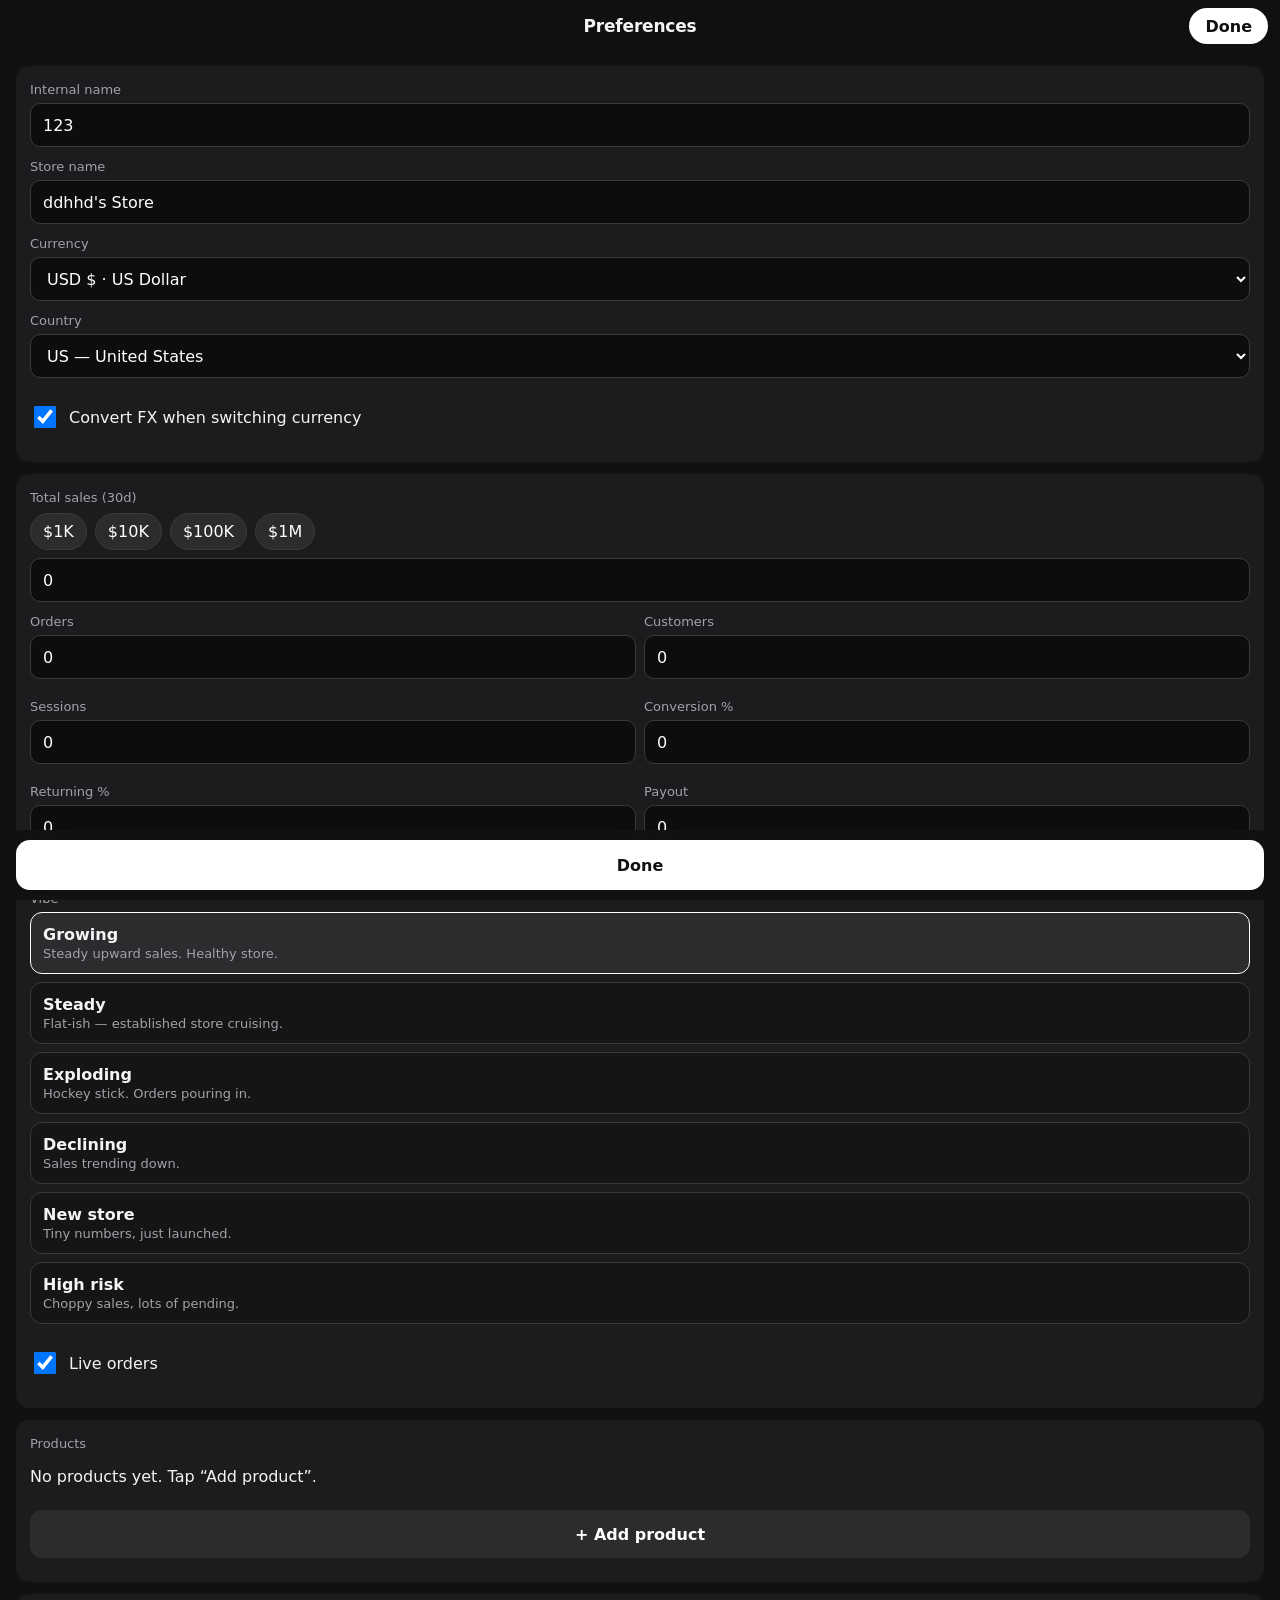
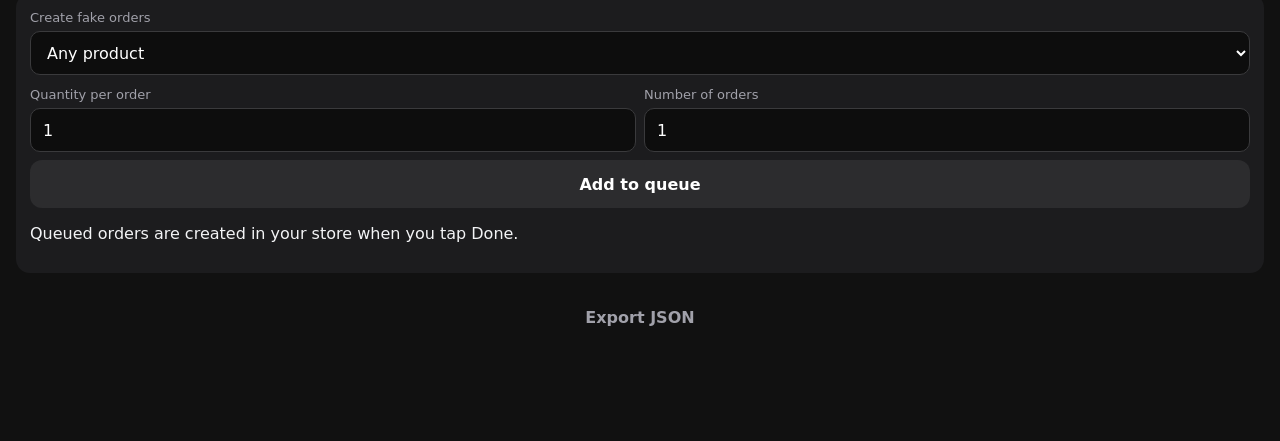
==== commit 1274efef: "Update editor.html" ====
--- a/ShopifyWeb.bundle/editor.html
+++ b/ShopifyWeb.bundle/editor.html
@@ -58,8 +58,20 @@
   <section>
     <label>Products</label>
     <div id="products"></div>
-    <button type="button" id="addProduct" class="secondary">Add product</button>
+    <button type="button" id="addProduct" class="secondary">+ Add product</button>
     <p id="prodMeta"></p>
+    <input type="file" id="imgPick" accept="image/*" hidden>
+  </section>
+  <section>
+    <label>Create fake orders</label>
+    <select id="foProduct"></select>
+    <div class="row">
+      <div><label>Quantity per order</label><input id="foQty" type="number" inputmode="numeric" min="1" value="1"></div>
+      <div><label>Number of orders</label><input id="foTimes" type="number" inputmode="numeric" min="1" value="1"></div>
+    </div>
+    <button type="button" id="foAdd" class="secondary">Add to queue</button>
+    <div id="foList"></div>
+    <p id="foMeta"></p>
   </section>
   <button type="button" id="exportBtn" class="ghost">Export JSON</button>
   <div class="dock">
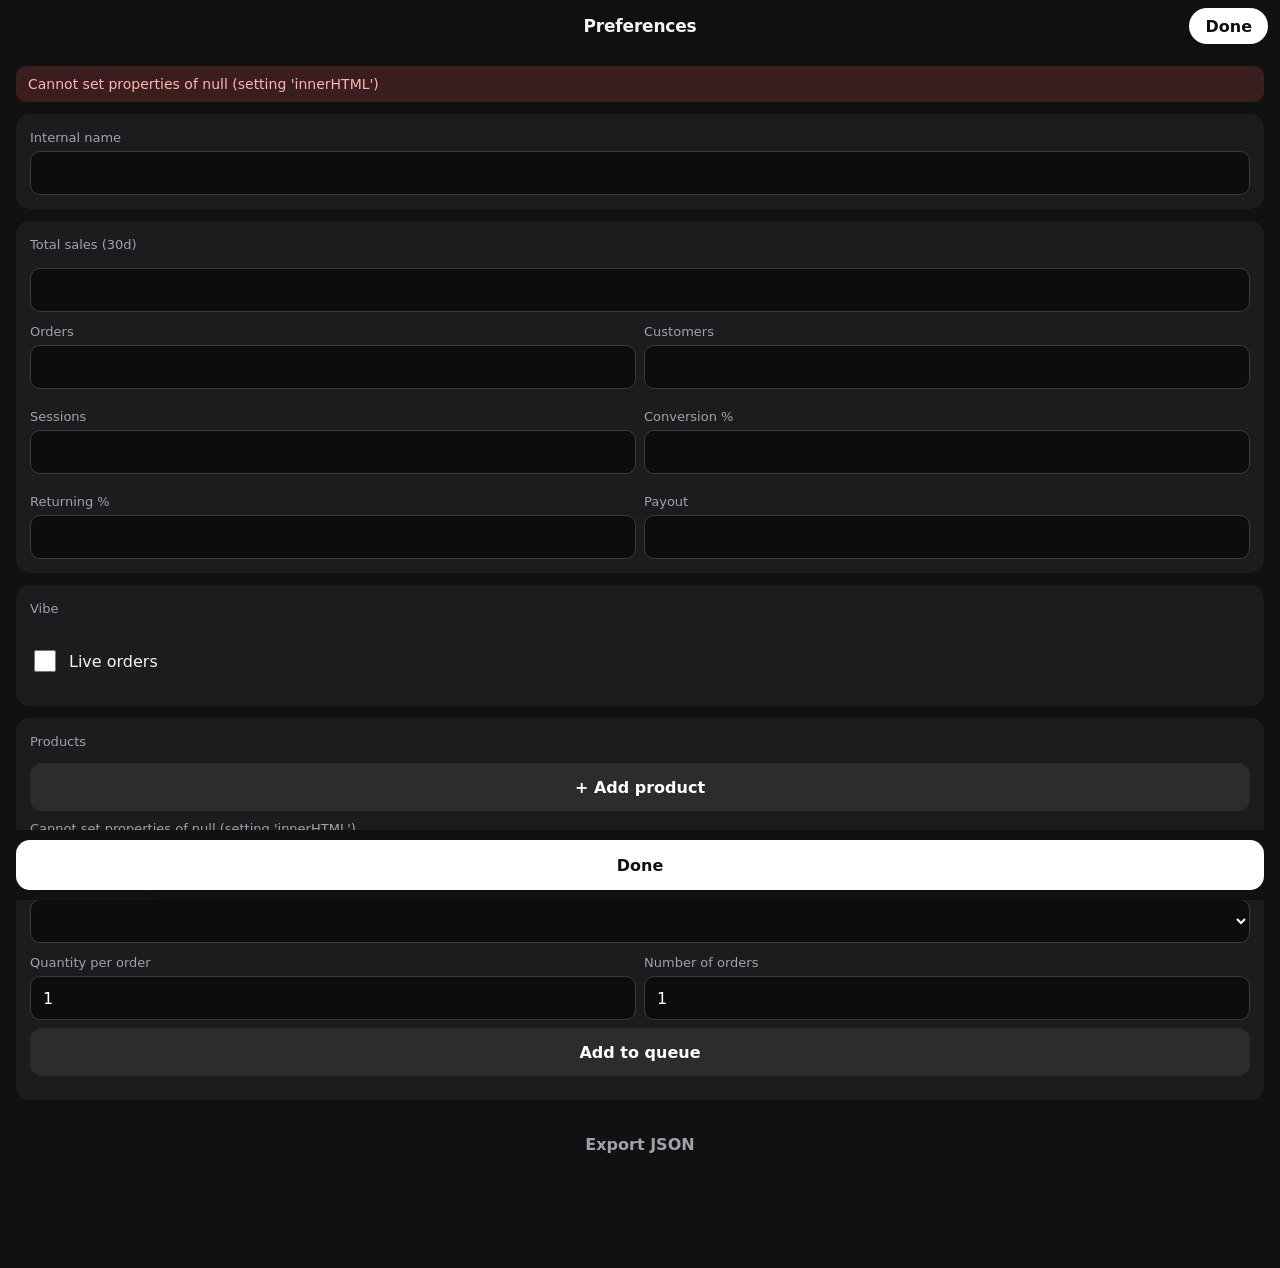
==== commit b2c55125: "Update editor.html" ====
--- a/ShopifyWeb.bundle/editor.html
+++ b/ShopifyWeb.bundle/editor.html
@@ -15,27 +15,6 @@
   <section>
     <label>Internal name</label>
     <input id="internalName" maxlength="48" autocomplete="off">
-    <label>Store name</label>
-    <input id="storeName" maxlength="80" autocomplete="off">
-    <label>Currency</label>
-    <select id="currency">
-      <option value="USD">USD $ · US Dollar</option>
-      <option value="EUR">EUR € · Euro</option>
-      <option value="GBP">GBP £ · British Pound</option>
-      <option value="CAD">CAD $ · Canadian Dollar</option>
-      <option value="AUD">AUD $ · Australian Dollar</option>
-      <option value="JPY">JPY ¥ · Japanese Yen</option>
-    </select>
-    <label>Country</label>
-    <select id="country">
-      <option value="US">US — United States</option>
-      <option value="CA">CA — Canada</option>
-      <option value="GB">GB — United Kingdom</option>
-      <option value="AU">AU — Australia</option>
-      <option value="DE">DE — Germany</option>
-      <option value="FR">FR — France</option>
-    </select>
-    <label class="check"><input type="checkbox" id="convertFx"> Convert FX when switching currency</label>
   </section>
   <section>
     <label>Total sales (30d)</label>
--- a/ShopifyWeb.bundle/editor.css
+++ b/ShopifyWeb.bundle/editor.css
@@ -111,13 +111,40 @@
 .vibe span { display: block; margin-top: 2px; font-size: 13px; color: #a1a1aa; }
 .prod {
   display: grid;
-  grid-template-columns: 1fr 1fr;
-  gap: 8px;
-  margin-bottom: 10px;
-  padding-bottom: 10px;
+  grid-template-columns: 76px 1fr auto;
+  gap: 10px;
+  align-items: start;
+  margin-bottom: 12px;
+  padding-bottom: 12px;
   border-bottom: 1px solid #2c2c2e;
 }
-.prod input[data-f="title"] { grid-column: 1 / -1; }
+.pimg {
+  width: 76px;
+  height: 76px;
+  padding: 0;
+  border-radius: 12px;
+  border: 1px dashed #4a4a4d;
+  background: #0d0d0d;
+  color: #a1a1aa;
+  font-size: 30px;
+  line-height: 1;
+  overflow: hidden;
+  display: flex;
+  align-items: center;
+  justify-content: center;
+}
+.pimg img { width: 100%; height: 100%; object-fit: cover; display: block; }
+.pf { display: grid; gap: 8px; min-width: 0; }
+.p2 { display: grid; grid-template-columns: 1fr 1fr; gap: 8px; }
+.p2 small { display: block; margin: 0 0 3px; font-size: 11px; color: #8e8e93; }
+.plink { border: 0; background: transparent; color: #a1a1aa; text-align: left; padding: 0; min-height: 24px; font-size: 13px; text-decoration: underline; }
+.pdel { min-width: 40px; height: 40px; padding: 0 8px; border: 0; border-radius: 10px; background: #2c2c2e; color: #ff8a8a; font-size: 18px; }
+.pdel.armed { background: #7a1f1f; color: #fff; font-size: 13px; font-weight: 650; }
+.empty { margin: 12px 0 4px; font-size: 14px; color: #8e8e93; }
+.fq { display: flex; align-items: center; justify-content: space-between; gap: 8px; margin-top: 8px; padding: 8px 8px 8px 12px; border-radius: 10px; background: #0d0d0d; border: 1px solid #2c2c2e; font-size: 14px; }
+.fq span { min-width: 0; overflow-wrap: anywhere; }
+.fq button { flex: none; width: 34px; height: 34px; border: 0; border-radius: 8px; background: #2c2c2e; color: #ff8a8a; }
+#foMeta { font-size: 13px; color: #a1a1aa; margin: 10px 0 0; }
 #prodMeta { font-size: 13px; color: #a1a1aa; margin: 10px 0 0; }
 .secondary, .ghost {
   width: 100%;
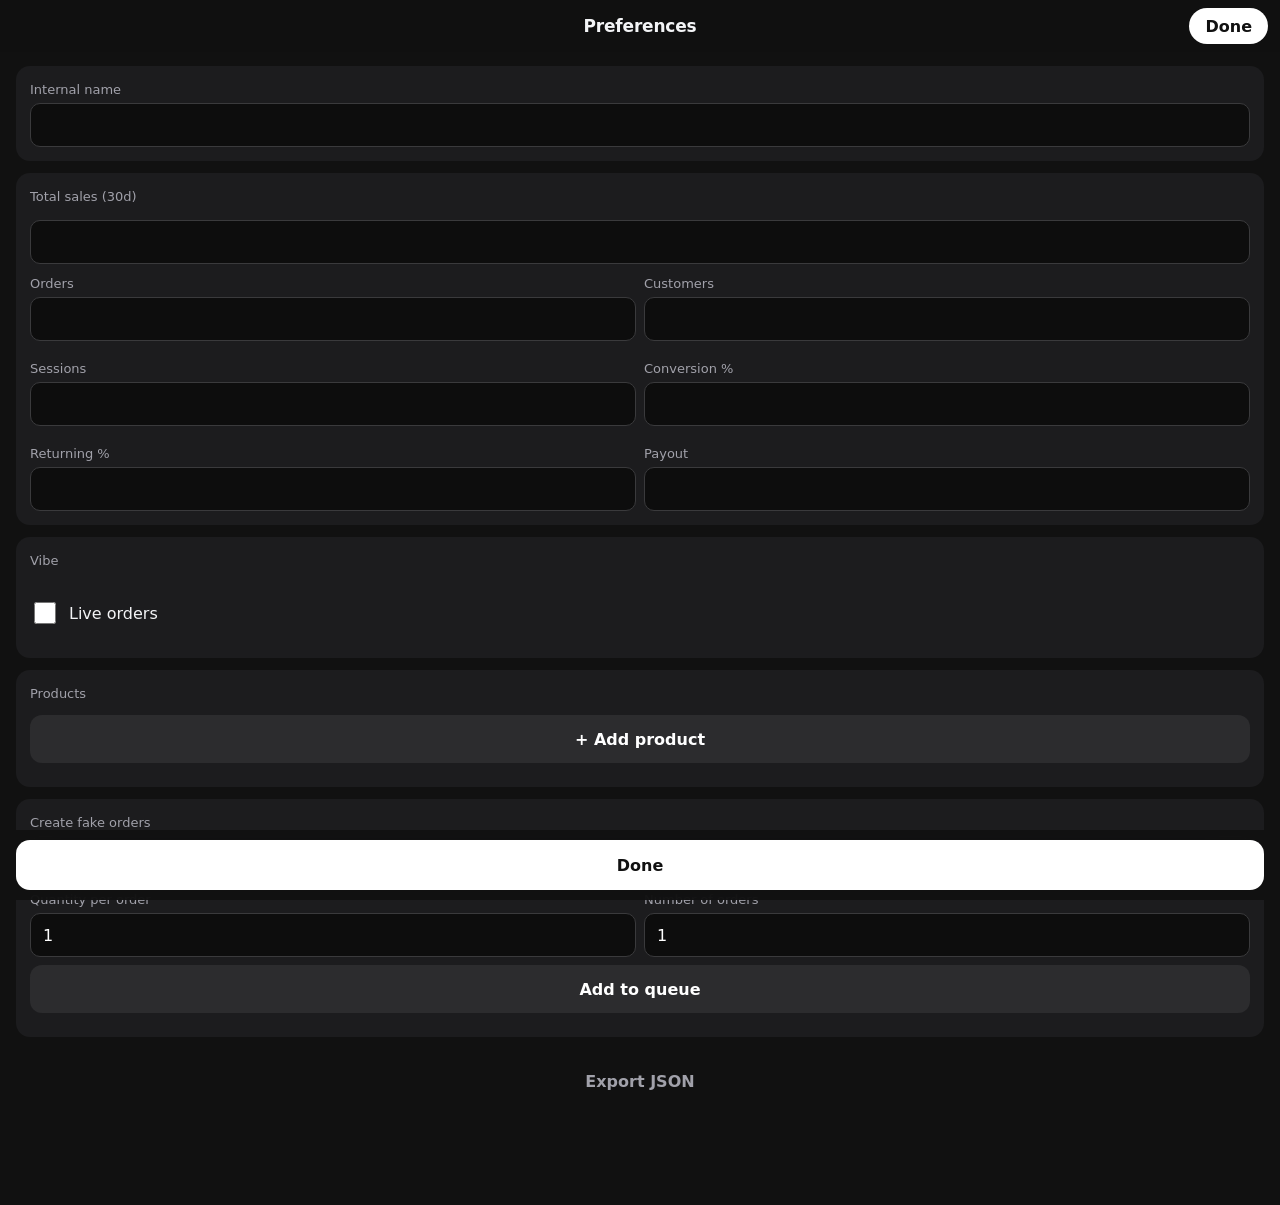
==== commit 7c4ef2c0: "Update editor.html" ====
--- a/ShopifyWeb.bundle/editor.html
+++ b/ShopifyWeb.bundle/editor.html
@@ -12,6 +12,8 @@
     <button type="button" class="done js-done" onclick="window.__larpDone && window.__larpDone()">Done</button>
   </header>
   <p id="doneError"></p>
+  <!-- Moved to "Edit store". Kept hidden so an older editor-bundle.js still finds them and does not crash. -->
+  <div hidden aria-hidden="true"><input id="storeName"><select id="currency"></select><select id="country"></select><input type="checkbox" id="convertFx"></div>
   <section>
     <label>Internal name</label>
     <input id="internalName" maxlength="48" autocomplete="off">
